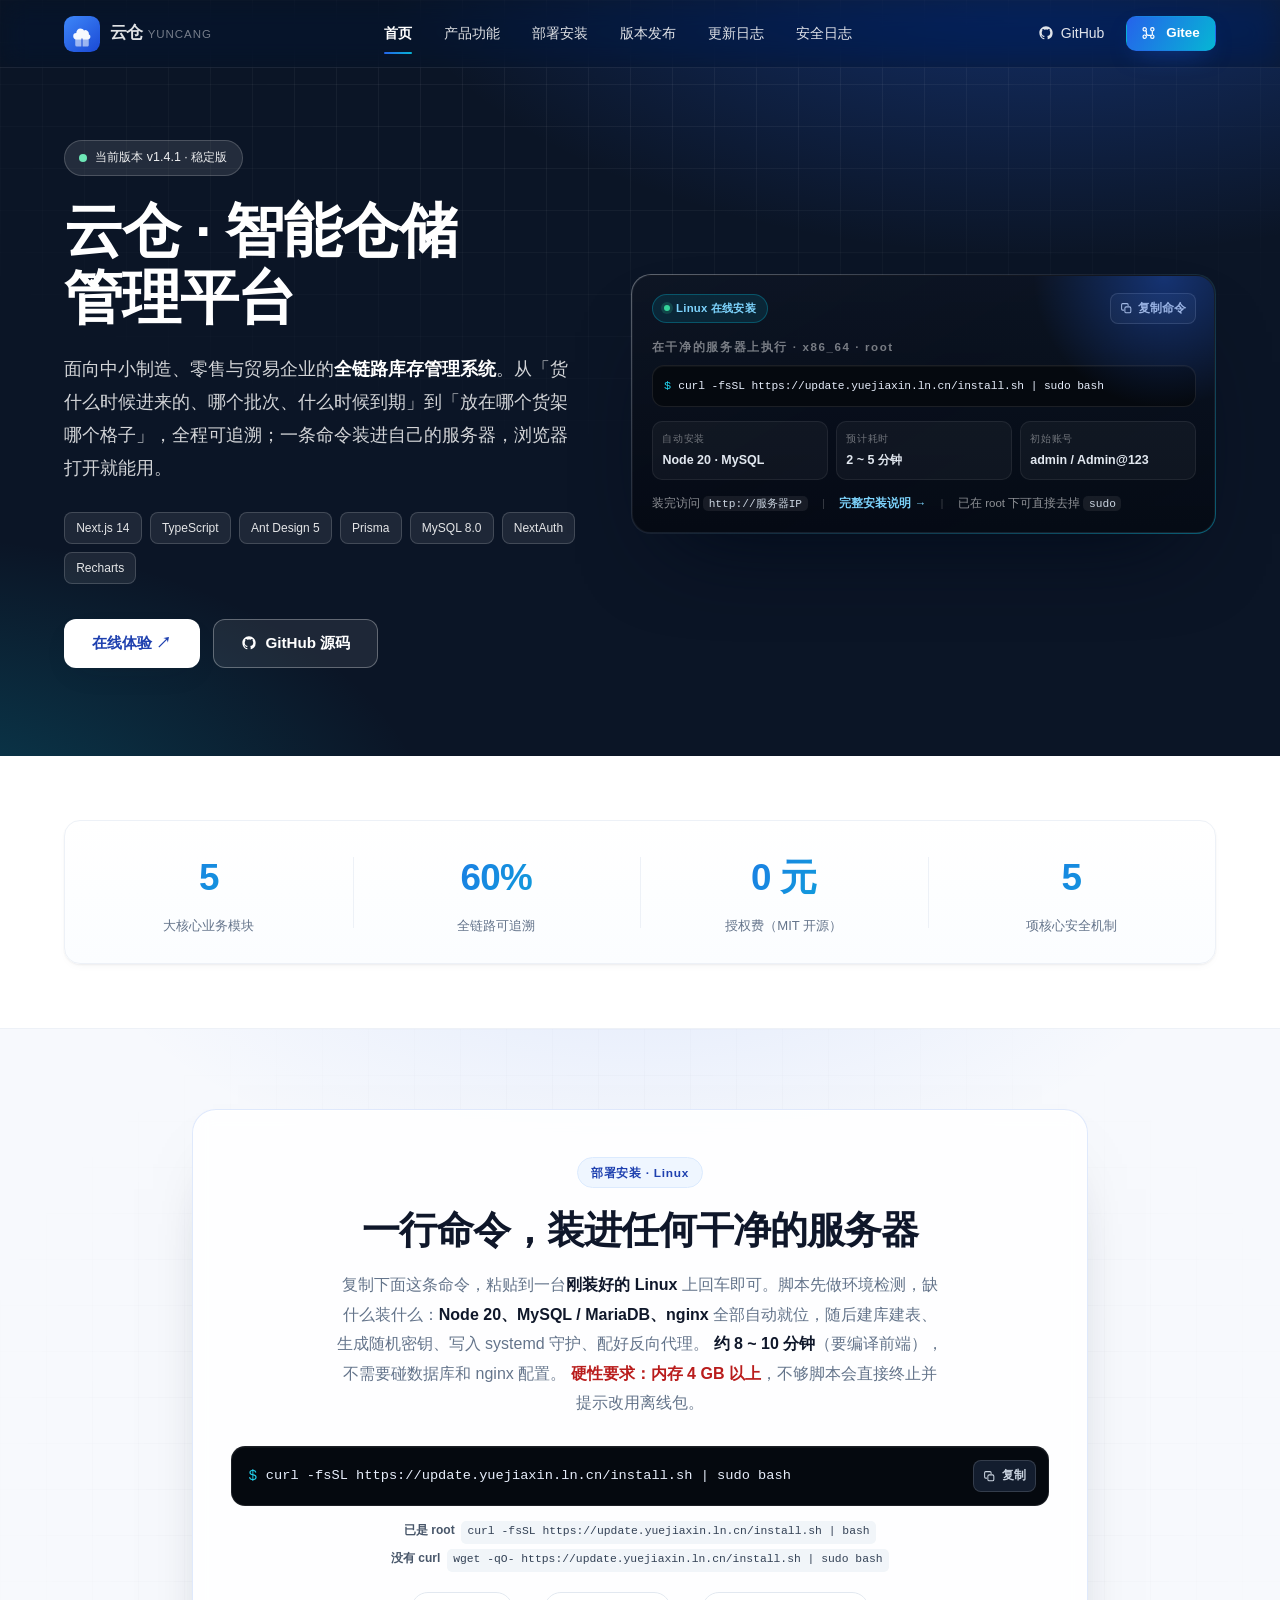
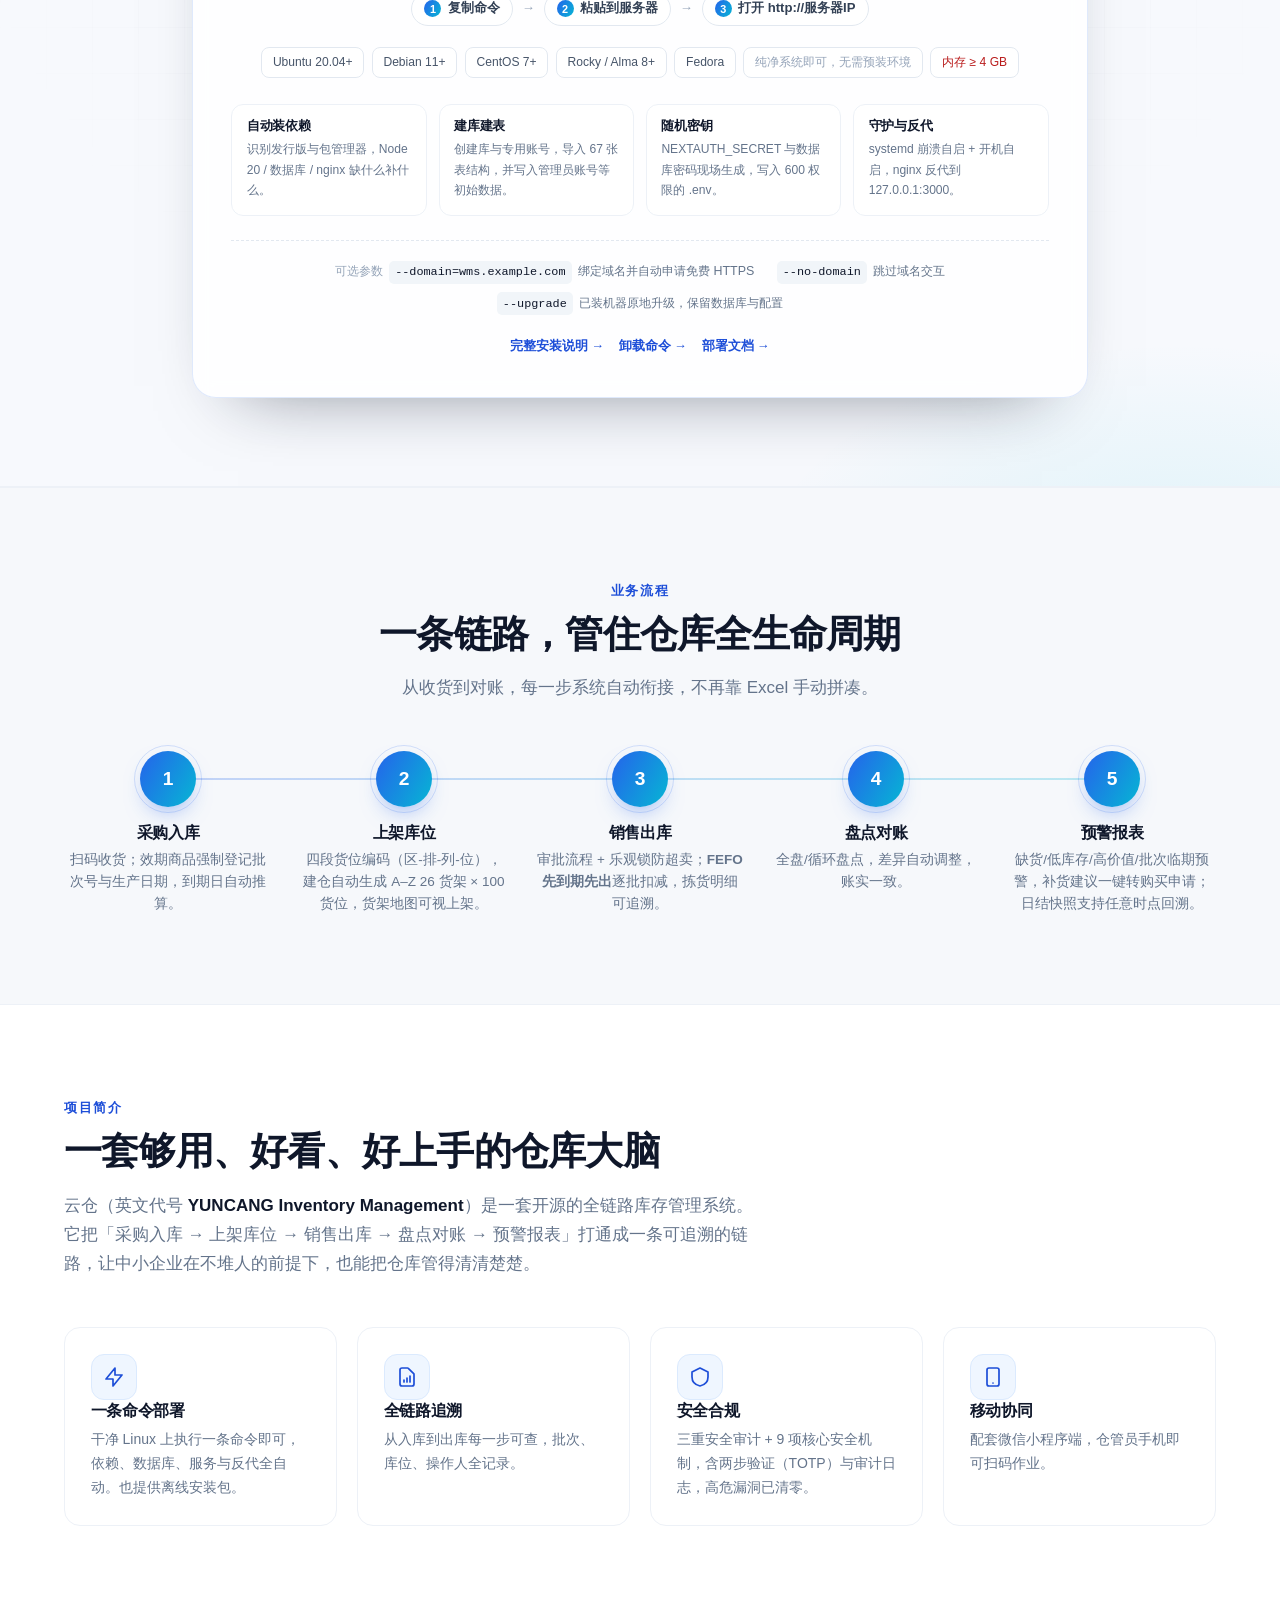
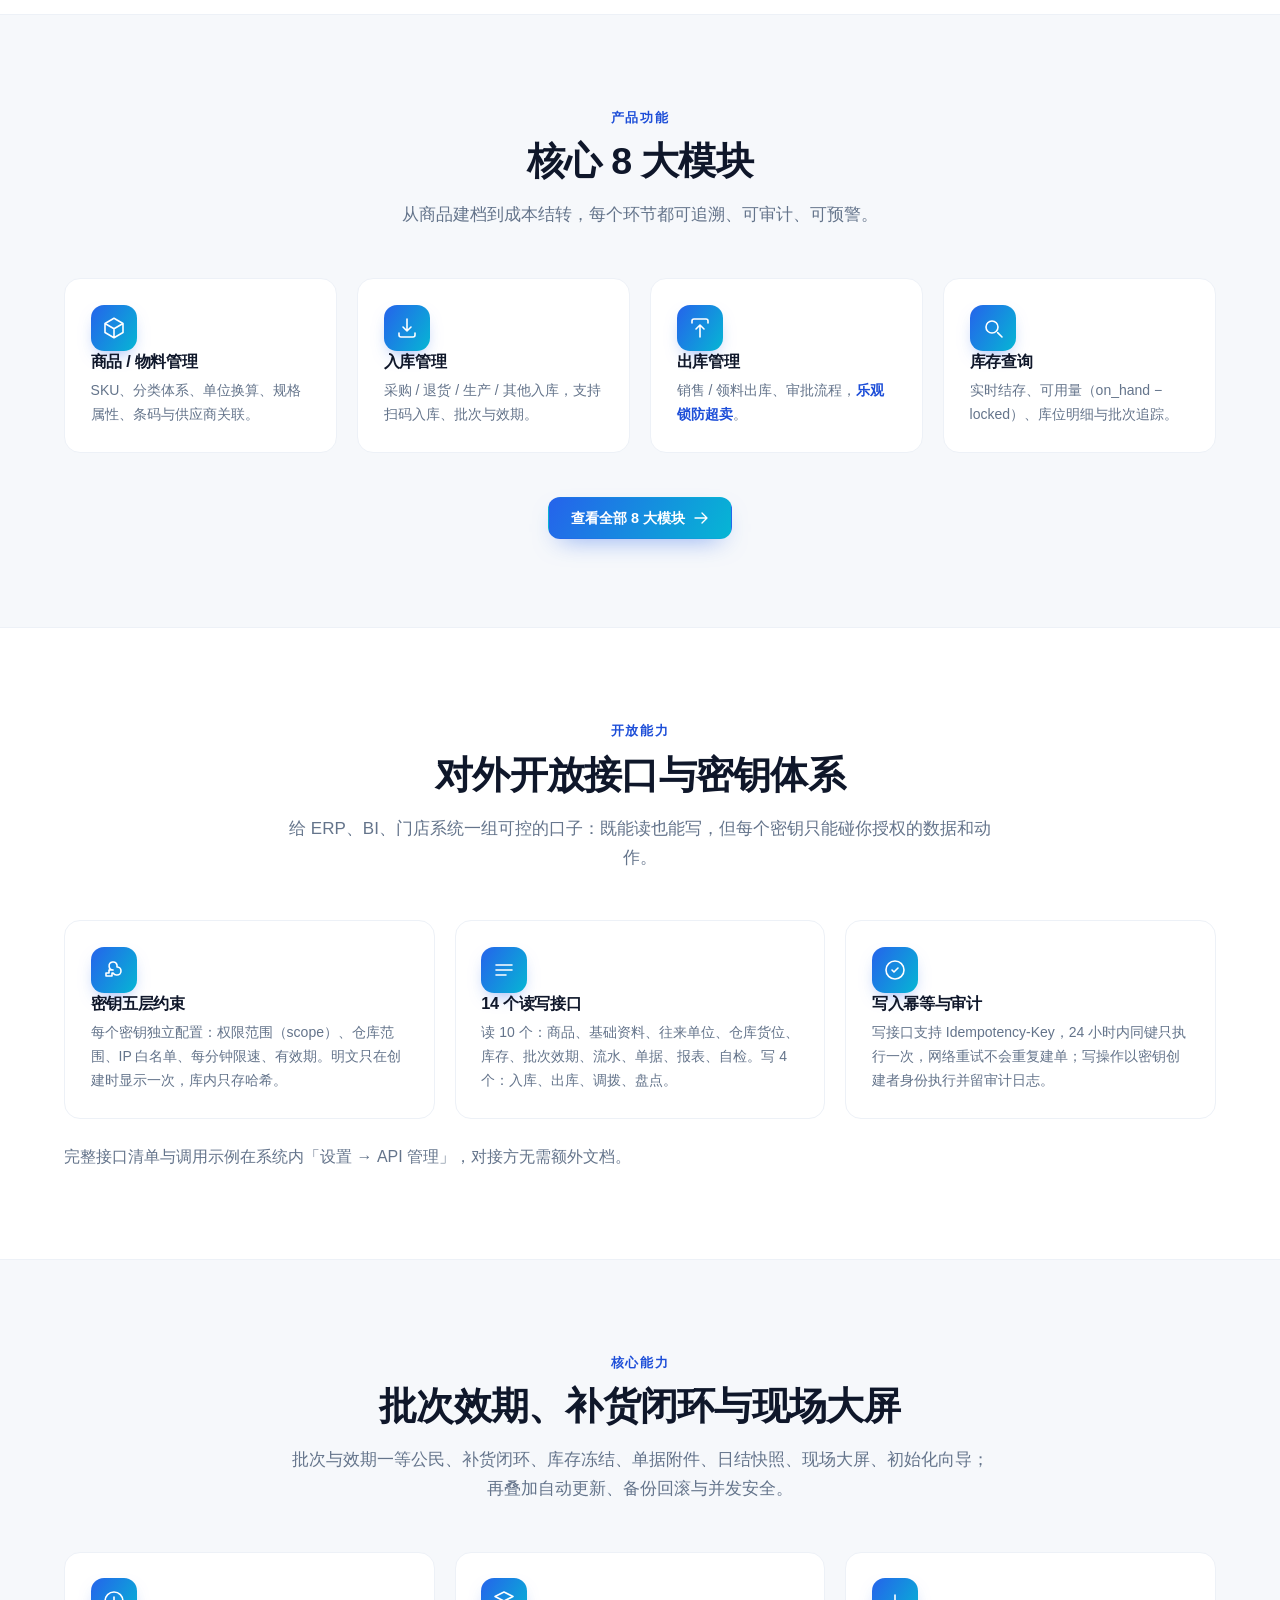
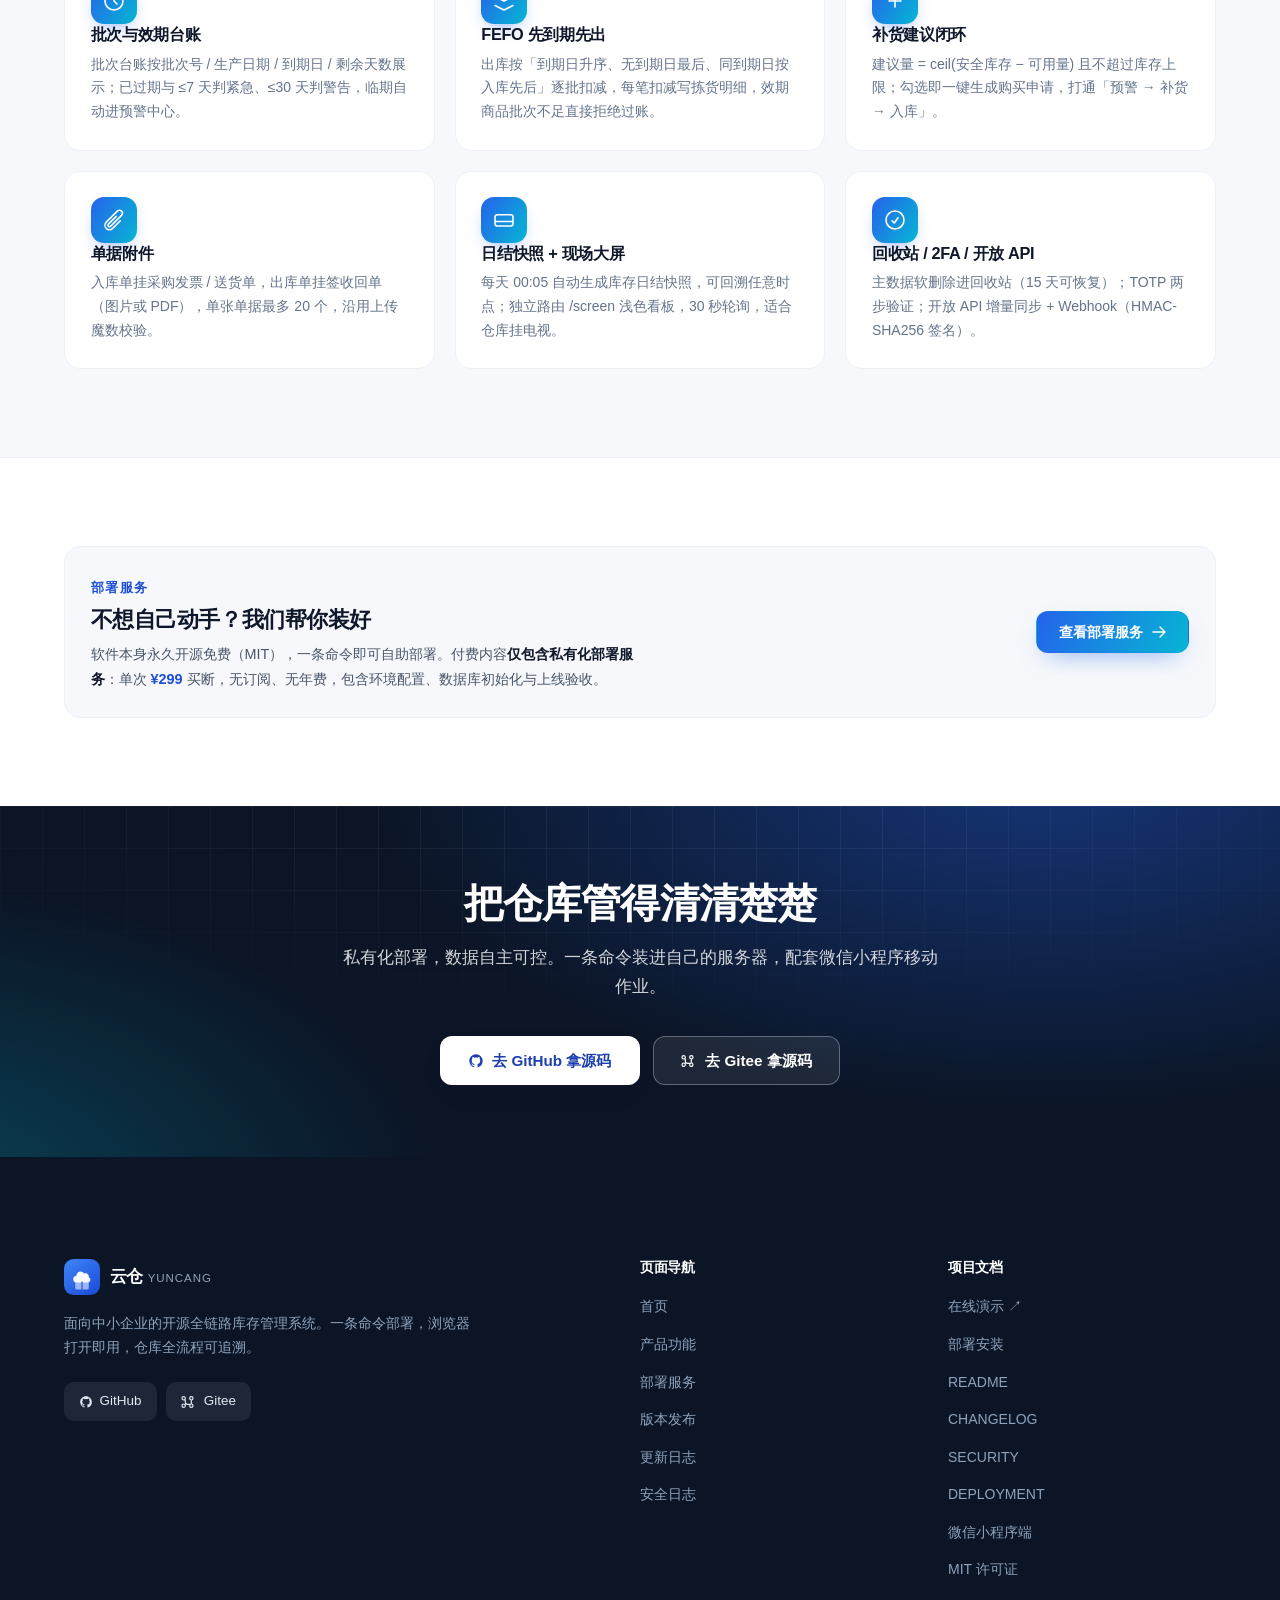
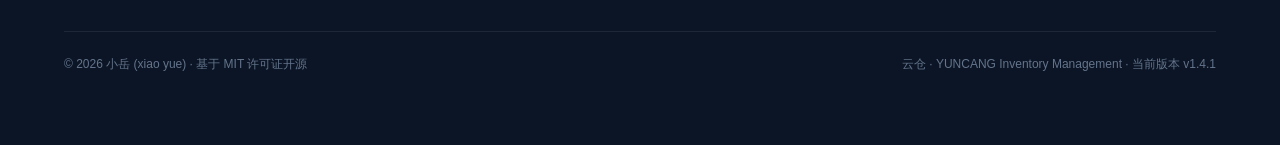
==== index.html @ 415f72e2 "站点升级 v1.4.1 稳定版：版本分区（稳定/Beta）、四位版本标 Beta、离线包与安装脚本仅稳定版更新" ====
<!DOCTYPE html>
<html lang="zh-CN">
<head>
  <meta charset="UTF-8" />
  <meta name="viewport" content="width=device-width, initial-scale=1.0" />

  <!-- ===== TDK 基础 SEO ===== -->
  <title>云仓 · 智能仓储管理平台 | 开源全链路库存管理系统</title>
  <meta name="description" content="云仓（YUNCANG）是面向中小制造、零售与贸易企业的开源全链路库存管理系统，涵盖商品、入库、出库、库存、盘点、库位、预警、报表 8 大核心模块。一条 Linux 命令即可在干净的服务器上完成部署：自动安装 Node 20 / MySQL / nginx，建库建表、随机密钥、systemd 守护与反向代理全自动完成。v1.3.5 起提供完整 API 密钥体系与可定制 Webhook 报文，支持扫码与微信小程序端，可在 https://yc.yuejiaxin.ln.cn 在线体验。" />
  <meta name="keywords" content="云仓,库存管理,仓储系统,WMS,入库,出库,盘点,库存预警,批次效期,FEFO,补货建议,开源,Next.js,中小企业,一键安装,Linux部署" />
  <meta name="author" content="小岳 (xiao yue)" />
  <link rel="canonical" href="https://yuejiaxinabc.github.io/cloudwarehouse-index/" />

  <!-- ===== Open Graph / 社交分享 ===== -->
  <meta property="og:type" content="website" />
  <meta property="og:site_name" content="云仓 YUNCANG" />
  <meta property="og:title" content="云仓 · 智能仓储管理平台" />
  <meta property="og:description" content="面向中小企业的开源全链路库存管理系统，8 大核心模块；一条命令装进干净的 Linux 服务器，浏览器打开即用。" />
  <meta property="og:url" content="https://yuejiaxinabc.github.io/cloudwarehouse-index/" />

  <link rel="icon" type="image/svg+xml" href="assets/logo.svg" />
  <link rel="stylesheet" href="assets/css/style.css" />
  <link rel="stylesheet" href="assets/css/code-block.css" />
  <link rel="stylesheet" href="assets/css/home.css" />
</head>

<body>

  <!-- ============================ 导航栏 ============================ -->
  <header id="siteHeader" class="site-header header-dark">
    <div class="container header-inner">
      <a class="brand" href="index.html" aria-label="云仓首页">
        <img class="brand-logo" src="assets/logo.svg" alt="云仓 Logo" width="36" height="36">
        <span class="brand-name">云仓 <span class="brand-sub">YUNCANG</span></span>
      </a>

      <nav class="main-nav" aria-label="主导航">
        <a href="index.html" class="active" aria-current="page">首页</a>
        <a href="features.html">产品功能</a>
        <a href="install.html">部署安装</a>
        <a href="releases.html">版本发布</a>
        <a href="changelog.html">更新日志</a>
        <a href="security.html">安全日志</a>
      </nav>

      <div class="header-actions">
        <a class="btn-github" href="https://github.com/yuejiaxinabc/cloud-warehouse" target="_blank" rel="noopener">
          <svg width="16" height="16" viewBox="0 0 24 24" fill="currentColor" aria-hidden="true"><path d="M12 2C6.477 2 2 6.484 2 12.017c0 4.425 2.865 8.18 6.839 9.504.5.092.682-.217.682-.483 0-.237-.009-.868-.014-1.703-2.782.605-3.369-1.343-3.369-1.343-.454-1.158-1.11-1.466-1.11-1.466-.908-.62.069-.608.069-.608 1.003.07 1.531 1.032 1.531 1.032.892 1.53 2.341 1.088 2.91.832.092-.647.35-1.088.636-1.338-2.22-.253-4.555-1.113-4.555-4.951 0-1.093.39-1.988 1.029-2.688-.103-.253-.446-1.272.098-2.65 0 0 .84-.27 2.75 1.026A9.564 9.564 0 0112 6.844c.85.004 1.705.115 2.504.337 1.909-1.296 2.747-1.027 2.747-1.027.546 1.379.203 2.398.1 2.651.64.7 1.028 1.595 1.028 2.688 0 3.848-2.339 4.695-4.566 4.943.359.309.678.92.678 1.855 0 1.338-.012 2.419-.012 2.747 0 .268.18.58.688.482A10.02 10.02 0 0022 12.017C22 6.484 17.523 2 12 2z"/></svg>
          GitHub
        </a>
        <a class="btn btn-primary btn-sm" href="https://gitee.com/yuejiaxinabc/cloud-warehouse" target="_blank" rel="noopener">
          <svg width="16" height="16" viewBox="0 0 24 24" fill="none" stroke="currentColor" stroke-width="1.8" aria-hidden="true"><path stroke-linecap="round" stroke-linejoin="round" d="M6.5 6.5a2.5 2.5 0 1 1-5 0 2.5 2.5 0 0 1 5 0zM6.5 17.5a2.5 2.5 0 1 1-5 0 2.5 2.5 0 0 1 5 0zM18 17.5a2.5 2.5 0 1 1-5 0 2.5 2.5 0 0 1 5 0zM18 6.5a2.5 2.5 0 1 1-5 0 2.5 2.5 0 0 1 5 0zM6.5 9v3.5a3 3 0 0 0 3 3h5M15.5 15V9"/></svg>
          Gitee
        </a>
        <button id="menuToggle" class="menu-toggle" aria-label="打开菜单" aria-expanded="false" aria-controls="mobileMenu">
          <svg width="24" height="24" viewBox="0 0 24 24" fill="none" stroke="currentColor" stroke-width="2" aria-hidden="true"><path stroke-linecap="round" stroke-linejoin="round" d="M4 7h16M4 12h16M4 17h16"/></svg>
        </button>
      </div>
    </div>

    <!-- 移动端展开菜单 -->
    <div id="mobileMenu" class="mobile-menu">
      <ul>
        <li><a href="index.html" class="active" aria-current="page">首页</a></li>
        <li><a href="features.html">产品功能</a></li>
        <li><a href="install.html">部署安装</a></li>
        <li><a href="releases.html">版本发布</a></li>
        <li><a href="changelog.html">更新日志</a></li>
        <li><a href="security.html">安全日志</a></li>
        <li class="mobile-cta">
          <a class="btn btn-outline btn-sm" href="https://github.com/yuejiaxinabc/cloud-warehouse" target="_blank" rel="noopener">GitHub</a>
          <a class="btn btn-primary btn-sm" href="https://gitee.com/yuejiaxinabc/cloud-warehouse" target="_blank" rel="noopener">Gitee</a>
        </li>
      </ul>
    </div>
  </header>

  <main>
    <!-- ============================ Hero ============================ -->
    <section class="band-dark hero">
      <div class="container">
        <div class="hero-grid">
          <!-- 左：文案 -->
          <div class="reveal">
            <span class="hero-badge">
              <span class="dot"></span>
              当前版本 v1.4.1 · 稳定版
            </span>
            <h1 class="hero-title">云仓 · 智能仓储<br />管理平台</h1>
            <p class="hero-lead">
              面向中小制造、零售与贸易企业的<strong>全链路库存管理系统</strong>。从「货什么时候进来的、哪个批次、什么时候到期」到「放在哪个货架哪个格子」，全程可追溯；一条命令装进自己的服务器，浏览器打开就能用。
            </p>
            <div class="chip-row">
              <span class="chip-dark">Next.js 14</span>
              <span class="chip-dark">TypeScript</span>
              <span class="chip-dark">Ant Design 5</span>
              <span class="chip-dark">Prisma</span>
              <span class="chip-dark">MySQL 8.0</span>
              <span class="chip-dark">NextAuth</span>
              <span class="chip-dark">Recharts</span>
            </div>
            <div class="hero-cta">
              <a class="btn btn-light btn-lg" href="https://yc.yuejiaxin.ln.cn" target="_blank" rel="noopener">
                在线体验 ↗
              </a>
              <a class="btn btn-ghost btn-lg" href="https://github.com/yuejiaxinabc/cloud-warehouse" target="_blank" rel="noopener">
                <svg width="16" height="16" viewBox="0 0 24 24" fill="currentColor" aria-hidden="true"><path d="M12 2C6.477 2 2 6.484 2 12.017c0 4.425 2.865 8.18 6.839 9.504.5.092.682-.217.682-.483 0-.237-.009-.868-.014-1.703-2.782.605-3.369-1.343-3.369-1.343-.454-1.158-1.11-1.466-1.11-1.466-.908-.62.069-.608.069-.608 1.003.07 1.531 1.032 1.531 1.032.892 1.53 2.341 1.088 2.91.832.092-.647.35-1.088.636-1.338-2.22-.253-4.555-1.113-4.555-4.951 0-1.093.39-1.988 1.029-2.688-.103-.253-.446-1.272.098-2.65 0 0 .84-.27 2.75 1.026A9.564 9.564 0 0112 6.844c.85.004 1.705.115 2.504.337 1.909-1.296 2.747-1.027 2.747-1.027.546 1.379.203 2.398.1 2.651.64.7 1.028 1.595 1.028 2.688 0 3.848-2.339 4.695-4.566 4.943.359.309.678.92.678 1.855 0 1.338-.012 2.419-.012 2.747 0 .268.18.58.688.482A10.02 10.02 0 0022 12.017C22 6.484 17.523 2 12 2z"/></svg>
                GitHub 源码
              </a>
            </div>
          </div>

          <!-- 右：Linux 在线安装命令卡 -->
          <div class="hero-visual reveal">
            <div class="hi-wrap">
              <div class="hi-card">
                <div class="hi-body">
                  <div class="hi-top">
                    <span class="hi-tag"><span class="dot"></span>Linux 在线安装</span>
                    <button class="copy-btn hi-copy" type="button" data-copy="curl -fsSL https://update.yuejiaxin.ln.cn/install.sh | sudo bash" aria-label="复制安装命令">
                      <svg viewBox="0 0 24 24" fill="none" stroke="currentColor" stroke-width="1.9" aria-hidden="true"><rect x="9" y="9" width="11" height="11" rx="2.5"/><path stroke-linecap="round" d="M15 6.5V5A2 2 0 0013 3H5a2 2 0 00-2 2v8a2 2 0 002 2h1.5"/></svg><span>复制命令</span>
                    </button>
                  </div>
                  <p class="hi-label">在干净的服务器上执行 · x86_64 · root</p>
                  <div class="cmd-block">
                    <span class="cmd-prompt" aria-hidden="true">$</span>
                    <code class="cmd-text">curl -fsSL https://update.yuejiaxin.ln.cn/install.sh | sudo bash</code>
                  </div>
                  <div class="hi-meta">
                    <div>
                      <span>自动安装</span>
                      <b>Node 20 · MySQL</b>
                    </div>
                    <div>
                      <span>预计耗时</span>
                      <b>2 ~ 5 分钟</b>
                    </div>
                    <div>
                      <span>初始账号</span>
                      <b>admin / Admin@123</b>
                    </div>
                  </div>
                  <div class="hi-foot">
                    <span>装完访问 <code>http://服务器IP</code></span>
                    <span class="sep">|</span>
                    <a href="install.html">完整安装说明 →</a>
                    <span class="sep">|</span>
                    <span>已在 root 下可直接去掉 <code>sudo</code></span>
                  </div>
                </div>
              </div>
            </div>
          </div>
        </div>
      </div>
    </section>

    <!-- ============================ 数据指标 ============================ -->
    <section class="section-tight metric-strip">
      <div class="container">
        <div class="metrics">
          <div class="reveal">
            <p class="metric-value counter" data-target="8">0</p>
            <p class="metric-label">大核心业务模块</p>
          </div>
          <div class="reveal">
            <p class="metric-value counter" data-target="100" data-suffix="%">0%</p>
            <p class="metric-label">全链路可追溯</p>
          </div>
          <div class="reveal">
            <p class="metric-value counter" data-target="0" data-suffix=" 元">0 元</p>
            <p class="metric-label">授权费（MIT 开源）</p>
          </div>
          <div class="reveal">
            <p class="metric-value counter" data-target="9">0</p>
            <p class="metric-label">项核心安全机制</p>
          </div>
        </div>
      </div>
    </section>

    <!-- ============================ 中心：一条命令安装 ============================ -->
    <section class="stage-section" id="install">
      <div class="container">
        <div class="stage-card reveal">
          <span class="stage-kicker">部署安装 · Linux</span>
          <h2>一行命令，装进任何干净的服务器</h2>
          <p class="stage-lead">
            复制下面这条命令，粘贴到一台<strong>刚装好的 Linux</strong> 上回车即可。脚本先做环境检测，缺什么装什么：<strong>Node 20、MySQL / MariaDB、nginx</strong> 全部自动就位，随后建库建表、生成随机密钥、写入 systemd 守护、配好反向代理。
            <strong>约 8 ~ 10 分钟</strong>（要编译前端），不需要碰数据库和 nginx 配置。
            <strong style="color:#B91C1C">硬性要求：内存 4 GB 以上</strong>，不够脚本会直接终止并提示改用离线包。
          </p>

          <div class="stage-cmd">
            <div class="cmd-block">
              <span class="cmd-prompt" aria-hidden="true">$</span>
              <code class="cmd-text">curl -fsSL https://update.yuejiaxin.ln.cn/install.sh | sudo bash</code>
              <button class="copy-btn" type="button" data-copy="curl -fsSL https://update.yuejiaxin.ln.cn/install.sh | sudo bash" aria-label="复制安装命令">
                <svg viewBox="0 0 24 24" fill="none" stroke="currentColor" stroke-width="1.9" aria-hidden="true"><rect x="9" y="9" width="11" height="11" rx="2.5"/><path stroke-linecap="round" d="M15 6.5V5A2 2 0 0013 3H5a2 2 0 00-2 2v8a2 2 0 002 2h1.5"/></svg><span>复制</span>
              </button>
            </div>
          </div>

          <p class="stage-alt">
            <span><b>已是 root</b><code>curl -fsSL https://update.yuejiaxin.ln.cn/install.sh | bash</code></span>
            <span><b>没有 curl</b><code>wget -qO- https://update.yuejiaxin.ln.cn/install.sh | sudo bash</code></span>
          </p>

          <div class="stage-steps">
            <b><i>1</i>复制命令</b>
            <span class="arrow">→</span>
            <b><i>2</i>粘贴到服务器</b>
            <span class="arrow">→</span>
            <b><i>3</i>打开 http://服务器IP</b>
          </div>

          <div class="stage-os">
            <span>Ubuntu 20.04+</span>
            <span>Debian 11+</span>
            <span>CentOS 7+</span>
            <span>Rocky / Alma 8+</span>
            <span>Fedora</span>
            <span class="neg">纯净系统即可，无需预装环境</span>
            <span class="neg" style="color:#B91C1C">内存 ≥ 4 GB</span>
          </div>

          <div class="stage-facts">
            <div>
              <h4>自动装依赖</h4>
              <p>识别发行版与包管理器，Node 20 / 数据库 / nginx 缺什么补什么。</p>
            </div>
            <div>
              <h4>建库建表</h4>
              <p>创建库与专用账号，导入 67 张表结构，并写入管理员账号等初始数据。</p>
            </div>
            <div>
              <h4>随机密钥</h4>
              <p>NEXTAUTH_SECRET 与数据库密码现场生成，写入 600 权限的 .env。</p>
            </div>
            <div>
              <h4>守护与反代</h4>
              <p>systemd 崩溃自启 + 开机自启，nginx 反代到 127.0.0.1:3000。</p>
            </div>
          </div>

          <div class="stage-args">
            <span class="arg"><span class="arg-label">可选参数</span><code>--domain=wms.example.com</code>绑定域名并自动申请免费 HTTPS</span>
            <span class="arg"><code>--no-domain</code>跳过域名交互</span>
            <span class="arg"><code>--upgrade</code>已装机器原地升级，保留数据库与配置</span>
            <div class="stage-links">
              <a href="install.html">完整安装说明 →</a>
              <a href="install.html#uninstall">卸载命令 →</a>
              <a href="https://github.com/yuejiaxinabc/cloud-warehouse/blob/main/docs/DEPLOYMENT.md" target="_blank" rel="noopener">部署文档 →</a>
            </div>
          </div>
        </div>
      </div>
    </section>

    <!-- ============================ 业务流程 ============================ -->
    <section class="section section-soft">
      <div class="container">
        <div class="section-head center reveal">
          <span class="eyebrow">业务流程</span>
          <h2 class="title">一条链路，管住仓库全生命周期</h2>
          <p class="desc">从收货到对账，每一步系统自动衔接，不再靠 Excel 手动拼凑。</p>
        </div>

        <div class="flow section-head-below">
          <div class="flow-step reveal">
            <div class="flow-num">1</div>
            <h3>采购入库</h3>
            <p>扫码收货；效期商品强制登记批次号与生产日期，到期日自动推算。</p>
          </div>
          <div class="flow-step reveal">
            <div class="flow-num">2</div>
            <h3>上架库位</h3>
            <p>四段货位编码（区-排-列-位），建仓自动生成 A–Z 26 货架 × 100 货位，货架地图可视上架。</p>
          </div>
          <div class="flow-step reveal">
            <div class="flow-num">3</div>
            <h3>销售出库</h3>
            <p>审批流程 + 乐观锁防超卖；<strong>FEFO 先到期先出</strong>逐批扣减，拣货明细可追溯。</p>
          </div>
          <div class="flow-step reveal">
            <div class="flow-num">4</div>
            <h3>盘点对账</h3>
            <p>全盘/循环盘点，差异自动调整，账实一致。</p>
          </div>
          <div class="flow-step reveal">
            <div class="flow-num">5</div>
            <h3>预警报表</h3>
            <p>缺货/低库存/高价值/批次临期预警，补货建议一键转购买申请；日结快照支持任意时点回溯。</p>
          </div>
        </div>
      </div>
    </section>

    <!-- ============================ 项目简介 ============================ -->
    <section class="section">
      <div class="container">
        <div class="section-head reveal">
          <span class="eyebrow">项目简介</span>
          <h2 class="title">一套够用、好看、好上手的仓库大脑</h2>
          <p class="desc" style="margin-top: 1.1rem; font-size: 1.0625rem;">
            云仓（英文代号 <strong style="color: var(--ink-900);">YUNCANG Inventory Management</strong>）是一套开源的全链路库存管理系统。它把「采购入库 → 上架库位 → 销售出库 → 盘点对账 → 预警报表」打通成一条可追溯的链路，让中小企业在不堆人的前提下，也能把仓库管得清清楚楚。
          </p>
        </div>

        <div class="grid cols-4 section-head-below">
          <div class="card card-hover reveal">
            <div class="card-icon">
              <svg width="24" height="24" viewBox="0 0 24 24" fill="none" stroke="currentColor" stroke-width="1.7" aria-hidden="true"><path stroke-linecap="round" stroke-linejoin="round" d="M13 10V3L4 14h7v7l9-11h-7z"/></svg>
            </div>
            <h3>一条命令部署</h3>
            <p>干净 Linux 上执行一条命令即可，依赖、数据库、服务与反代全自动。也提供离线安装包。</p>
          </div>
          <div class="card card-hover reveal">
            <div class="card-icon">
              <svg width="24" height="24" viewBox="0 0 24 24" fill="none" stroke="currentColor" stroke-width="1.7" aria-hidden="true"><path stroke-linecap="round" stroke-linejoin="round" d="M9 17v-2m3 2v-4m3 4v-6m2 10H7a2 2 0 01-2-2V5a2 2 0 012-2h5.586a1 1 0 01.707.293l5.414 5.414a1 1 0 01.293.707V19a2 2 0 01-2 2z"/></svg>
            </div>
            <h3>全链路追溯</h3>
            <p>从入库到出库每一步可查，批次、库位、操作人全记录。</p>
          </div>
          <div class="card card-hover reveal">
            <div class="card-icon">
              <svg width="24" height="24" viewBox="0 0 24 24" fill="none" stroke="currentColor" stroke-width="1.7" aria-hidden="true"><path stroke-linecap="round" stroke-linejoin="round" d="M12 3l8 4v5c0 5-3.5 8-8 9-4.5-1-8-4-8-9V7l8-4z"/></svg>
            </div>
            <h3>安全合规</h3>
            <p>三重安全审计 + 9 项核心安全机制，含两步验证（TOTP）与审计日志，高危漏洞已清零。</p>
          </div>
          <div class="card card-hover reveal">
            <div class="card-icon">
              <svg width="24" height="24" viewBox="0 0 24 24" fill="none" stroke="currentColor" stroke-width="1.7" aria-hidden="true"><path stroke-linecap="round" stroke-linejoin="round" d="M12 18h.01M8 21h8a2 2 0 002-2V5a2 2 0 00-2-2H8a2 2 0 00-2 2v14a2 2 0 002 2z"/></svg>
            </div>
            <h3>移动协同</h3>
            <p>配套微信小程序端，仓管员手机即可扫码作业。</p>
          </div>
        </div>
      </div>
    </section>

    <!-- ============================ 功能精选 ============================ -->
    <section class="section section-soft">
      <div class="container">
        <div class="section-head center reveal">
          <span class="eyebrow">产品功能</span>
          <h2 class="title">核心 8 大模块</h2>
          <p class="desc">从商品建档到成本结转，每个环节都可追溯、可审计、可预警。</p>
        </div>

        <div class="grid cols-4 section-head-below">
          <div class="card card-hover reveal">
            <div class="card-icon solid">
              <svg width="24" height="24" viewBox="0 0 24 24" fill="none" stroke="currentColor" stroke-width="1.6" aria-hidden="true"><path stroke-linecap="round" stroke-linejoin="round" d="M21 7.5l-9-5.25L3 7.5m18 0l-9 5.25m9-5.25v9l-9 5.25M3 7.5l9 5.25M3 7.5v9l9 5.25m0-9v9"/></svg>
            </div>
            <h3>商品 / 物料管理</h3>
            <p>SKU、分类体系、单位换算、规格属性、条码与供应商关联。</p>
          </div>
          <div class="card card-hover reveal">
            <div class="card-icon solid">
              <svg width="24" height="24" viewBox="0 0 24 24" fill="none" stroke="currentColor" stroke-width="1.6" aria-hidden="true"><path stroke-linecap="round" stroke-linejoin="round" d="M12 3v12m0 0l-4-4m4 4l4-4M4 17v2a2 2 0 002 2h12a2 2 0 002-2v-2"/></svg>
            </div>
            <h3>入库管理</h3>
            <p>采购 / 退货 / 生产 / 其他入库，支持扫码入库、批次与效期。</p>
          </div>
          <div class="card card-hover reveal">
            <div class="card-icon solid">
              <svg width="24" height="24" viewBox="0 0 24 24" fill="none" stroke="currentColor" stroke-width="1.6" aria-hidden="true"><path stroke-linecap="round" stroke-linejoin="round" d="M12 21V9m0 0l-4 4m4-4l4 4M4 7V5a2 2 0 012-2h12a2 2 0 012 2v2"/></svg>
            </div>
            <h3>出库管理</h3>
            <p>销售 / 领料出库、审批流程，<strong>乐观锁防超卖</strong>。</p>
          </div>
          <div class="card card-hover reveal">
            <div class="card-icon solid">
              <svg width="24" height="24" viewBox="0 0 24 24" fill="none" stroke="currentColor" stroke-width="1.6" aria-hidden="true"><path stroke-linecap="round" stroke-linejoin="round" d="M21 21l-4.35-4.35M17 11a6 6 0 11-12 0 6 6 0 0112 0z"/></svg>
            </div>
            <h3>库存查询</h3>
            <p>实时结存、可用量（on_hand − locked）、库位明细与批次追踪。</p>
          </div>
        </div>

        <div class="reveal" style="text-align: center; margin-top: 2.75rem;">
          <a class="btn btn-primary" href="features.html">
            查看全部 8 大模块
            <svg width="16" height="16" viewBox="0 0 24 24" fill="none" stroke="currentColor" stroke-width="2" aria-hidden="true"><path stroke-linecap="round" stroke-linejoin="round" d="M13.5 4.5L21 12m0 0l-7.5 7.5M21 12H3"/></svg>
          </a>
        </div>
      </div>
    </section>

    <!-- ============================ 开放能力 ============================ -->
    <section class="section" id="open-api">
      <div class="container">
        <div class="section-head center reveal">
          <span class="eyebrow">开放能力</span>
          <h2 class="title">对外开放接口与密钥体系</h2>
          <p class="desc">给 ERP、BI、门店系统一组可控的口子：既能读也能写，但每个密钥只能碰你授权的数据和动作。</p>
        </div>
        <div class="grid cols-3 section-head-below">
          <div class="card card-hover reveal">
            <div class="card-icon solid">
              <svg width="24" height="24" viewBox="0 0 24 24" fill="none" stroke="currentColor" stroke-width="1.6" aria-hidden="true"><path stroke-linecap="round" stroke-linejoin="round" d="M15 7a4 4 0 10-3.9 5H7v3H4v3h6v-3h1.1A4 4 0 0015 17a4 4 0 000-8z"/></svg>
            </div>
            <h3>密钥五层约束</h3>
            <p>每个密钥独立配置：权限范围（scope）、仓库范围、IP 白名单、每分钟限速、有效期。明文只在创建时显示一次，库内只存哈希。</p>
          </div>
          <div class="card card-hover reveal">
            <div class="card-icon solid">
              <svg width="24" height="24" viewBox="0 0 24 24" fill="none" stroke="currentColor" stroke-width="1.6" aria-hidden="true"><path stroke-linecap="round" stroke-linejoin="round" d="M4 7h16M4 12h16M4 17h10"/></svg>
            </div>
            <h3>14 个读写接口</h3>
            <p>读 10 个：商品、基础资料、往来单位、仓库货位、库存、批次效期、流水、单据、报表、自检。写 4 个：入库、出库、调拨、盘点。</p>
          </div>
          <div class="card card-hover reveal">
            <div class="card-icon solid">
              <svg width="24" height="24" viewBox="0 0 24 24" fill="none" stroke="currentColor" stroke-width="1.6" aria-hidden="true"><path stroke-linecap="round" stroke-linejoin="round" d="M9 12l2 2 4-4m6 2a9 9 0 11-18 0 9 9 0 0118 0z"/></svg>
            </div>
            <h3>写入幂等与审计</h3>
            <p>写接口支持 Idempotency-Key，24 小时内同键只执行一次，网络重试不会重复建单；写操作以密钥创建者身份执行并留审计日志。</p>
          </div>
        </div>
        <p class="desc center" style="margin-top: 1.5rem;">
          完整接口清单与调用示例在系统内「设置 → API 管理」，对接方无需额外文档。
        </p>
      </div>
    </section>

    <!-- ============================ 核心能力 ============================ -->
    <section class="section section-soft">
      <div class="container">
        <div class="section-head center reveal">
          <span class="eyebrow">核心能力</span>
          <h2 class="title">批次效期、补货闭环与现场大屏</h2>
          <p class="desc">批次与效期一等公民、补货闭环、库存冻结、单据附件、日结快照、现场大屏、初始化向导；再叠加自动更新、备份回滚与并发安全。</p>
        </div>

        <div class="grid cols-3 section-head-below">
          <div class="card card-hover reveal">
            <div class="card-icon solid">
              <svg width="24" height="24" viewBox="0 0 24 24" fill="none" stroke="currentColor" stroke-width="1.6" aria-hidden="true"><path stroke-linecap="round" stroke-linejoin="round" d="M12 8v4l3 3m6-3a9 9 0 11-18 0 9 9 0 0118 0z"/></svg>
            </div>
            <h3>批次与效期台账</h3>
            <p>批次台账按批次号 / 生产日期 / 到期日 / 剩余天数展示；已过期与 ≤7 天判紧急、≤30 天判警告，临期自动进预警中心。</p>
          </div>

          <div class="card card-hover reveal">
            <div class="card-icon solid">
              <svg width="24" height="24" viewBox="0 0 24 24" fill="none" stroke="currentColor" stroke-width="1.6" aria-hidden="true"><path stroke-linecap="round" stroke-linejoin="round" d="M3 7.5L12 3l9 4.5-9 4.5-9-4.5zM3 16.5L12 21l9-4.5"/></svg>
            </div>
            <h3>FEFO 先到期先出</h3>
            <p>出库按「到期日升序、无到期日最后、同到期日按入库先后」逐批扣减，每笔扣减写拣货明细，效期商品批次不足直接拒绝过账。</p>
          </div>

          <div class="card card-hover reveal">
            <div class="card-icon solid">
              <svg width="24" height="24" viewBox="0 0 24 24" fill="none" stroke="currentColor" stroke-width="1.6" aria-hidden="true"><path stroke-linecap="round" stroke-linejoin="round" d="M12 6v12m6-6H6"/></svg>
            </div>
            <h3>补货建议闭环</h3>
            <p>建议量 = ceil(安全库存 − 可用量) 且不超过库存上限；勾选即一键生成购买申请，打通「预警 → 补货 → 入库」。</p>
          </div>

          <div class="card card-hover reveal">
            <div class="card-icon solid">
              <svg width="24" height="24" viewBox="0 0 24 24" fill="none" stroke="currentColor" stroke-width="1.6" aria-hidden="true"><path stroke-linecap="round" stroke-linejoin="round" d="M18.375 12.739l-7.693 7.693a4.5 4.5 0 01-6.364-6.364l10.94-10.94A3 3 0 1119.5 7.372L8.552 18.32m.009-.01l-.01.01m5.699-9.941l-7.81 7.81a1.5 1.5 0 002.112 2.13"/></svg>
            </div>
            <h3>单据附件</h3>
            <p>入库单挂采购发票 / 送货单，出库单挂签收回单（图片或 PDF），单张单据最多 20 个，沿用上传魔数校验。</p>
          </div>

          <div class="card card-hover reveal">
            <div class="card-icon solid">
              <svg width="24" height="24" viewBox="0 0 24 24" fill="none" stroke="currentColor" stroke-width="1.6" aria-hidden="true"><path stroke-linecap="round" stroke-linejoin="round" d="M3 13.5h18M5.25 6.75h13.5A2.25 2.25 0 0121 9v6.75a2.25 2.25 0 01-2.25 2.25H5.25A2.25 2.25 0 013 15.75V9a2.25 2.25 0 012.25-2.25z"/></svg>
            </div>
            <h3>日结快照 + 现场大屏</h3>
            <p>每天 00:05 自动生成库存日结快照，可回溯任意时点；独立路由 <span class="mono">/screen</span> 浅色看板，30 秒轮询，适合仓库挂电视。</p>
          </div>

          <div class="card card-hover reveal">
            <div class="card-icon solid">
              <svg width="24" height="24" viewBox="0 0 24 24" fill="none" stroke="currentColor" stroke-width="1.6" aria-hidden="true"><path stroke-linecap="round" stroke-linejoin="round" d="M9 12.75L11.25 15 15 9.75M21 12a9 9 0 11-18 0 9 9 0 0118 0z"/></svg>
            </div>
            <h3>回收站 / 2FA / 开放 API</h3>
            <p>主数据软删除进回收站（15 天可恢复）；TOTP 两步验证；开放 API 增量同步 + Webhook（HMAC-SHA256 签名）。</p>
          </div>
        </div>
      </div>
    </section>

    <!-- ============================ 部署服务 ============================ -->
    <section class="section">
      <div class="container">
        <div class="panel reveal" style="display: flex; flex-wrap: wrap; align-items: center; gap: 1.75rem; justify-content: space-between;">
          <div style="max-width: 34rem;">
            <span class="eyebrow">部署服务</span>
            <h3 style="font-size: 1.35rem; font-weight: 800; margin-top: .4rem;">不想自己动手？我们帮你装好</h3>
            <p style="margin-top: .55rem; font-size: .9rem;">
              软件本身永久开源免费（MIT），一条命令即可自助部署。付费内容<strong style="color: var(--ink-900);">仅包含私有化部署服务</strong>：单次 <strong style="color: var(--brand-600);">¥299</strong> 买断，无订阅、无年费，包含环境配置、数据库初始化与上线验收。
            </p>
          </div>
          <a class="btn btn-primary" href="pricing.html">
            查看部署服务
            <svg width="16" height="16" viewBox="0 0 24 24" fill="none" stroke="currentColor" stroke-width="2" aria-hidden="true"><path stroke-linecap="round" stroke-linejoin="round" d="M13.5 4.5L21 12m0 0l-7.5 7.5M21 12H3"/></svg>
          </a>
        </div>
      </div>
    </section>

    <!-- ============================ CTA 引导条 ============================ -->
    <section class="band-dark cta-band">
      <div class="container cta-inner reveal">
        <h2>把仓库管得清清楚楚</h2>
        <p>私有化部署，数据自主可控。一条命令装进自己的服务器，配套微信小程序移动作业。</p>
        <div class="hero-cta">
          <a class="btn btn-light btn-lg" href="https://github.com/yuejiaxinabc/cloud-warehouse" target="_blank" rel="noopener">
            <svg width="16" height="16" viewBox="0 0 24 24" fill="currentColor" aria-hidden="true"><path d="M12 2C6.477 2 2 6.484 2 12.017c0 4.425 2.865 8.18 6.839 9.504.5.092.682-.217.682-.483 0-.237-.009-.868-.014-1.703-2.782.605-3.369-1.343-3.369-1.343-.454-1.158-1.11-1.466-1.11-1.466-.908-.62.069-.608.069-.608 1.003.07 1.531 1.032 1.531 1.032.892 1.53 2.341 1.088 2.91.832.092-.647.35-1.088.636-1.338-2.22-.253-4.555-1.113-4.555-4.951 0-1.093.39-1.988 1.029-2.688-.103-.253-.446-1.272.098-2.65 0 0 .84-.27 2.75 1.026A9.564 9.564 0 0112 6.844c.85.004 1.705.115 2.504.337 1.909-1.296 2.747-1.027 2.747-1.027.546 1.379.203 2.398.1 2.651.64.7 1.028 1.595 1.028 2.688 0 3.848-2.339 4.695-4.566 4.943.359.309.678.92.678 1.855 0 1.338-.012 2.419-.012 2.747 0 .268.18.58.688.482A10.02 10.02 0 0022 12.017C22 6.484 17.523 2 12 2z"/></svg>
            去 GitHub 拿源码
          </a>
          <a class="btn btn-ghost btn-lg" href="https://gitee.com/yuejiaxinabc/cloud-warehouse" target="_blank" rel="noopener">
            <svg width="16" height="16" viewBox="0 0 24 24" fill="none" stroke="currentColor" stroke-width="1.8" aria-hidden="true"><path stroke-linecap="round" stroke-linejoin="round" d="M6.5 6.5a2.5 2.5 0 1 1-5 0 2.5 2.5 0 0 1 5 0zM6.5 17.5a2.5 2.5 0 1 1-5 0 2.5 2.5 0 0 1 5 0zM18 17.5a2.5 2.5 0 1 1-5 0 2.5 2.5 0 0 1 5 0zM18 6.5a2.5 2.5 0 1 1-5 0 2.5 2.5 0 0 1 5 0zM6.5 9v3.5a3 3 0 0 0 3 3h5M15.5 15V9"/></svg>
            去 Gitee 拿源码
          </a>
        </div>
      </div>
    </section>
  </main>

  <!-- ============================ 页脚 ============================ -->
  <footer class="site-footer">
    <div class="container">
      <div class="footer-grid">
        <div class="footer-brand">
          <a class="brand" href="index.html" aria-label="云仓首页">
            <img class="brand-logo" src="assets/logo.svg" alt="云仓 Logo" width="36" height="36">
            <span class="brand-name">云仓 <span class="brand-sub">YUNCANG</span></span>
          </a>
          <p>面向中小企业的开源全链路库存管理系统。一条命令部署，浏览器打开即用，仓库全流程可追溯。</p>
          <div class="footer-social">
            <a href="https://github.com/yuejiaxinabc/cloud-warehouse" target="_blank" rel="noopener">
              <svg width="14" height="14" viewBox="0 0 24 24" fill="currentColor" aria-hidden="true"><path d="M12 2C6.477 2 2 6.484 2 12.017c0 4.425 2.865 8.18 6.839 9.504.5.092.682-.217.682-.483 0-.237-.009-.868-.014-1.703-2.782.605-3.369-1.343-3.369-1.343-.454-1.158-1.11-1.466-1.11-1.466-.908-.62.069-.608.069-.608 1.003.07 1.531 1.032 1.531 1.032.892 1.53 2.341 1.088 2.91.832.092-.647.35-1.088.636-1.338-2.22-.253-4.555-1.113-4.555-4.951 0-1.093.39-1.988 1.029-2.688-.103-.253-.446-1.272.098-2.65 0 0 .84-.27 2.75 1.026A9.564 9.564 0 0112 6.844c.85.004 1.705.115 2.504.337 1.909-1.296 2.747-1.027 2.747-1.027.546 1.379.203 2.398.1 2.651.64.7 1.028 1.595 1.028 2.688 0 3.848-2.339 4.695-4.566 4.943.359.309.678.92.678 1.855 0 1.338-.012 2.419-.012 2.747 0 .268.18.58.688.482A10.02 10.02 0 0022 12.017C22 6.484 17.523 2 12 2z"/></svg>
              GitHub
            </a>
            <a href="https://gitee.com/yuejiaxinabc/cloud-warehouse" target="_blank" rel="noopener">
              <svg width="16" height="16" viewBox="0 0 24 24" fill="none" stroke="currentColor" stroke-width="1.8" aria-hidden="true"><path stroke-linecap="round" stroke-linejoin="round" d="M6.5 6.5a2.5 2.5 0 1 1-5 0 2.5 2.5 0 0 1 5 0zM6.5 17.5a2.5 2.5 0 1 1-5 0 2.5 2.5 0 0 1 5 0zM18 17.5a2.5 2.5 0 1 1-5 0 2.5 2.5 0 0 1 5 0zM18 6.5a2.5 2.5 0 1 1-5 0 2.5 2.5 0 0 1 5 0zM6.5 9v3.5a3 3 0 0 0 3 3h5M15.5 15V9"/></svg>
              Gitee
            </a>
          </div>
        </div>

        <div class="footer-col">
          <h4>页面导航</h4>
          <ul>
            <li><a href="index.html">首页</a></li>
            <li><a href="features.html">产品功能</a></li>
            <li><a href="pricing.html">部署服务</a></li>
            <li><a href="releases.html">版本发布</a></li>
            <li><a href="changelog.html">更新日志</a></li>
            <li><a href="security.html">安全日志</a></li>
          </ul>
        </div>

        <div class="footer-col">
          <h4>项目文档</h4>
          <ul>
            <li><a href="https://yc.yuejiaxin.ln.cn/" target="_blank" rel="noopener">在线演示 ↗</a></li>
            <li><a href="install.html">部署安装</a></li>
            <li><a href="https://github.com/yuejiaxinabc/cloud-warehouse/blob/main/README.md" target="_blank" rel="noopener">README</a></li>
            <li><a href="https://github.com/yuejiaxinabc/cloud-warehouse/blob/main/docs/CHANGELOG.md" target="_blank" rel="noopener">CHANGELOG</a></li>
            <li><a href="https://github.com/yuejiaxinabc/cloud-warehouse/blob/main/docs/SECURITY.md" target="_blank" rel="noopener">SECURITY</a></li>
            <li><a href="https://github.com/yuejiaxinabc/cloud-warehouse/blob/main/docs/DEPLOYMENT.md" target="_blank" rel="noopener">DEPLOYMENT</a></li>
            <li><a href="https://github.com/yuejiaxinabc/cloud-warehouse-wxapp" target="_blank" rel="noopener">微信小程序端</a></li>
            <li><a href="https://github.com/yuejiaxinabc/cloud-warehouse/blob/main/LICENSE" target="_blank" rel="noopener">MIT 许可证</a></li>
          </ul>
        </div>
      </div>

      <div class="footer-bottom">
        <p>© <span id="year">2026</span> 小岳 (xiao yue) · 基于 MIT 许可证开源</p>
        <p>云仓 · YUNCANG Inventory Management · 当前版本 v1.4.1</p>
      </div>
    </div>
  </footer>

  <!-- 回到顶部 -->
  <button id="toTop" class="to-top" aria-label="回到顶部">
    <svg width="20" height="20" viewBox="0 0 24 24" fill="none" stroke="currentColor" stroke-width="2" aria-hidden="true"><path stroke-linecap="round" stroke-linejoin="round" d="M12 19V5m0 0l-6 6m6-6l6 6"/></svg>
  </button>

  <script src="assets/js/main.js"></script>
  <script src="assets/js/install-copy.js"></script>
</body>
</html>
---- assets/css/style.css ----
/* ============================================================
   云仓 · 智能仓储管理平台 — 官方项目站
   多页面共享设计系统（纯手写 CSS，无任何外部运行时依赖）
   页面共用此文件；浏览器首次加载后即缓存，各页面间共享。
   ============================================================ */

/* ---------- 设计令牌 ---------- */
:root {
  /* 品牌色 */
  --brand-500: #2563eb;
  --brand-600: #1d4ed8;
  --brand-700: #1e40af;
  --brand-100: #dbeafe;
  --brand-50:  #eff6ff;
  --accent:    #06b6d4;

  /* 墨色 */
  --navy:      #0b1526;
  --navy-soft: #101d33;
  --ink-900:   #0f172a;
  --ink-700:   #334155;
  --ink-600:   #475569;
  --ink-500:   #64748b;
  --ink-400:   #94a3b8;

  /* 线与底 */
  --line:      #e2e8f0;
  --line-soft: #edf1f7;
  --bg:        #ffffff;
  --bg-soft:   #f6f8fb;

  /* 渐变 / 阴影 */
  --grad: linear-gradient(120deg, #2563eb 0%, #06b6d4 100%);
  --shadow-sm: 0 1px 2px rgba(15, 23, 42, .05), 0 4px 12px -6px rgba(15, 23, 42, .08);
  --shadow-md: 0 10px 30px -12px rgba(15, 23, 42, .18);
  --shadow-lg: 0 24px 48px -20px rgba(15, 23, 42, .30);

  /* 字体 */
  --font-sans: "Inter", -apple-system, BlinkMacSystemFont, "Segoe UI",
    "PingFang SC", "Hiragino Sans GB", "Microsoft YaHei", "Helvetica Neue",
    Arial, sans-serif;
  --font-mono: ui-monospace, SFMono-Regular, "SF Mono", Menlo, Consolas,
    "Liberation Mono", monospace;

  --header-h: 68px;
  --radius: 16px;
  --radius-sm: 12px;
}

/* ---------- 基础 ---------- */
*, *::before, *::after { box-sizing: border-box; }

html {
  scroll-behavior: smooth;
  scroll-padding-top: calc(var(--header-h) + 16px);
  -webkit-text-size-adjust: 100%;
}

body {
  margin: 0;
  font-family: var(--font-sans);
  font-size: 16px;
  line-height: 1.7;
  color: var(--ink-600);
  background: var(--bg);
  -webkit-font-smoothing: antialiased;
  text-rendering: optimizeLegibility;
}

h1, h2, h3, h4 { margin: 0; color: var(--ink-900); line-height: 1.25; letter-spacing: -0.02em; }
p  { margin: 0; }
a  { color: var(--brand-600); text-decoration: none; }
a:hover { text-decoration: underline; text-underline-offset: 3px; }
ul, ol { margin: 0; padding: 0; }
img, svg { display: block; max-width: 100%; }
button { font: inherit; cursor: pointer; border: 0; background: none; color: inherit; }

:focus-visible { outline: 2px solid var(--brand-500); outline-offset: 2px; border-radius: 4px; }

::selection { background: rgba(37, 99, 235, .18); }

/* ---------- 布局容器 ---------- */
.container { width: min(100% - 2.5rem, 72rem); margin-inline: auto; }

.section { padding: 5.5rem 0; }
.section-soft { background: var(--bg-soft); border-block: 1px solid var(--line-soft); }
.section-tight { padding: 4rem 0; }

.section-head { max-width: 44rem; }
.section-head.center { margin-inline: auto; text-align: center; }
.section-head .desc { margin-top: 1rem; font-size: 1.0625rem; }
.section-head-below { margin-top: 3rem; }

.eyebrow {
  display: inline-block;
  font-size: .8125rem;
  font-weight: 700;
  letter-spacing: .12em;
  color: var(--brand-600);
}

.title { font-size: clamp(1.75rem, 3.2vw, 2.35rem); font-weight: 800; margin-top: .5rem; }
.desc  { color: var(--ink-500); }

/* ---------- 网格 ---------- */
.grid { display: grid; gap: 1.25rem; }
.cols-2 { grid-template-columns: repeat(2, 1fr); }
.cols-3 { grid-template-columns: repeat(3, 1fr); }
.cols-4 { grid-template-columns: repeat(4, 1fr); }

@media (max-width: 1024px) {
  .cols-3, .cols-4 { grid-template-columns: repeat(2, 1fr); }
}
@media (max-width: 640px) {
  .cols-2, .cols-3, .cols-4 { grid-template-columns: 1fr; }
}

/* ============================================================
   按钮
   ============================================================ */
.btn {
  display: inline-flex;
  align-items: center;
  justify-content: center;
  gap: .5rem;
  padding: .72rem 1.35rem;
  border-radius: var(--radius-sm);
  font-size: .9rem;
  font-weight: 600;
  line-height: 1.2;
  white-space: nowrap;
  border: 1px solid transparent;
  transition: transform .2s ease, box-shadow .2s ease, background-color .2s ease,
    border-color .2s ease, color .2s ease;
}
.btn:hover { text-decoration: none; transform: translateY(-2px); }
.btn svg { flex-shrink: 0; }

.btn-primary {
  background: var(--grad);
  color: #fff;
  box-shadow: 0 10px 26px -12px rgba(37, 99, 235, .65);
}
.btn-primary:hover { box-shadow: 0 14px 30px -12px rgba(37, 99, 235, .75); }

.btn-light { background: #fff; color: var(--brand-700); box-shadow: var(--shadow-md); }
.btn-light:hover { box-shadow: var(--shadow-lg); }

.btn-ghost { background: rgba(255, 255, 255, .08); color: #fff; border-color: rgba(255, 255, 255, .30); }
.btn-ghost:hover { background: rgba(255, 255, 255, .16); }

.btn-outline { border-color: var(--line); color: var(--ink-700); background: #fff; }
.btn-outline:hover { border-color: #cbd5e1; background: var(--bg-soft); }

.btn-sm { padding: .5rem .95rem; font-size: .84rem; border-radius: 10px; }
.btn-lg { padding: .9rem 1.7rem; font-size: .95rem; }

/* ============================================================
   顶部导航
   ============================================================ */
.site-header {
  position: fixed;
  inset: 0 0 auto 0;
  z-index: 50;
  height: var(--header-h);
  background: rgba(255, 255, 255, .78);
  -webkit-backdrop-filter: saturate(180%) blur(14px);
  backdrop-filter: saturate(180%) blur(14px);
  border-bottom: 1px solid transparent;
  transition: border-color .25s ease, box-shadow .25s ease, background-color .25s ease;
}
.site-header.scrolled {
  background: rgba(255, 255, 255, .92);
  border-bottom-color: var(--line-soft);
  box-shadow: 0 8px 28px -20px rgba(15, 23, 42, .4);
}

.header-inner {
  height: 100%;
  display: flex;
  align-items: center;
  justify-content: space-between;
  gap: 1rem;
}

/* 深色 Hero 顶部的导航反白样式（滚动后恢复浅色） */
.site-header.header-dark:not(.scrolled) {
  background: rgba(10, 18, 32, .45);
  border-bottom-color: rgba(255, 255, 255, .08);
}
.site-header.header-dark:not(.scrolled) .brand-name,
.site-header.header-dark:not(.scrolled) .main-nav a { color: rgba(255, 255, 255, .88); }
.site-header.header-dark:not(.scrolled) .brand-sub { color: rgba(255, 255, 255, .45); }
.site-header.header-dark:not(.scrolled) .main-nav a:hover,
.site-header.header-dark:not(.scrolled) .main-nav a.active { color: #fff; }
.site-header.header-dark:not(.scrolled) .menu-toggle { color: #fff; }
.site-header.header-dark:not(.scrolled) .menu-toggle:hover { background: rgba(255, 255, 255, .12); }
.site-header.header-dark:not(.scrolled) .btn-github { color: rgba(255, 255, 255, .88); }
.site-header.header-dark:not(.scrolled) .btn-github:hover { background: rgba(255, 255, 255, .12); }

.brand { display: flex; align-items: center; gap: .6rem; flex-shrink: 0; }
.brand:hover { text-decoration: none; }
.brand-logo {
  width: 36px; height: 36px;
  border-radius: 11px;
  background: var(--grad);
  color: #fff;
  display: grid; place-items: center;
  font-size: 1.05rem;
  font-weight: 700;
  box-shadow: 0 6px 16px -6px rgba(37, 99, 235, .6);
}
img.brand-logo { background: none; box-shadow: none; border-radius: 0; }
.brand-name { font-size: 1.05rem; font-weight: 700; color: var(--ink-900); letter-spacing: -0.01em; }
.brand-sub  { font-size: .72rem; font-weight: 500; color: var(--ink-400); letter-spacing: .08em; }

.main-nav { display: flex; align-items: center; gap: 2rem; }
.main-nav a {
  position: relative;
  font-size: .895rem;
  font-weight: 500;
  color: var(--ink-600);
  transition: color .2s ease;
}
.main-nav a:hover { color: var(--brand-600); text-decoration: none; }
.main-nav a.active { color: var(--brand-600); font-weight: 600; }
.main-nav a::after {
  content: "";
  position: absolute;
  left: 0; bottom: -8px;
  width: 0; height: 2px;
  border-radius: 2px;
  background: var(--grad);
  transition: width .25s ease;
}
.main-nav a:hover::after, .main-nav a.active::after { width: 100%; }

.header-actions { display: flex; align-items: center; gap: .5rem; }
.btn-github {
  display: inline-flex; align-items: center; gap: .4rem;
  padding: .5rem .85rem;
  border-radius: 10px;
  font-size: .875rem;
  font-weight: 500;
  color: var(--ink-700);
  transition: background-color .2s ease, color .2s ease;
}
.btn-github:hover { background: var(--bg-soft); text-decoration: none; color: var(--ink-900); }

.menu-toggle {
  display: none;
  padding: .5rem;
  border-radius: 10px;
  color: var(--ink-700);
  transition: background-color .2s ease;
}
.menu-toggle:hover { background: var(--bg-soft); }

.mobile-menu {
  display: none;
  background: rgba(255, 255, 255, .97);
  -webkit-backdrop-filter: blur(14px);
  backdrop-filter: blur(14px);
  border-bottom: 1px solid var(--line-soft);
  overflow: hidden;
  max-height: 0;
  opacity: 0;
  transition: max-height .3s ease, opacity .3s ease;
}
.mobile-menu.open { max-height: 480px; opacity: 1; }
.mobile-menu ul { list-style: none; padding: .75rem 1.25rem 1.25rem; }
.mobile-menu a:not(.btn) {
  display: block;
  padding: .8rem .75rem;
  border-radius: 10px;
  font-size: .95rem;
  font-weight: 500;
  color: var(--ink-700);
}
.mobile-menu a:not(.btn):hover { background: var(--bg-soft); text-decoration: none; }
.mobile-menu a.active { color: var(--brand-600); background: var(--brand-50); font-weight: 600; }
.mobile-cta { display: flex; gap: .6rem; padding-top: .75rem; }
.mobile-cta .btn { flex: 1; }

@media (max-width: 860px) {
  .main-nav, .header-actions .btn, .header-actions .btn-github { display: none; }
  .menu-toggle { display: inline-flex; }
  .mobile-menu { display: block; }
}

/* ============================================================
   深色横幅（首页 Hero / CTA 条共用）
   ============================================================ */
.band-dark {
  position: relative;
  color: #fff;
  overflow: hidden;
  background:
    radial-gradient(1100px 560px at 82% -12%, rgba(37, 99, 235, .42), transparent 62%),
    radial-gradient(900px 520px at -8% 112%, rgba(6, 182, 212, .28), transparent 60%),
    var(--navy);
}
.band-dark::before {
  content: "";
  position: absolute;
  inset: 0;
  background-image:
    linear-gradient(rgba(255, 255, 255, .05) 1px, transparent 1px),
    linear-gradient(90deg, rgba(255, 255, 255, .05) 1px, transparent 1px);
  background-size: 42px 42px;
  -webkit-mask-image: radial-gradient(ellipse 90% 80% at 50% 0%, #000 25%, transparent 78%);
  mask-image: radial-gradient(ellipse 90% 80% at 50% 0%, #000 25%, transparent 78%);
  pointer-events: none;
}
.band-dark > .container { position: relative; z-index: 1; }
.band-dark h2, .band-dark h3 { color: #fff; }

/* ---------- 首页 Hero ---------- */
.hero { padding: calc(var(--header-h) + 4.5rem) 0 5.5rem; }

.hero-grid {
  display: grid;
  grid-template-columns: 1.04fr .96fr;
  gap: 3.5rem;
  align-items: center;
}
@media (max-width: 1024px) { .hero-grid { grid-template-columns: 1fr; gap: 3rem; } }

.hero-badge {
  display: inline-flex;
  align-items: center;
  gap: .5rem;
  padding: .4rem .9rem;
  border-radius: 9999px;
  background: rgba(255, 255, 255, .10);
  border: 1px solid rgba(255, 255, 255, .18);
  font-size: .78rem;
  font-weight: 500;
  color: rgba(255, 255, 255, .92);
}
.hero-badge .dot {
  width: 8px; height: 8px;
  border-radius: 9999px;
  background: #6ee7b7;
  animation: pulse 2s ease-in-out infinite;
}
@keyframes pulse {
  0%, 100% { opacity: 1; transform: scale(1); }
  50%      { opacity: .55; transform: scale(.85); }
}

.hero-title {
  margin-top: 1.4rem;
  font-size: clamp(2.4rem, 5.2vw, 3.7rem);
  font-weight: 800;
  color: #fff;
  line-height: 1.12;
}
.hero-lead {
  margin-top: 1.35rem;
  font-size: 1.115rem;
  line-height: 1.85;
  color: rgba(255, 255, 255, .82);
  max-width: 34rem;
}
.hero-lead strong { color: #fff; font-weight: 600; }

.chip-row { display: flex; flex-wrap: wrap; gap: .5rem; margin-top: 1.7rem; }
.chip-dark {
  padding: .3rem .7rem;
  border-radius: 8px;
  background: rgba(255, 255, 255, .08);
  border: 1px solid rgba(255, 255, 255, .16);
  font-size: .75rem;
  color: rgba(255, 255, 255, .88);
}

.hero-cta { display: flex; flex-wrap: wrap; gap: .85rem; margin-top: 2.2rem; }

/* 终端卡片 */
.hero-visual { position: relative; }
.float-anim { animation: floatY 6s ease-in-out infinite; }
@keyframes floatY {
  0%, 100% { transform: translateY(0); }
  50%      { transform: translateY(-10px); }
}

.terminal {
  background: rgba(9, 14, 26, .92);
  border: 1px solid rgba(255, 255, 255, .10);
  border-radius: 18px;
  overflow: hidden;
  box-shadow: var(--shadow-lg);
}
.terminal-bar {
  display: flex;
  align-items: center;
  gap: .4rem;
  padding: .8rem 1.1rem;
  border-bottom: 1px solid rgba(255, 255, 255, .08);
}
.terminal-bar i {
  width: 11px; height: 11px;
  border-radius: 9999px;
}
.terminal-bar i:nth-child(1) { background: #f87171; }
.terminal-bar i:nth-child(2) { background: #fbbf24; }
.terminal-bar i:nth-child(3) { background: #34d399; }
.terminal-bar span {
  margin-left: .5rem;
  font-family: var(--font-mono);
  font-size: .72rem;
  color: var(--ink-400);
}
.terminal pre {
  margin: 0;
  padding: 1.1rem 1.3rem 1.35rem;
  overflow-x: auto;
  font-family: var(--font-mono);
  font-size: .8rem;
  line-height: 1.75;
  color: #e2e8f0;
}
.terminal .cmt  { color: #64748b; }
.terminal .ok   { color: #34d399; }

.float-pill {
  position: absolute;
  z-index: 2;
  padding: .42rem .85rem;
  border-radius: 9999px;
  background: #fff;
  color: var(--ink-900);
  font-size: .75rem;
  font-weight: 600;
  box-shadow: var(--shadow-md);
  animation: floatY 5s ease-in-out infinite;
}
.float-pill-1 { top: -15px; left: -14px; animation-delay: 0s; }
.float-pill-2 { bottom: 52px; right: -14px; animation-delay: -1.6s; }
.float-pill-3 { top: 52%; right: -26px; animation-delay: -3s; }
.hero-note {
  position: relative;
  z-index: 2;
  margin-top: 1rem;
  text-align: center;
  font-size: .75rem;
  color: rgba(255, 255, 255, .65);
}
@media (max-width: 640px) {
  .float-pill { display: none; }
}

/* ============================================================
   内页页首（浅色）
   ============================================================ */
.page-hero {
  position: relative;
  padding: calc(var(--header-h) + 4rem) 0 3.5rem;
  background: linear-gradient(180deg, var(--bg-soft), #fff 82%);
  border-bottom: 1px solid var(--line-soft);
  overflow: hidden;
}
.page-hero::after {
  content: "";
  position: absolute;
  top: -180px; right: -120px;
  width: 420px; height: 420px;
  border-radius: 9999px;
  background: radial-gradient(circle, rgba(37, 99, 235, .10), transparent 65%);
  pointer-events: none;
}
.page-hero .container { position: relative; z-index: 1; }
.page-hero .title { font-size: clamp(2rem, 4vw, 2.7rem); }
.page-hero .desc { margin-top: 1.1rem; font-size: 1.05rem; max-width: 42rem; }

/* ============================================================
   数据指标
   ============================================================ */
.metrics {
  display: grid;
  grid-template-columns: repeat(4, 1fr);
  gap: 1.5rem;
  text-align: center;
}
@media (max-width: 860px) { .metrics { grid-template-columns: repeat(2, 1fr); } }

.metric-value {
  font-size: clamp(2rem, 3.6vw, 2.75rem);
  font-weight: 800;
  letter-spacing: -0.02em;
  background: var(--grad);
  -webkit-background-clip: text;
  background-clip: text;
  color: transparent;
}
.metric-value small { font-size: .55em; font-weight: 700; }
.metric-label { margin-top: .3rem; font-size: .875rem; color: var(--ink-500); }

/* ============================================================
   业务流程
   ============================================================ */
.flow {
  position: relative;
  display: grid;
  grid-template-columns: repeat(5, 1fr);
  gap: 1.75rem;
}
.flow::before {
  content: "";
  position: absolute;
  top: 27px;
  left: 10%; right: 10%;
  height: 2px;
  background: linear-gradient(90deg, var(--brand-500), var(--accent));
  opacity: .25;
}
.flow-step { position: relative; text-align: center; }
.flow-num {
  width: 56px; height: 56px;
  margin: 0 auto;
  border-radius: 9999px;
  display: grid; place-items: center;
  font-size: 1.2rem;
  font-weight: 800;
  color: #fff;
  background: var(--grad);
  box-shadow: 0 10px 24px -10px rgba(37, 99, 235, .65);
}
.flow-step h3 { margin-top: 1rem; font-size: 1rem; font-weight: 700; }
.flow-step p  { margin-top: .35rem; font-size: .845rem; line-height: 1.65; color: var(--ink-500); }
@media (max-width: 900px) {
  .flow { grid-template-columns: 1fr; gap: 2rem; max-width: 26rem; margin-inline: auto; }
  .flow::before { display: none; }
}

/* ============================================================
   卡片
   ============================================================ */
.card {
  background: #fff;
  border: 1px solid var(--line-soft);
  border-radius: var(--radius);
  padding: 1.6rem;
  transition: transform .25s ease, box-shadow .25s ease, border-color .25s ease;
}
.card-hover:hover {
  transform: translateY(-6px);
  box-shadow: var(--shadow-lg);
  border-color: rgba(37, 99, 235, .35);
}
.card h3 { font-size: 1.02rem; font-weight: 700; }
.card p  { margin-top: .5rem; font-size: .875rem; line-height: 1.7; color: var(--ink-500); }
.card p strong { color: var(--brand-600); font-weight: 600; }

.card-icon {
  width: 46px; height: 46px;
  border-radius: 13px;
  display: grid; place-items: center;
  color: var(--brand-600);
  background: var(--brand-50);
  border: 1px solid var(--brand-100);
}
.card-icon.solid {
  background: var(--grad);
  color: #fff;
  border: 0;
  box-shadow: 0 8px 18px -8px rgba(37, 99, 235, .6);
}

/* 迷你卡（系统底座等） */
.mini {
  background: #fff;
  border: 1px solid var(--line-soft);
  border-radius: var(--radius-sm);
  padding: 1.05rem 1.2rem;
  font-size: .875rem;
  color: var(--ink-500);
}
.mini strong { color: var(--ink-900); font-weight: 700; margin-right: .35rem; }

/* 浅色信息块 */
.panel {
  background: var(--bg-soft);
  border: 1px solid var(--line-soft);
  border-radius: var(--radius);
  padding: 1.6rem;
}
.panel > h3 { font-size: 1rem; font-weight: 700; }

/* ============================================================
   徽章 / 标签
   ============================================================ */
.badge {
  display: inline-block;
  padding: .18rem .62rem;
  border-radius: 9999px;
  font-size: .72rem;
  font-weight: 700;
  line-height: 1.5;
  white-space: nowrap;
}
.badge-latest   { background: var(--brand-600); color: #fff; }
.badge-stable   { background: #d1fae5; color: #047857; }
.badge-security { background: #fee2e2; color: #b91c1c; }
.badge-new      { background: #d1fae5; color: #047857; }
.badge-fix      { background: #ffedd5; color: #c2410c; }
.badge-opt      { background: #dbeafe; color: #1d4ed8; }
.badge-doc      { background: #e2e8f0; color: #475569; }
.badge-baseline { background: #e2e8f0; color: #475569; }

.sev { display: inline-block; padding: .15rem .55rem; border-radius: 6px; font-size: .72rem; font-weight: 700; }
.sev-P0   { background: #fef2f2; color: #b91c1c; border: 1px solid #fecaca; }
.sev-P1   { background: #fff7ed; color: #c2410c; border: 1px solid #fed7aa; }
.sev-P2   { background: #fefce8; color: #a16207; border: 1px solid #fde68a; }
.sev-INFO { background: #f0f9ff; color: #0369a1; border: 1px solid #bae6fd; }

/* 浅色场景标签 */
.chip {
  display: inline-block;
  padding: .45rem 1rem;
  border-radius: 10px;
  background: #fff;
  border: 1px solid var(--line);
  font-size: .85rem;
  color: var(--ink-600);
}
.chip-brand { background: var(--brand-50); border-color: var(--brand-100); color: var(--brand-700); font-weight: 600; }
.chip-link  { background: rgba(6, 182, 212, .08); border-color: rgba(6, 182, 212, .25); color: #0891b2; font-weight: 600; }
.chip-link:hover { background: rgba(6, 182, 212, .16); text-decoration: none; }

/* 更多链接 */
.more-link {
  display: inline-flex;
  align-items: center;
  gap: .35rem;
  font-size: .92rem;
  font-weight: 600;
}
.more-link svg { transition: transform .2s ease; }
.more-link:hover svg { transform: translateX(3px); }

/* ============================================================
   版本时间线
   ============================================================ */
.timeline {
  position: relative;
  padding-left: 2.1rem;
  display: flex;
  flex-direction: column;
  gap: 2.4rem;
}
.timeline::before {
  content: "";
  position: absolute;
  left: 9px; top: 8px; bottom: 8px;
  width: 2px;
  border-radius: 2px;
  background: linear-gradient(180deg, var(--brand-500), var(--accent));
  opacity: .3;
}
.tl-item { position: relative; }
.tl-item::before {
  content: "";
  position: absolute;
  left: -2.1rem;
  top: 1.4rem;
  width: 20px; height: 20px;
  border-radius: 9999px;
  background: #fff;
  border: 3px solid var(--brand-500);
  box-shadow: 0 0 0 4px rgba(37, 99, 235, .12);
}
.tl-item.is-latest::before {
  background: var(--grad);
  border-color: #fff;
  box-shadow: 0 0 0 4px rgba(37, 99, 235, .2);
}
.tl-card {
  background: #fff;
  border: 1px solid var(--line-soft);
  border-radius: var(--radius);
  padding: 1.7rem;
  transition: transform .25s ease, box-shadow .25s ease, border-color .25s ease;
}
.tl-card:hover { transform: translateY(-3px); box-shadow: var(--shadow-md); border-color: rgba(37, 99, 235, .3); }
.tl-item.is-latest .tl-card { border: 2px solid rgba(37, 99, 235, .30); background: linear-gradient(180deg, rgba(239, 246, 255, .55), #fff 60%); }

.tl-head { display: flex; flex-wrap: wrap; align-items: center; gap: .65rem; }
.tl-head h3 { font-size: 1.25rem; font-weight: 800; }
.tl-date { margin-left: auto; font-size: .855rem; color: var(--ink-400); }
.tl-card > p { margin-top: .85rem; font-size: .9rem; color: var(--ink-500); }

.list { margin-top: 1rem; padding-left: 1.25rem; display: flex; flex-direction: column; gap: .5rem; }
.list li { font-size: .9rem; color: var(--ink-500); }
.list li a { font-weight: 500; }

/* ---------- 更新日志条目 ---------- */
.entry-list { margin-top: 1.1rem; display: flex; flex-direction: column; gap: .7rem; list-style: none; }
/* 条目本身不能用 flex：一用 flex，<strong> 与 <span class="mono"> 会各自变成
   flex item，段落被拆成「标签 | 粗体 | 正文」多列，读起来像表格。
   改成普通块级流，徽标用 margin 拉开距离，正文里的粗体与代码恢复正常行内排版。 */
.entry-list li { font-size: .9rem; color: var(--ink-500); line-height: 1.75; }
.entry-list .badge { margin-right: .5rem; transform: translateY(-1px); vertical-align: middle; }

/* ============================================================
   表格
   ============================================================ */
.table-wrap {
  overflow-x: auto;
  border: 1px solid var(--line-soft);
  border-radius: var(--radius);
  background: #fff;
}
.table-wrap table { width: 100%; min-width: 680px; border-collapse: collapse; text-align: left; }
.table-wrap thead th {
  padding: .85rem 1.3rem;
  background: var(--bg-soft);
  font-size: .82rem;
  font-weight: 700;
  color: var(--ink-600);
  white-space: nowrap;
}
.table-wrap tbody td {
  padding: .95rem 1.3rem;
  font-size: .885rem;
  color: var(--ink-500);
  border-top: 1px solid var(--line-soft);
  vertical-align: top;
}
.table-wrap tbody tr { transition: background-color .15s ease; }
.table-wrap tbody tr:hover { background: #fafcff; }
.table-wrap .mono { font-family: var(--font-mono); color: var(--ink-900); font-size: .84rem; }

/* ============================================================
   提示块
   ============================================================ */
.callout {
  border-radius: var(--radius);
  padding: 1.5rem 1.7rem;
  border: 1px solid var(--line);
  background: var(--bg-soft);
}
.callout h4 { font-size: .98rem; font-weight: 700; }
.callout p  { margin-top: .55rem; font-size: .9rem; line-height: 1.75; }
.callout a  { font-weight: 600; }
.callout-amber { border-color: #fde68a; background: #fffbeb; }
.callout-amber h4 { color: #92400e; }
.callout-amber p  { color: #a16207; }
.callout-amber a  { color: #b45309; }

/* ============================================================
   CTA 条
   ============================================================ */
.cta-band { padding: 4.5rem 0; }
.cta-inner { text-align: center; }
.cta-inner h2 { font-size: clamp(1.8rem, 3.6vw, 2.5rem); font-weight: 800; }
.cta-inner p  { margin: 1rem auto 0; max-width: 38rem; color: rgba(255, 255, 255, .82); font-size: 1.05rem; }
.cta-inner .hero-cta { justify-content: center; }

/* ============================================================
   页脚
   ============================================================ */
.site-footer { background: var(--navy); color: #94a3b8; }
.footer-grid {
  display: grid;
  grid-template-columns: 2fr 1fr 1fr;
  gap: 2.5rem;
  padding: 3.75rem 0 0;
}
@media (max-width: 860px) { .footer-grid { grid-template-columns: 1fr; gap: 2rem; } }

.footer-brand .brand-name { color: #fff; }
.footer-brand p { margin-top: 1rem; font-size: .875rem; line-height: 1.75; max-width: 26rem; color: #8fa3bd; }
.footer-social { display: flex; gap: .6rem; margin-top: 1.4rem; }
.footer-social a {
  display: inline-flex; align-items: center; gap: .4rem;
  padding: .5rem .95rem;
  border-radius: 10px;
  background: rgba(255, 255, 255, .08);
  color: #e2e8f0;
  font-size: .84rem;
  transition: background-color .2s ease;
}
.footer-social a:hover { background: rgba(255, 255, 255, .16); text-decoration: none; }

.footer-col h4 { color: #fff; font-size: .875rem; font-weight: 700; }
.footer-col ul { margin-top: 1rem; list-style: none; display: flex; flex-direction: column; gap: .65rem; }
.footer-col a { font-size: .875rem; color: #8fa3bd; transition: color .2s ease; }
.footer-col a:hover { color: #fff; }

.footer-bottom {
  margin-top: 3rem;
  padding: 1.4rem 0;
  border-top: 1px solid rgba(255, 255, 255, .08);
  display: flex;
  flex-wrap: wrap;
  justify-content: space-between;
  gap: .6rem;
  font-size: .75rem;
  color: #64748b;
}

/* ---------- 回到顶部 ---------- */
.to-top {
  position: fixed;
  right: 1.5rem; bottom: 1.5rem;
  z-index: 40;
  width: 44px; height: 44px;
  border-radius: 9999px;
  display: grid; place-items: center;
  color: #fff;
  background: var(--grad);
  box-shadow: var(--shadow-md);
  opacity: 0;
  visibility: hidden;
  transform: translateY(6px);
  transition: opacity .3s ease, visibility .3s ease, transform .3s ease, box-shadow .3s ease;
}
.to-top.show { opacity: 1; visibility: visible; transform: none; }
.to-top:hover { box-shadow: var(--shadow-lg); transform: translateY(-3px); }

/* ---------- 滚动渐显 ---------- */
.reveal {
  opacity: 0;
  transform: translateY(22px);
  transition: opacity .7s ease, transform .7s ease;
}
.reveal.is-visible { opacity: 1; transform: none; }

/* ============================================================
   部署服务 / 价格
   ============================================================ */
.price-grid {
  display: grid;
  grid-template-columns: .9fr 1.1fr;
  gap: 2.5rem;
  align-items: start;
}
@media (max-width: 900px) { .price-grid { grid-template-columns: 1fr; } }

.price-card {
  position: relative;
  background: #fff;
  border: 2px solid rgba(37, 99, 235, .30);
  border-radius: 20px;
  padding: 2.4rem 2rem 2rem;
  text-align: center;
  box-shadow: var(--shadow-lg);
}
.price-flag {
  position: absolute;
  top: -15px; left: 50%;
  transform: translateX(-50%);
  padding: .3rem 1.1rem;
  border-radius: 9999px;
  background: var(--grad);
  color: #fff;
  font-size: .75rem;
  font-weight: 700;
  white-space: nowrap;
  box-shadow: 0 8px 18px -8px rgba(37, 99, 235, .7);
}
.price-value {
  margin-top: .75rem;
  font-size: 3.4rem;
  font-weight: 800;
  letter-spacing: -0.03em;
  line-height: 1.1;
  background: var(--grad);
  -webkit-background-clip: text;
  background-clip: text;
  color: transparent;
}
.price-value small { font-size: .38em; font-weight: 700; }
.price-unit { margin-top: .2rem; font-size: .875rem; color: var(--ink-500); }
.price-card .btn { margin-top: 1.6rem; width: 100%; }
.price-note { margin-top: .9rem; font-size: .75rem; color: var(--ink-400); }

.check-list {
  list-style: none;
  display: flex;
  flex-direction: column;
  gap: .8rem;
}
.check-list li {
  display: flex;
  gap: .65rem;
  align-items: flex-start;
  font-size: .92rem;
  color: var(--ink-600);
}
.check-list svg { flex-shrink: 0; margin-top: .22rem; color: #059669; }
.check-list strong { color: var(--ink-900); font-weight: 600; }
.check-list.muted li { color: var(--ink-400); }
.check-list.muted svg { color: var(--ink-400); }

.card-num {
  display: inline-block;
  font-size: .78rem;
  font-weight: 800;
  letter-spacing: .12em;
  color: var(--brand-600);
}

/* ---------- 404 页 ---------- */
.error-hero { padding: calc(var(--header-h) + 5rem) 0 6rem; text-align: center; }
.error-code {
  font-size: clamp(5rem, 14vw, 8rem);
  font-weight: 800;
  line-height: 1;
  letter-spacing: -0.03em;
  background: var(--grad);
  -webkit-background-clip: text;
  background-clip: text;
  color: transparent;
}
.error-hero h1 { margin-top: 1rem; font-size: 1.5rem; }
.error-hero p  { margin-top: .75rem; color: var(--ink-500); }
.error-hero .hero-cta { justify-content: center; }

/* ---------- 减少动效偏好 ---------- */
@media (prefers-reduced-motion: reduce) {
  html { scroll-behavior: auto; }
  .reveal { opacity: 1; transform: none; transition: none; }
  .float-anim, .float-pill, .hero-badge .dot { animation: none; }
}

/* v1.4.0.15 页脚留白 */
footer { padding-top: 2.6rem; padding-bottom: 3rem; }

/* v1.4.1 测试版徽标 */
.badge-beta {
  background: #EEF2FF;
  color: #4338CA;
  border: 1px solid #C7D2FE;
}
---- assets/css/code-block.css ----
/* ============================================================
   云仓官网 · 可复制命令块（首页 / 部署安装页共用）
   依赖 style.css 的设计令牌；纯 CSS，复制行为见 install-copy.js
   ============================================================ */

/* ---------- 可复制命令块 ---------- */
.cmd-block {
  position: relative;
  display: flex;
  align-items: center;
  gap: .55rem;
  padding: .62rem .55rem .62rem .85rem;
  border-radius: 12px;
  background: #05090f;
  border: 1px solid rgba(255,255,255,.09);
  box-shadow: inset 0 1px 0 rgba(255,255,255,.04);
  overflow-x: auto;
}
.cmd-block::-webkit-scrollbar { height: 5px; }
.cmd-block::-webkit-scrollbar-thumb { background: rgba(255,255,255,.14); border-radius: 4px; }
.cmd-block .cmd-prompt { flex: none; color: #22d3ee; font-family: var(--font-mono); font-size: .82rem; }
.cmd-block code.cmd-text {
  display: block;
  flex: 1 1 auto;
  min-width: 0;
  padding-right: .35rem;
  overflow-x: auto;
  color: #e7eefb;
  font-family: var(--font-mono);
  font-size: .805rem;
  line-height: 1.6;
  white-space: nowrap;
  scrollbar-width: thin;
}
.cmd-block code.cmd-text::-webkit-scrollbar { height: 4px; }
.cmd-block code.cmd-text::-webkit-scrollbar-thumb { background: rgba(255,255,255,.16); border-radius: 4px; }
.cmd-block code .hl { color: #34d399; }

.copy-btn {
  flex: none;
  display: inline-flex;
  align-items: center;
  gap: .32rem;
  margin-left: auto;
  padding: .34rem .62rem;
  border-radius: 8px;
  font-size: .72rem;
  font-weight: 600;
  color: #cbd5e1;
  background: #131d2e;
  border: 1px solid rgba(255,255,255,.14);
  cursor: pointer;
  transition: color .18s ease, background-color .18s ease, border-color .18s ease;
}
.copy-btn:hover { color: #fff; background: #1b2739; border-color: rgba(255,255,255,.26); }
.copy-btn svg { width: 13px; height: 13px; }
.copy-btn.is-copied { color: #6ee7b7; background: rgba(52,211,153,.14); border-color: rgba(52,211,153,.42); }
.copy-btn.is-copied svg { color: #34d399; }

/* ---------- 窄屏：命令整条可见（按空格换行，不切断 URL） ---------- */
@media (max-width: 640px) {
  .cmd-block code.cmd-text {
    white-space: normal;
    overflow-wrap: break-word;
    word-break: normal;
    overflow-x: visible;
    font-size: .74rem;
  }
}
---- assets/css/home.css ----
/* ============================================================
   云仓官网 · 首页专属视觉层（home.css）
   仅 index.html 引入；新类名，不影响其它页面的 style.css
   ============================================================ */

/* ---------- 首页 Hero 右侧：在线安装卡 ---------- */
/* 网格子项允许收缩，避免长命令把页面撑出横向滚动 */
.hero-grid > * { min-width: 0; }
.hi-wrap, .hi-card, .hi-body, .cmd-block { min-width: 0; }

.hero-visual .hi-wrap { position: relative; }

.hi-card {
  position: relative;
  padding: 1px;
  border-radius: 20px;
  background: linear-gradient(150deg, rgba(255,255,255,.34), rgba(255,255,255,.05) 46%, rgba(6,182,212,.45));
  box-shadow: 0 44px 90px -44px rgba(2, 10, 24, .95);
}
.hi-body {
  position: relative;
  border-radius: 19px;
  padding: 1.05rem 1.15rem 1.15rem;
  background: linear-gradient(180deg, rgba(11,19,34,.97), rgba(5,10,20,.99));
  border: 1px solid rgba(255,255,255,.05);
  overflow: hidden;
}
.hi-body::after {
  content: "";
  position: absolute;
  top: -140px; right: -90px;
  width: 280px; height: 280px;
  border-radius: 9999px;
  background: radial-gradient(circle, rgba(37, 99, 235, .40), transparent 66%);
  pointer-events: none;
}
.hi-top { position: relative; display: flex; align-items: center; gap: .5rem; flex-wrap: wrap; margin-bottom: .9rem; }
.hi-tag {
  display: inline-flex; align-items: center; gap: .4rem;
  padding: .26rem .68rem;
  border-radius: 9999px;
  font-size: .71rem;
  font-weight: 600;
  letter-spacing: .02em;
  color: #7dd3fc;
  background: rgba(6, 182, 212, .12);
  border: 1px solid rgba(6, 182, 212, .32);
}
.hi-tag .dot { width: 6px; height: 6px; border-radius: 9999px; background: #34d399; box-shadow: 0 0 0 3px rgba(52, 211, 153, .18); }
.hi-top .hi-os { margin-left: auto; font-family: var(--font-mono); font-size: .66rem; color: rgba(255,255,255,.42); }
.hi-label {
  position: relative;
  font-size: .72rem;
  letter-spacing: .14em;
  font-weight: 700;
  color: rgba(255,255,255,.45);
  margin-bottom: .45rem;
}

.hi-meta {
  position: relative;
  display: grid;
  grid-template-columns: repeat(3, minmax(0, 1fr));
  gap: .5rem;
  margin-top: .9rem;
}
.hi-meta > div {
  padding: .5rem .6rem;
  border-radius: 10px;
  background: rgba(255,255,255,.04);
  border: 1px solid rgba(255,255,255,.07);
}
.hi-meta span { display: block; font-size: .64rem; letter-spacing: .06em; color: rgba(255,255,255,.40); }
.hi-meta b { display: block; margin-top: .12rem; font-size: .78rem; font-weight: 600; color: #e2e8f0; }
.hi-foot {
  position: relative;
  display: flex;
  flex-wrap: wrap;
  align-items: center;
  gap: .5rem .9rem;
  margin-top: .85rem;
  font-size: .72rem;
  color: rgba(255,255,255,.55);
}
.hi-foot a { color: #7dd3fc; font-weight: 600; }
.hi-foot .sep { color: rgba(255,255,255,.2); }
.hi-foot code {
  font-family: var(--font-mono);
  font-size: .7rem;
  padding: .1rem .35rem;
  border-radius: 5px;
  background: rgba(255,255,255,.07);
  color: #cbd5e1;
}

.hero-grid { grid-template-columns: .98fr 1.12fr; }
@media (max-width: 1024px) { .hero-grid { grid-template-columns: 1fr; } }
.hi-body .cmd-block code.cmd-text { font-size: .705rem; letter-spacing: -.01em; }
.hi-body .cmd-block { padding-right: .75rem; }
.hi-copy { margin-left: auto; }
.hi-body .cmd-block { gap: .45rem; padding-left: .7rem; }
.hi-body .cmd-prompt { font-size: .74rem; }
.hi-body .copy-btn { padding: .3rem .55rem; }

/* 浮动标签避开卡片文字区 */
.hero-visual .float-pill-1 { top: -15px; left: -16px; }
.hero-visual .float-pill-2 { top: auto; bottom: -16px; left: 22px; right: auto; }
.hero-visual .float-pill-3 { top: auto; bottom: -16px; right: -14px; }

@media (max-width: 640px) {
  .hi-meta { grid-template-columns: 1fr; }
}

/* ---------- 指标条 ---------- */
.metric-strip .metrics {
  gap: 0;
  padding: .5rem 0;
  border-radius: var(--radius);
  background: linear-gradient(180deg, #fff, #fbfdff);
  border: 1px solid var(--line-soft);
  box-shadow: var(--shadow-sm);
}
.metric-strip .metrics > div {
  padding: 1.15rem .9rem;
  position: relative;
}
.metric-strip .metrics > div + div::before {
  content: "";
  position: absolute;
  left: 0; top: 22%; bottom: 22%;
  width: 1px;
  background: var(--line-soft);
}
@media (max-width: 860px) {
  .metric-strip .metrics > div:nth-child(odd)::before { display: none; }
  .metric-strip .metrics > div { border-top: 1px solid var(--line-soft); }
  .metric-strip .metrics > div:nth-child(-n+2) { border-top: 0; }
}
.metric-strip .metric-value { font-size: clamp(1.75rem, 3vw, 2.3rem); }
.metric-strip .metric-label { font-size: .82rem; }

/* ---------- 中心：一条命令安装舞台 ---------- */
.stage-section {
  position: relative;
  padding: 5rem 0 5.5rem;
  background:
    radial-gradient(900px 420px at 50% -10%, rgba(37, 99, 235, .10), transparent 62%),
    radial-gradient(700px 380px at 92% 108%, rgba(6, 182, 212, .10), transparent 60%),
    #f7f9fd;
  border-block: 1px solid var(--line-soft);
  overflow: hidden;
}
.stage-section::before {
  content: "";
  position: absolute;
  inset: 0;
  background-image:
    linear-gradient(rgba(15, 23, 42, .035) 1px, transparent 1px),
    linear-gradient(90deg, rgba(15, 23, 42, .035) 1px, transparent 1px);
  background-size: 46px 46px;
  -webkit-mask-image: radial-gradient(ellipse 70% 65% at 50% 40%, #000 20%, transparent 78%);
  mask-image: radial-gradient(ellipse 70% 65% at 50% 40%, #000 20%, transparent 78%);
  pointer-events: none;
}
.stage-section > .container { position: relative; z-index: 1; }

.stage-card {
  position: relative;
  max-width: 56rem;
  margin-inline: auto;
  text-align: center;
  padding: 2.9rem 2.4rem 2.5rem;
  border-radius: 24px;
  background: rgba(255, 255, 255, .86);
  border: 1px solid rgba(37, 99, 235, .14);
  box-shadow: 0 34px 70px -46px rgba(15, 23, 42, .55), 0 1px 0 rgba(255,255,255,.9) inset;
  -webkit-backdrop-filter: blur(10px);
  backdrop-filter: blur(10px);
}
.stage-kicker {
  display: inline-flex;
  align-items: center;
  gap: .45rem;
  padding: .3rem .8rem;
  border-radius: 9999px;
  font-size: .74rem;
  font-weight: 700;
  letter-spacing: .06em;
  color: var(--brand-700);
  background: var(--brand-50);
  border: 1px solid var(--brand-100);
}
.stage-card h2 {
  margin-top: 1.1rem;
  font-size: clamp(1.65rem, 3.4vw, 2.4rem);
  font-weight: 800;
  letter-spacing: -.025em;
}
.stage-card > p.stage-lead {
  max-width: 38rem;
  margin: 1rem auto 0;
  font-size: 1rem;
  line-height: 1.85;
  color: var(--ink-500);
}
.stage-card > p.stage-lead strong { color: var(--ink-900); font-weight: 600; }

.stage-cmd { margin-top: 1.75rem; text-align: left; }
.stage-cmd .cmd-block { padding: .8rem .7rem .8rem 1rem; border-radius: 14px; }
.stage-cmd code.cmd-text { font-size: .855rem; }
.stage-cmd .cmd-prompt { font-size: .9rem; }

.stage-alt {
  display: grid;
  justify-items: center;
  gap: .3rem;
  margin-top: .9rem;
  font-size: .75rem;
  color: var(--ink-500);
}
.stage-alt span { display: inline-flex; align-items: baseline; gap: .4rem; }
.stage-alt span > b { font-weight: 600; color: var(--ink-600); }
.stage-alt code {
  font-family: var(--font-mono);
  font-size: .71rem;
  padding: .12rem .4rem;
  border-radius: 5px;
  background: #f1f5f9;
  color: var(--ink-700);
}

.stage-steps {
  display: flex;
  flex-wrap: wrap;
  justify-content: center;
  align-items: center;
  gap: .55rem;
  margin: 1.25rem 0 0;
  font-size: .82rem;
  color: var(--ink-500);
}
.stage-steps b {
  display: inline-flex;
  align-items: center;
  gap: .4rem;
  padding: .3rem .75rem;
  border-radius: 9999px;
  background: #fff;
  border: 1px solid var(--line);
  font-weight: 600;
  color: var(--ink-700);
}
.stage-steps b i {
  display: grid;
  place-items: center;
  width: 17px; height: 17px;
  border-radius: 9999px;
  font-size: .68rem;
  font-style: normal;
  font-weight: 700;
  color: #fff;
  background: var(--grad);
}
.stage-steps .arrow { color: var(--ink-400); }

.stage-os {
  display: flex;
  flex-wrap: wrap;
  justify-content: center;
  gap: .45rem;
  margin-top: 1.35rem;
}
.stage-os span {
  padding: .26rem .68rem;
  border-radius: 8px;
  font-size: .755rem;
  color: var(--ink-600);
  background: rgba(255,255,255,.9);
  border: 1px solid var(--line);
}
.stage-os span.neg { color: var(--ink-400); }

.stage-facts {
  display: grid;
  grid-template-columns: repeat(4, minmax(0, 1fr));
  gap: .75rem;
  margin-top: 1.6rem;
  text-align: left;
}
@media (max-width: 860px) { .stage-facts { grid-template-columns: repeat(2, minmax(0, 1fr)); } }
@media (max-width: 480px) { .stage-facts { grid-template-columns: 1fr; } }
.stage-facts > div {
  padding: .85rem .9rem;
  border-radius: 12px;
  background: #fff;
  border: 1px solid var(--line-soft);
  transition: transform .2s ease, border-color .2s ease, box-shadow .2s ease;
}
.stage-facts > div:hover { transform: translateY(-3px); border-color: rgba(37,99,235,.3); box-shadow: var(--shadow-sm); }
.stage-facts h4 { font-size: .82rem; font-weight: 700; color: var(--ink-900); }
.stage-facts p { margin-top: .3rem; font-size: .755rem; line-height: 1.7; color: var(--ink-500); }

.stage-args {
  margin-top: 1.5rem;
  padding-top: 1.25rem;
  border-top: 1px dashed var(--line);
  display: flex;
  flex-wrap: wrap;
  justify-content: center;
  gap: .5rem 1.4rem;
  font-size: .78rem;
  color: var(--ink-500);
}
.stage-args .arg { display: inline-flex; align-items: baseline; gap: .4rem; }
.stage-args .arg-label { color: var(--ink-400); font-size: .74rem; }
.stage-args code {
  font-family: var(--font-mono);
  font-size: .74rem;
  padding: .1rem .38rem;
  border-radius: 5px;
  background: #f1f5f9;
  color: var(--ink-900);
}
.stage-args .stage-links {
  flex-basis: 100%;
  margin-top: .75rem;
  display: flex;
  flex-wrap: wrap;
  justify-content: center;
  gap: .5rem .9rem;
}
.stage-args .stage-links a { font-weight: 600; font-size: .8rem; }

/* ---------- 流程增强 ---------- */
.flow-step { transition: transform .25s ease; }
.flow-step:hover { transform: translateY(-4px); }
.flow-num { position: relative; }
.flow-num::after {
  content: "";
  position: absolute;
  inset: -6px;
  border-radius: 9999px;
  border: 1px solid rgba(37, 99, 235, .18);
}

/* ---------- 交互降级 ---------- */
@media (prefers-reduced-motion: reduce) {
  .hi-card, .stage-card, .copy-btn, .stage-facts > div, .flow-step { transition: none !important; }
}

/* ---------- 窄屏适配 ---------- */
@media (max-width: 640px) {
  .hi-body .cmd-block code.cmd-text { font-size: .66rem; }
  .stage-card { padding: 2.2rem 1.15rem 1.9rem; border-radius: 20px; }
  .stage-facts > div:hover, .flow-step:hover { transform: none; }
}
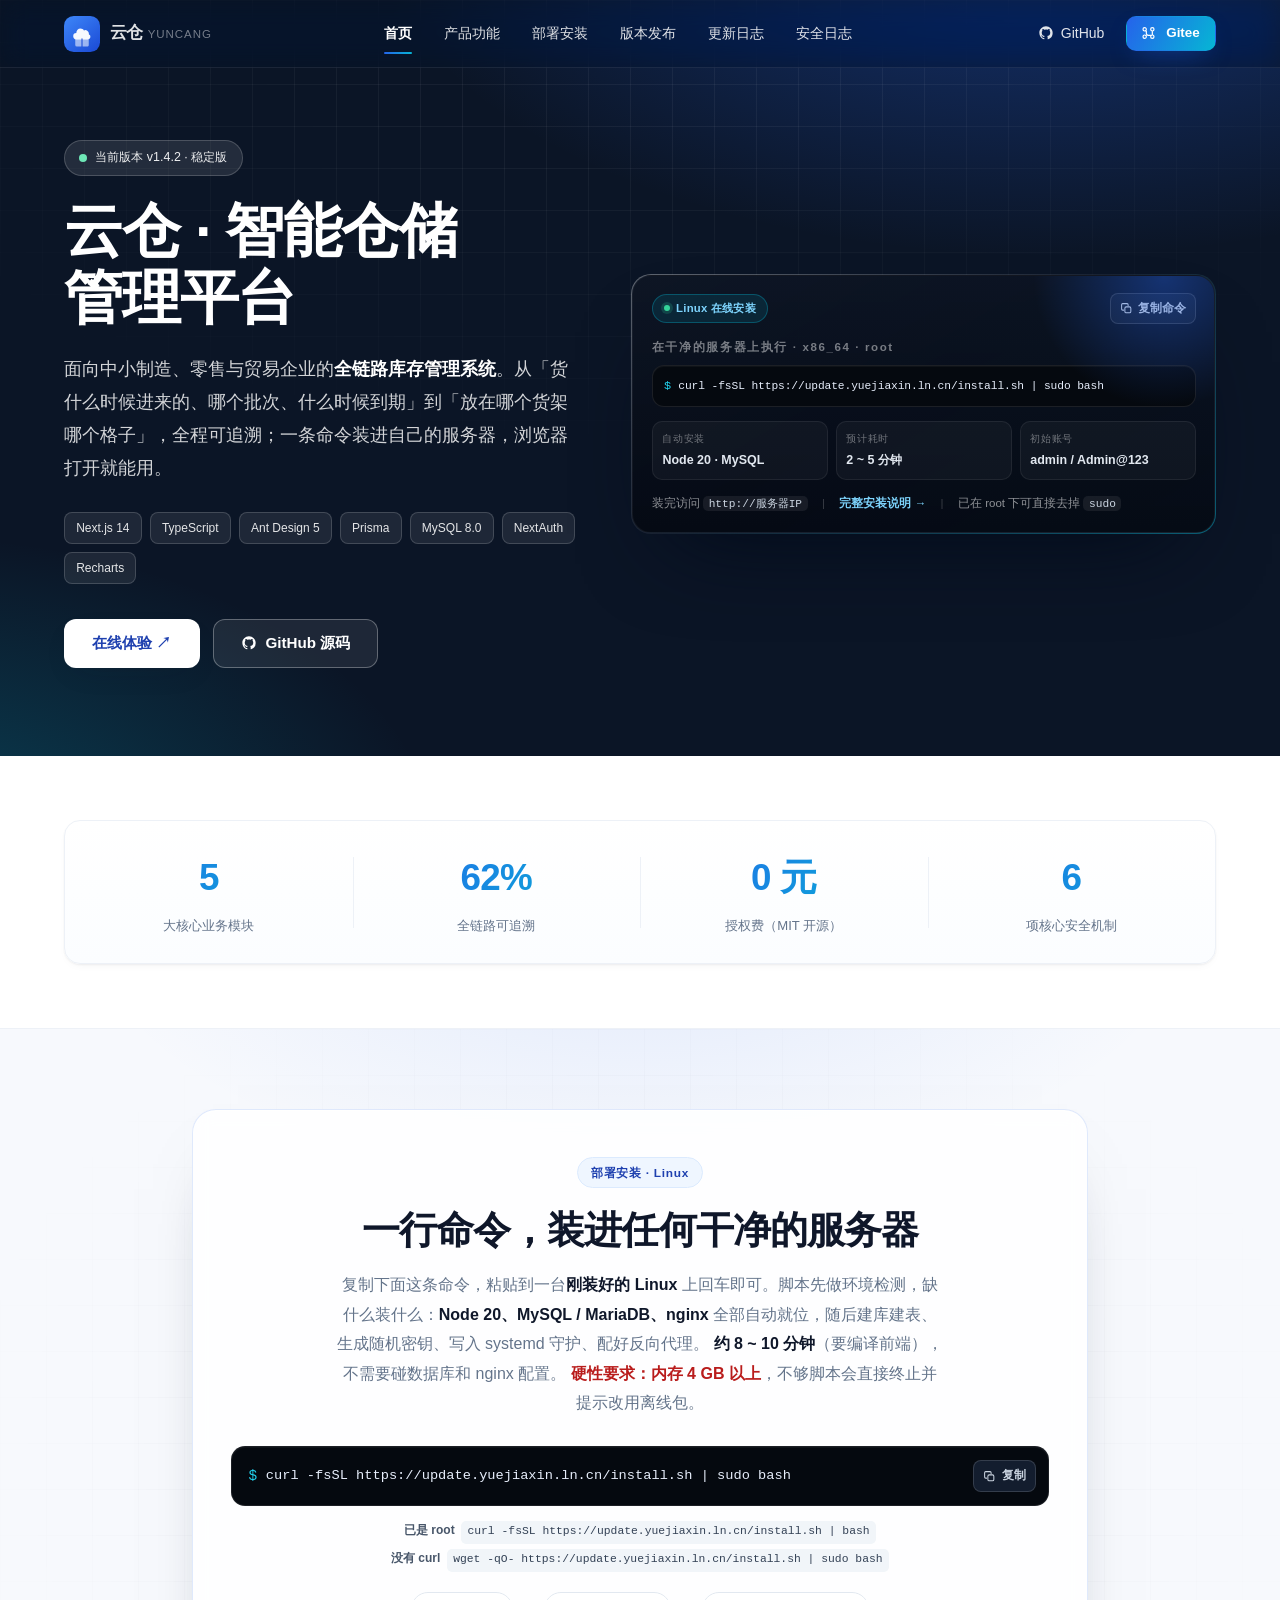
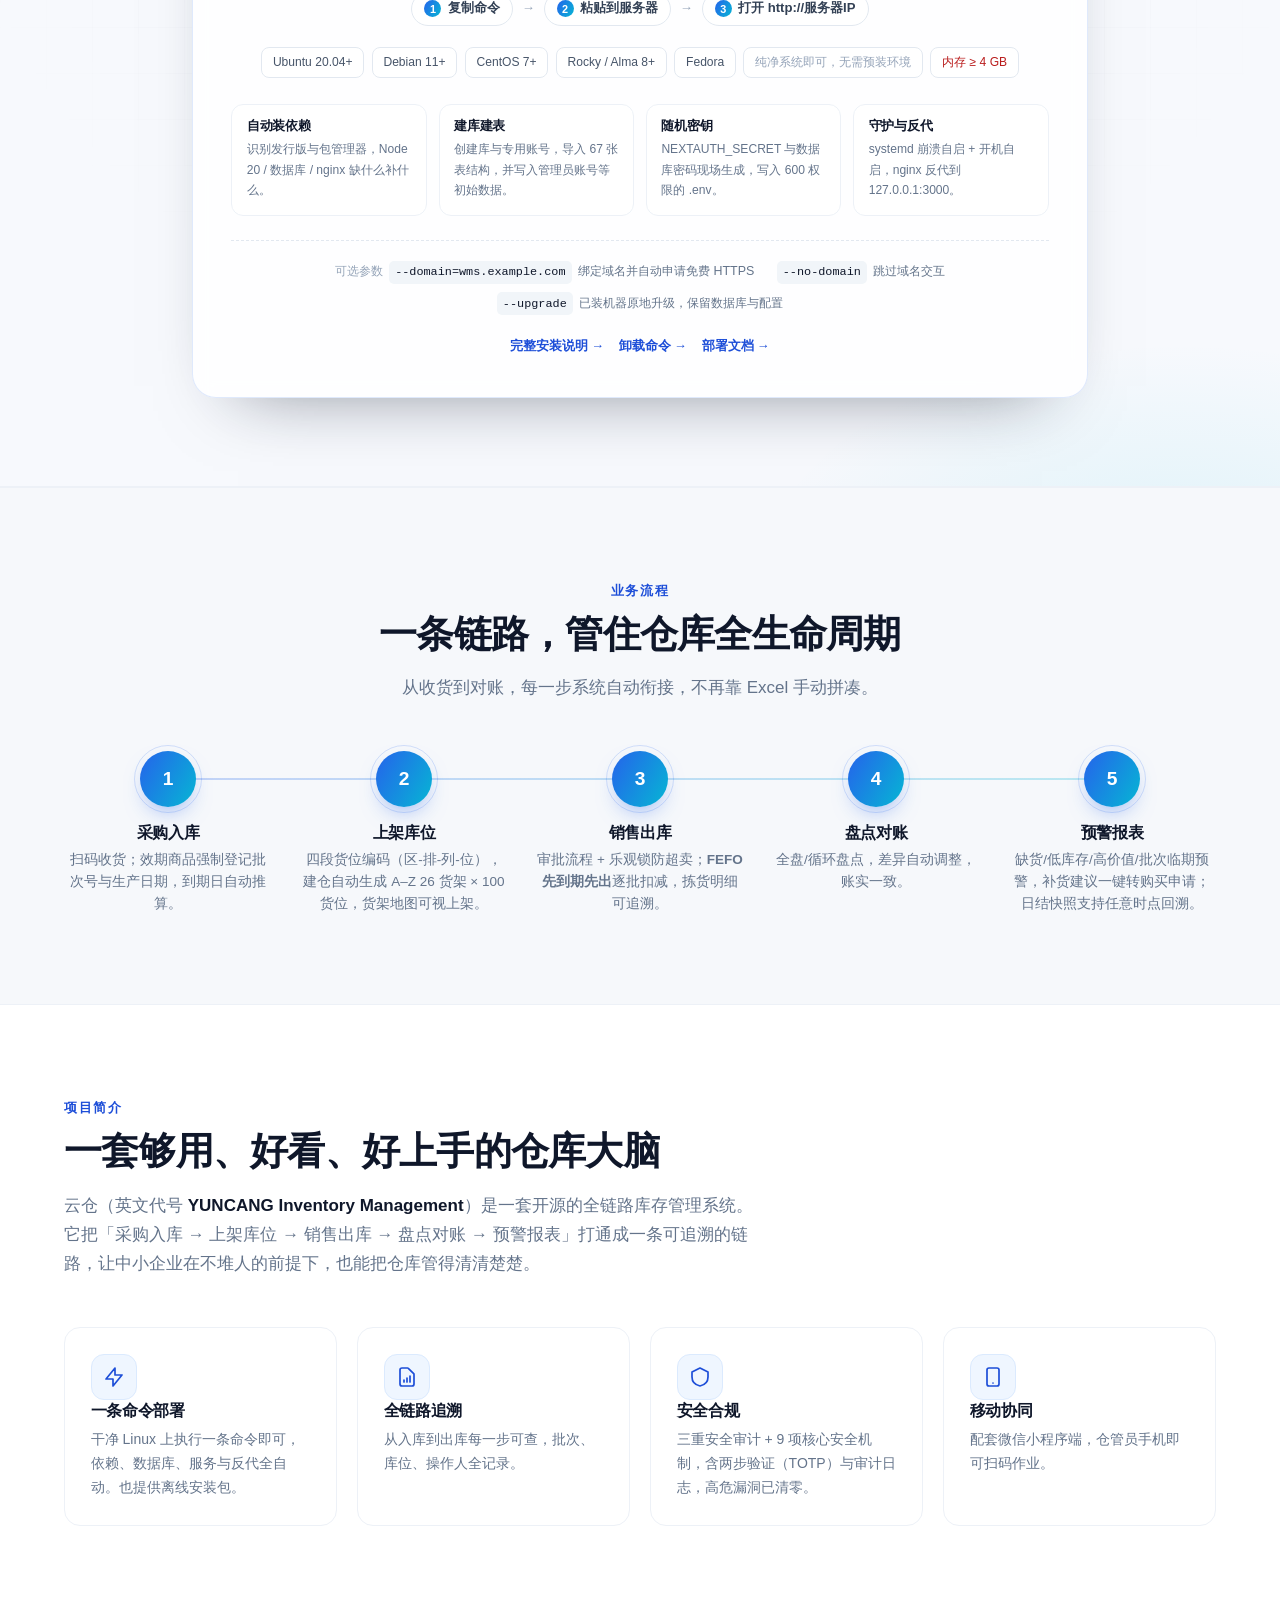
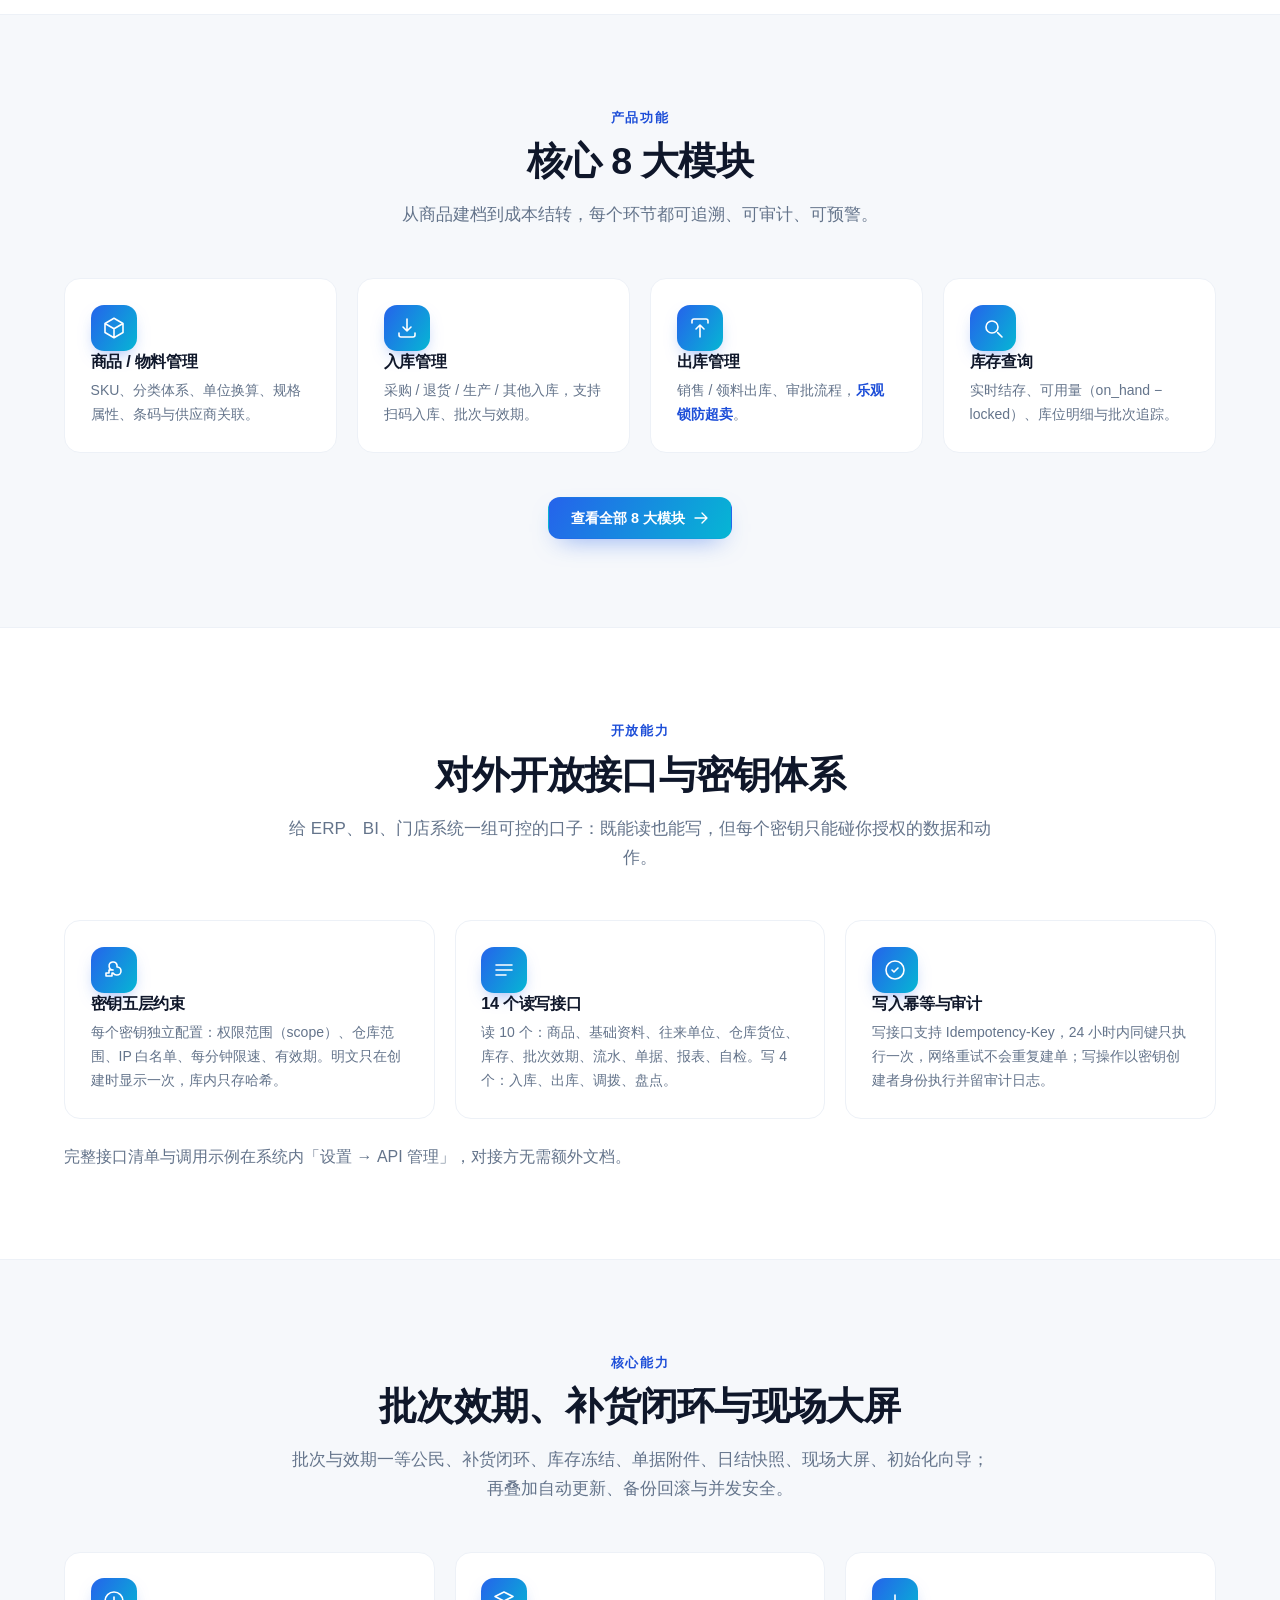
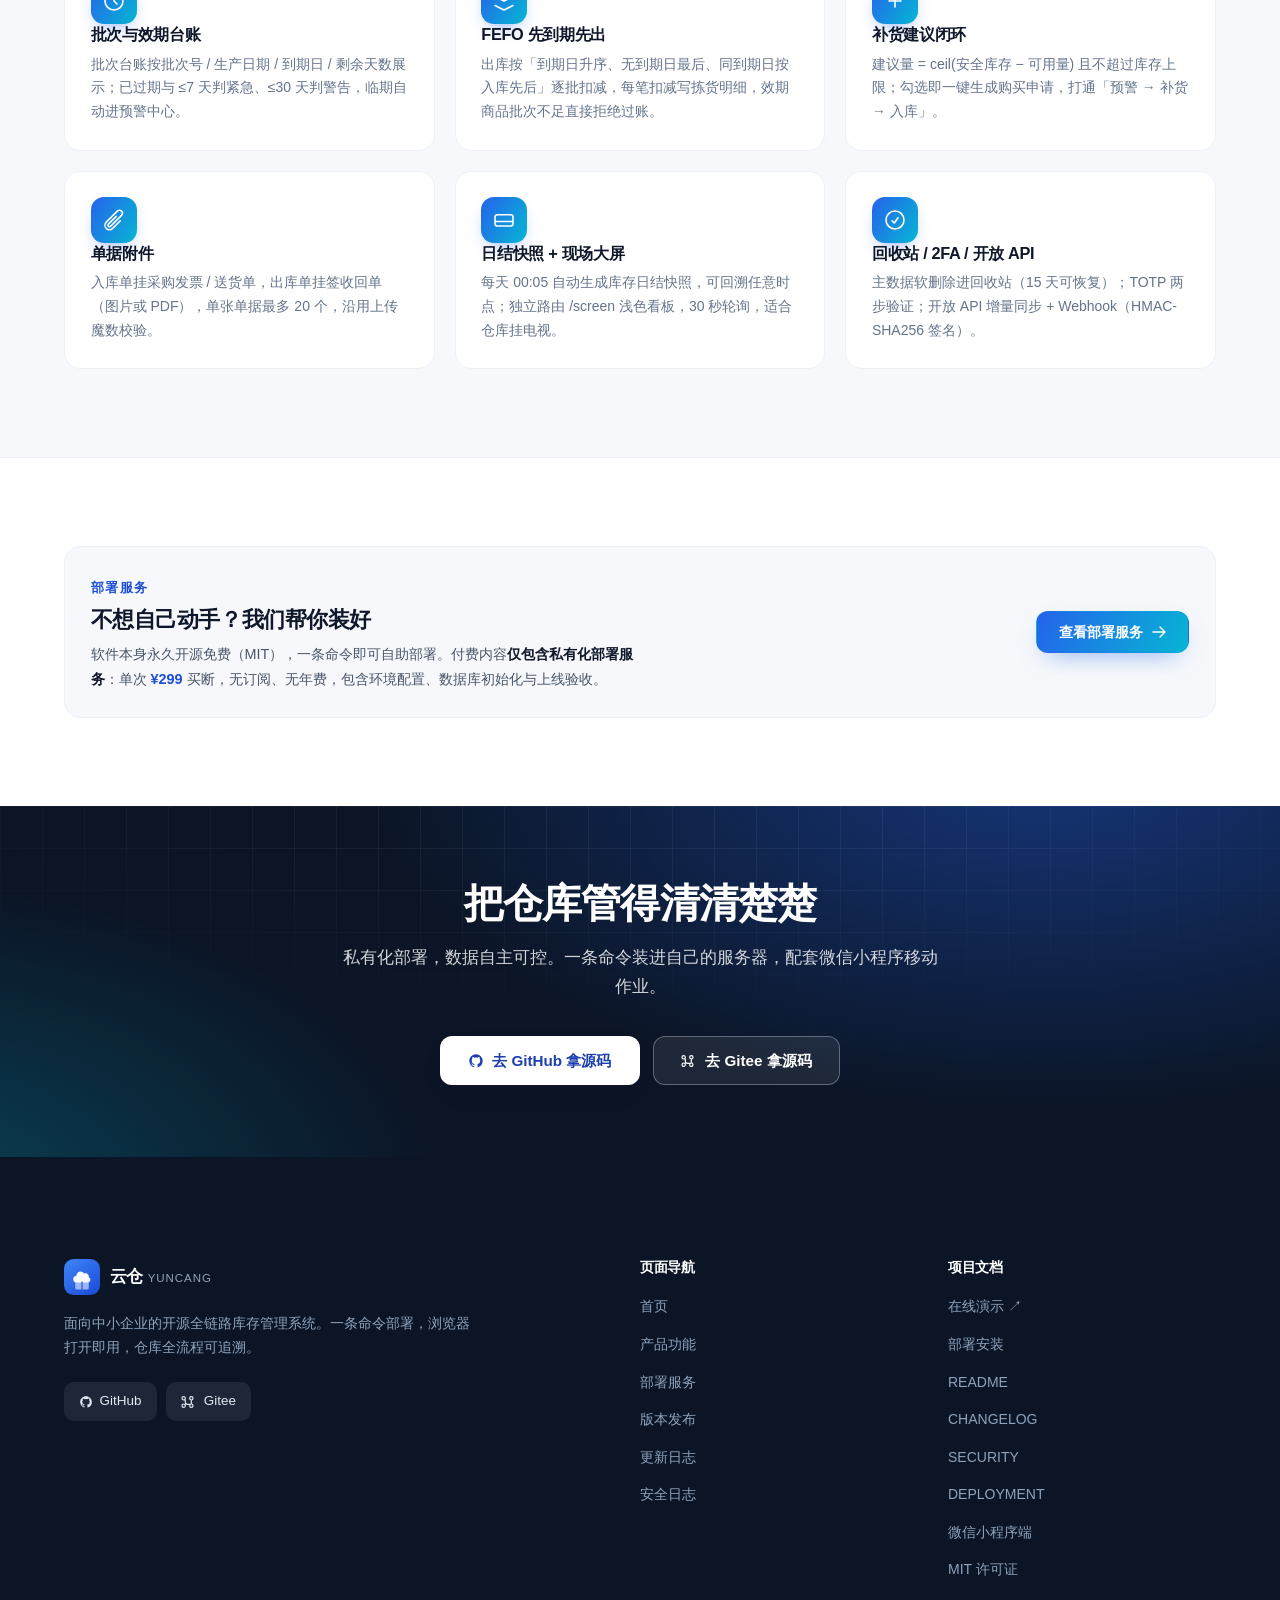
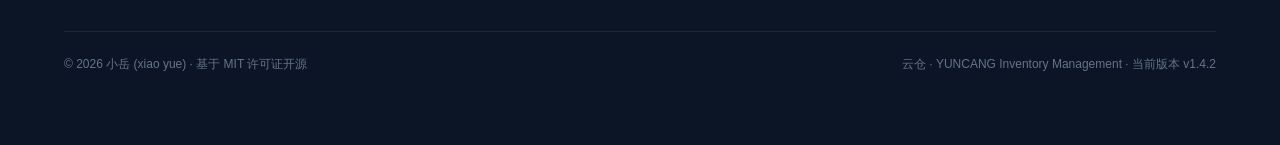
==== commit 3a546e15: "站点 v1.4.2 稳定版：更新链路修复、版本列表修复、通道双向切换" ====
--- a/index.html
+++ b/index.html
@@ -84,7 +84,7 @@
           <div class="reveal">
             <span class="hero-badge">
               <span class="dot"></span>
-              当前版本 v1.4.1 · 稳定版
+              当前版本 v1.4.2 · 稳定版
             </span>
             <h1 class="hero-title">云仓 · 智能仓储<br />管理平台</h1>
             <p class="hero-lead">
@@ -576,7 +576,7 @@
 
       <div class="footer-bottom">
         <p>© <span id="year">2026</span> 小岳 (xiao yue) · 基于 MIT 许可证开源</p>
-        <p>云仓 · YUNCANG Inventory Management · 当前版本 v1.4.1</p>
+        <p>云仓 · YUNCANG Inventory Management · 当前版本 v1.4.2</p>
       </div>
     </div>
   </footer>
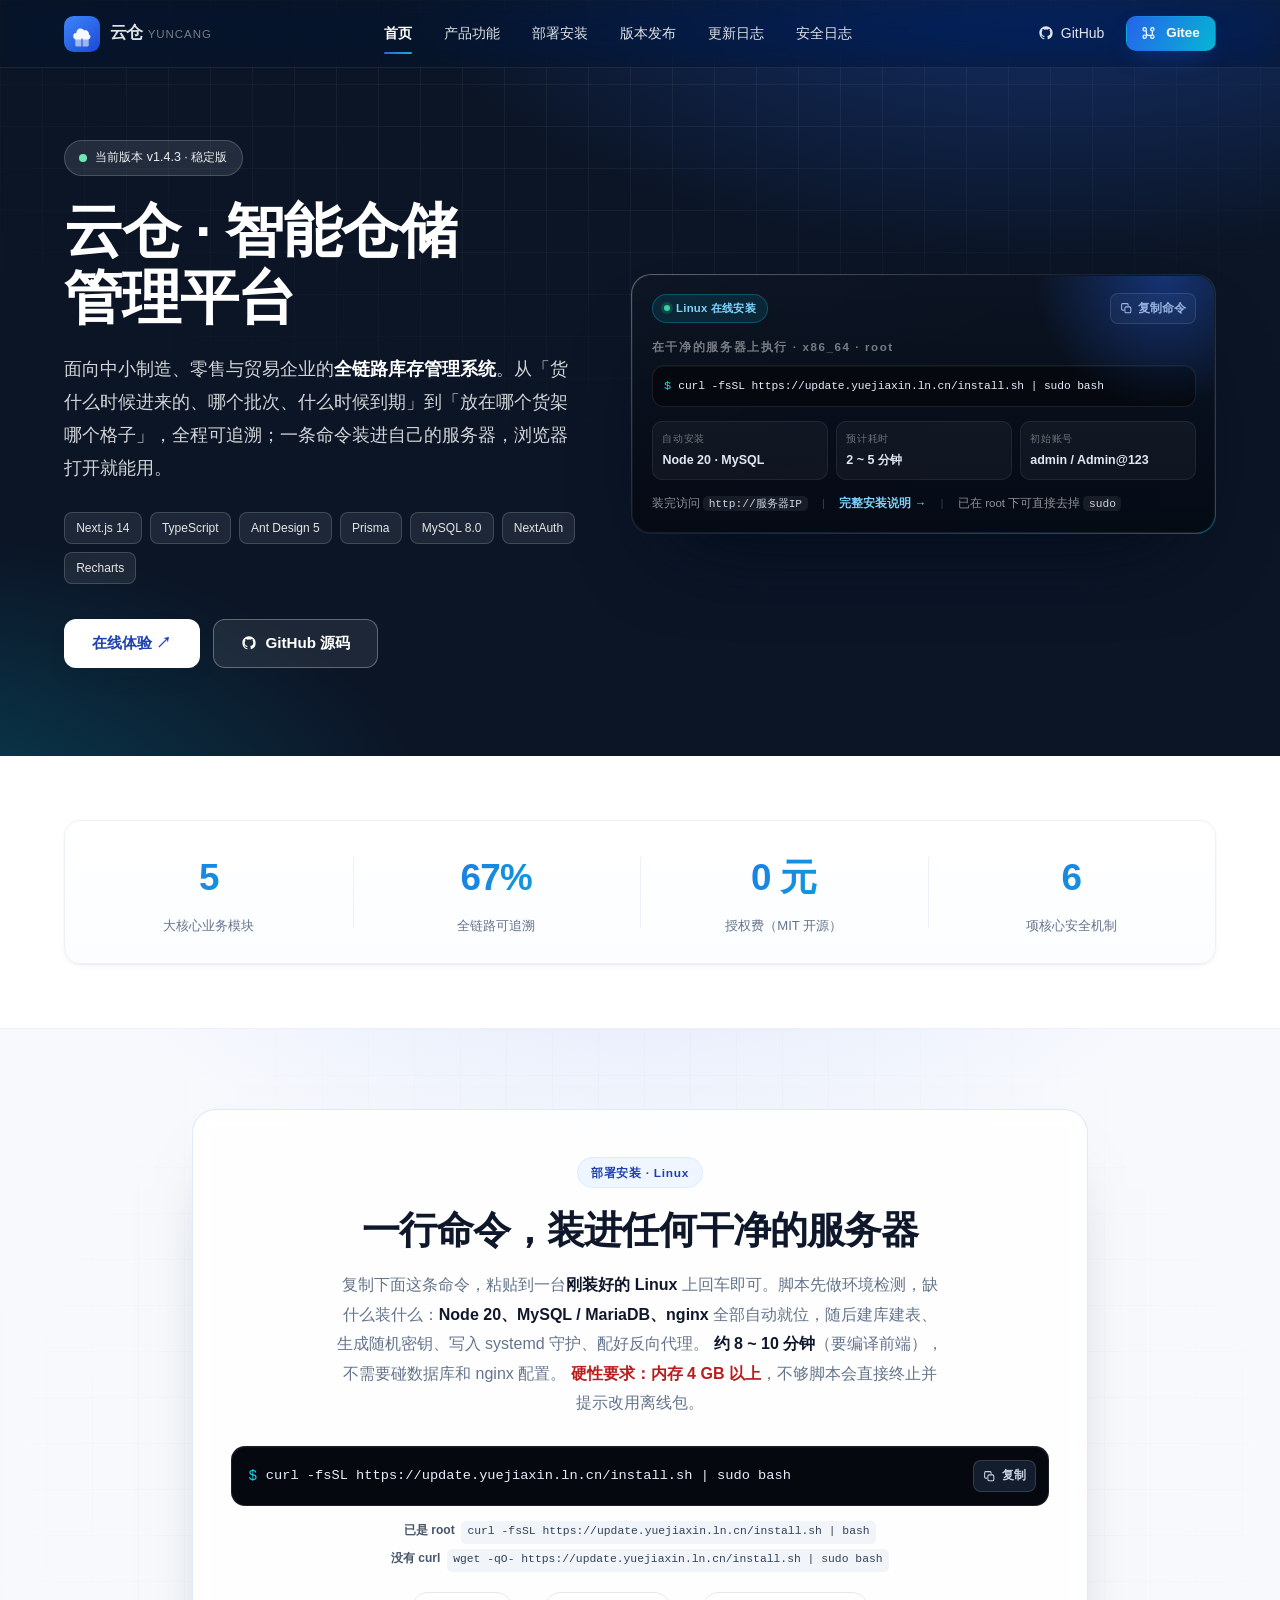
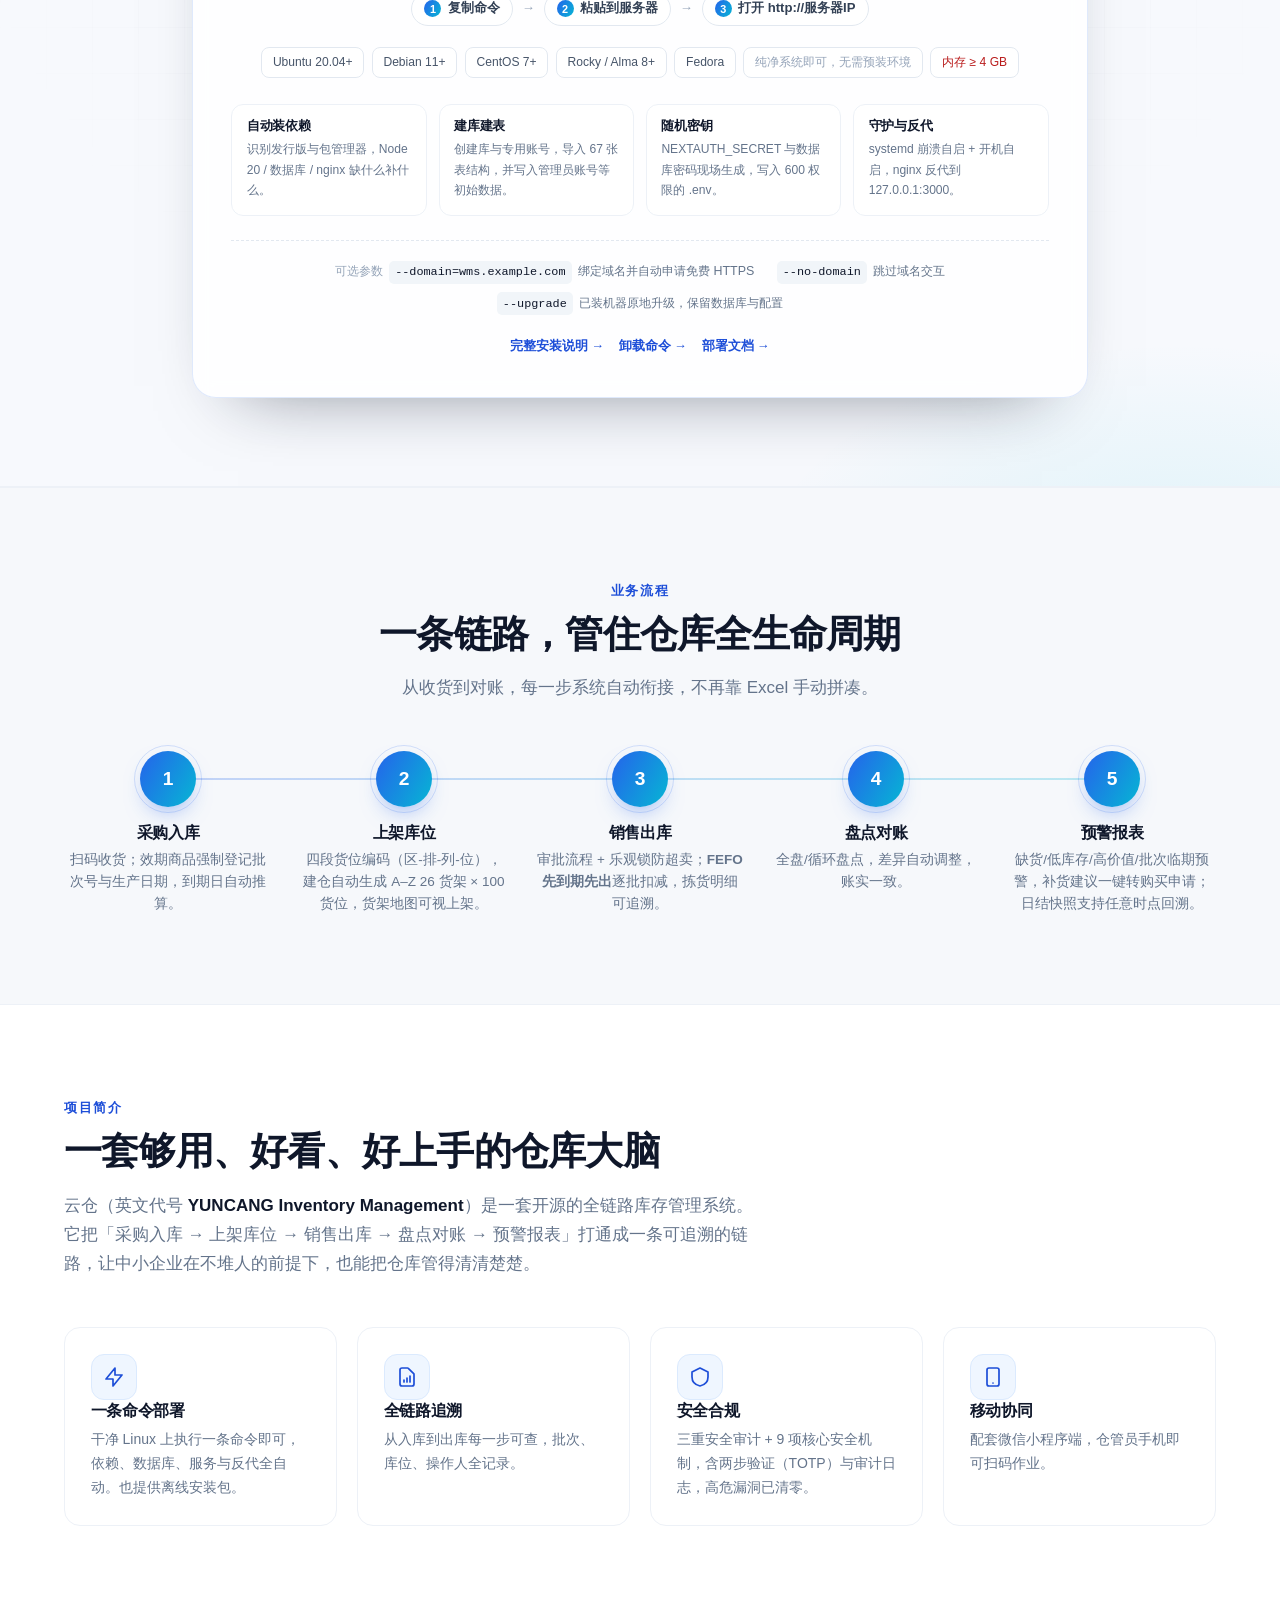
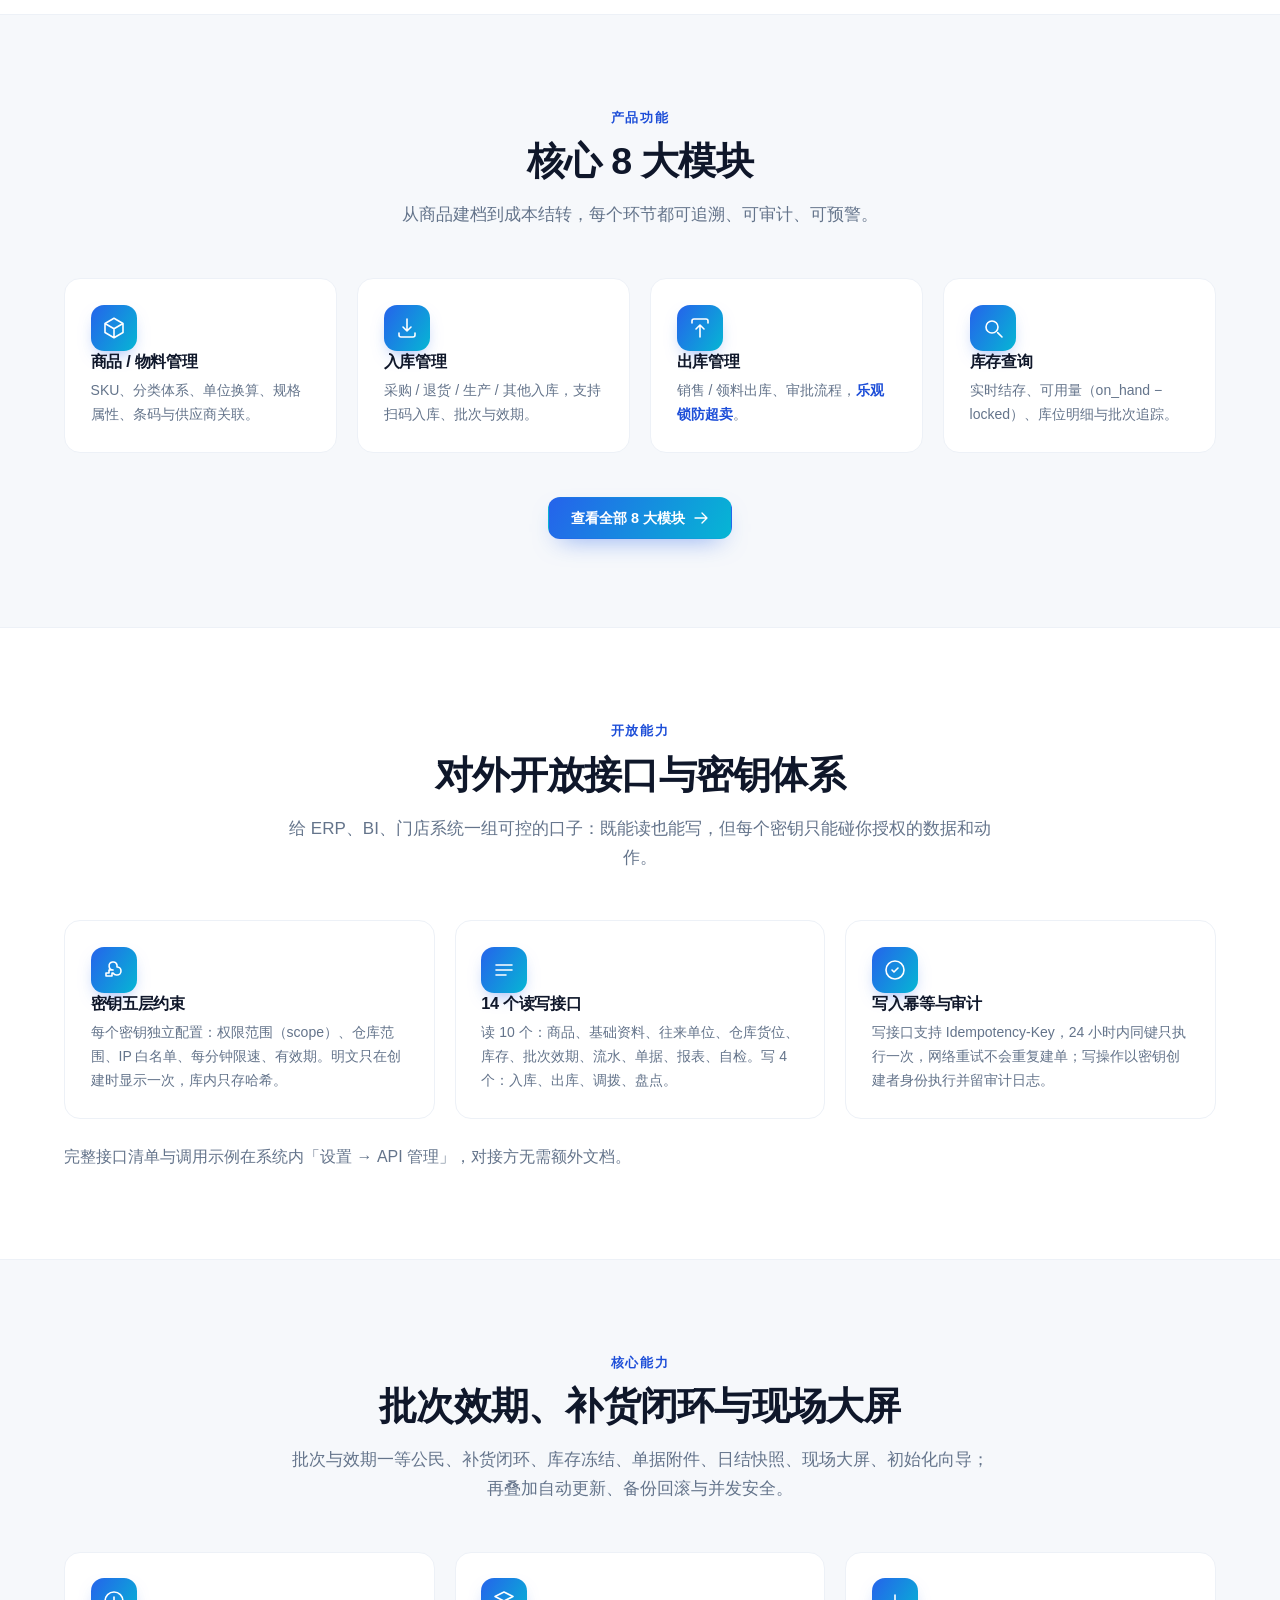
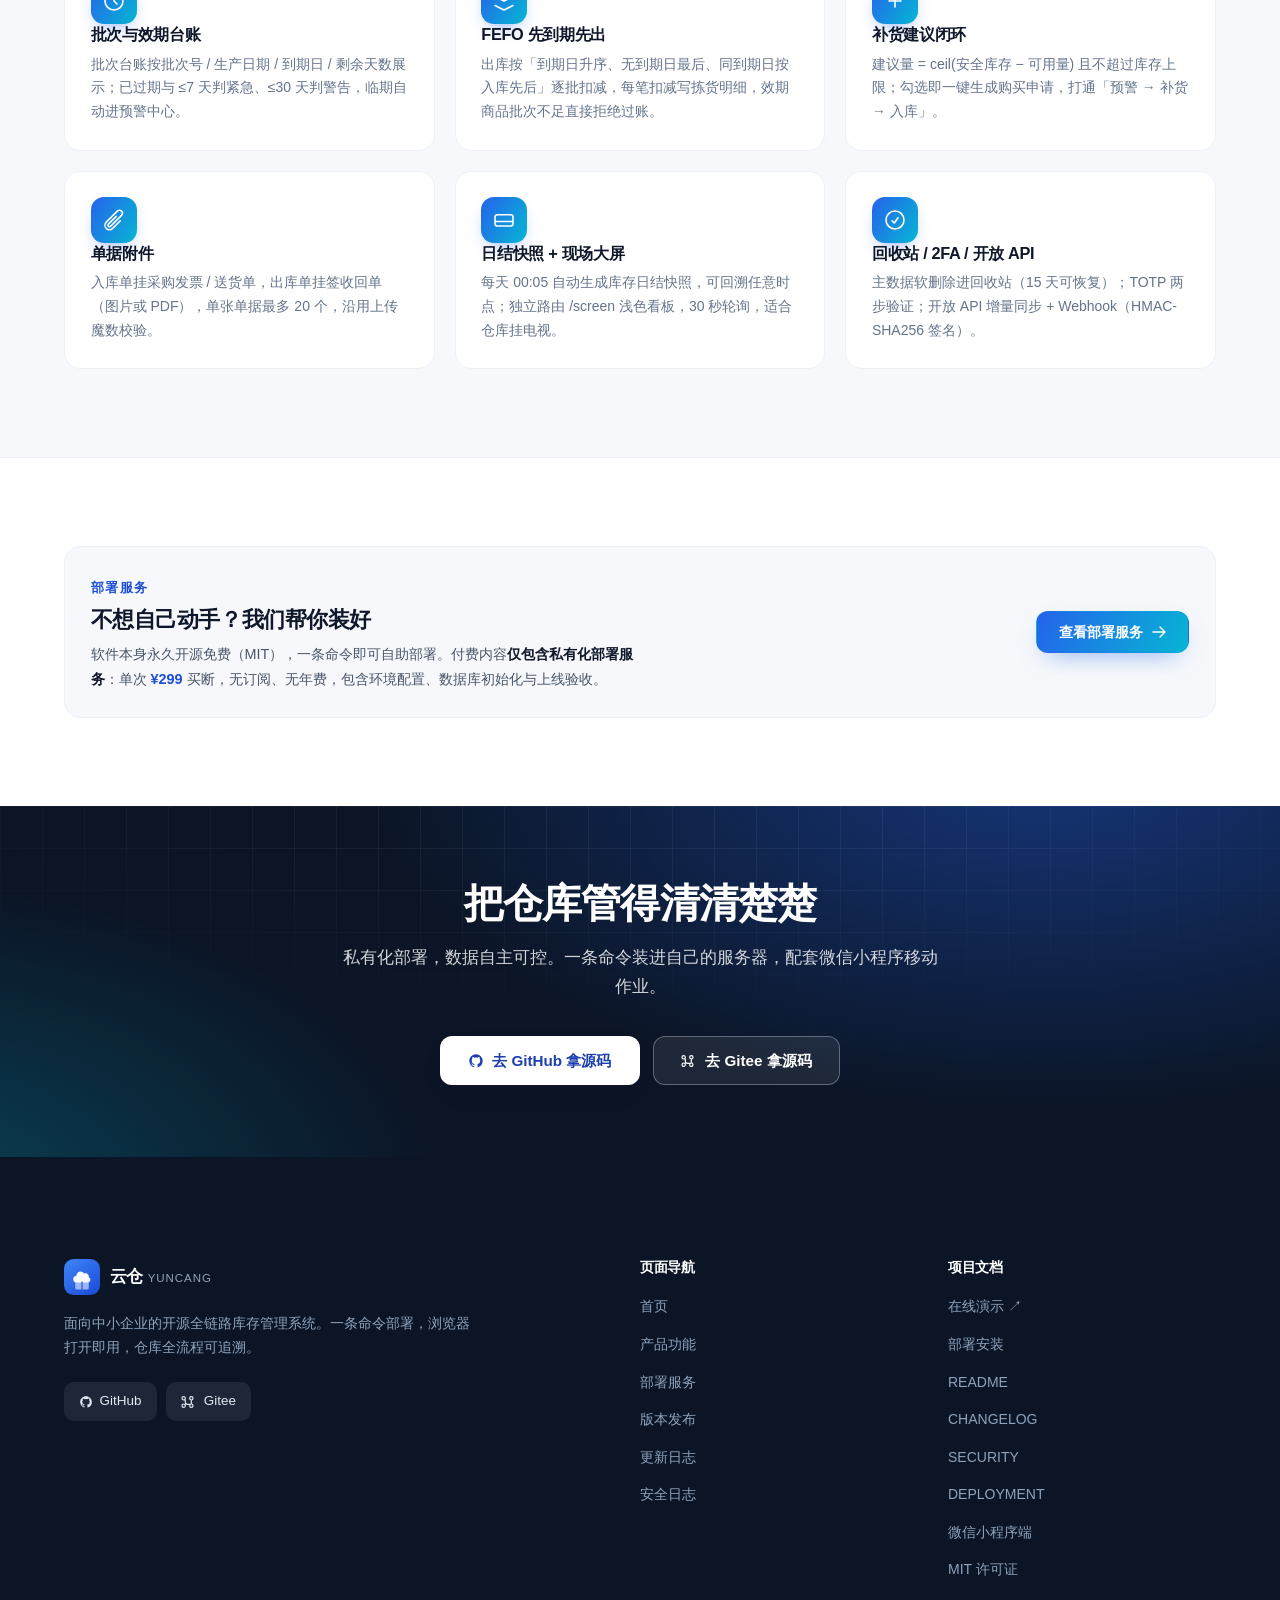
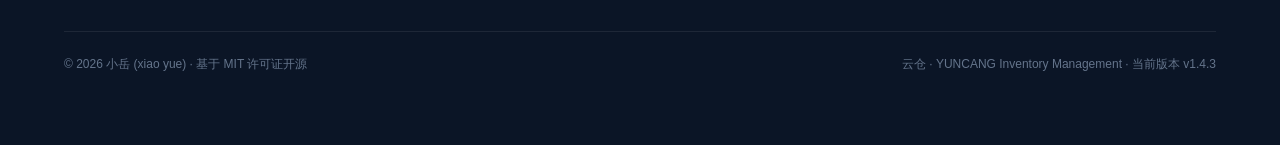
==== commit 3fc4fbc9: "站点：稳定版 v1.4.3 + 测试版 v1.4.3.3" ====
--- a/index.html
+++ b/index.html
@@ -84,7 +84,7 @@
           <div class="reveal">
             <span class="hero-badge">
               <span class="dot"></span>
-              当前版本 v1.4.2 · 稳定版
+              当前版本 v1.4.3 · 稳定版
             </span>
             <h1 class="hero-title">云仓 · 智能仓储<br />管理平台</h1>
             <p class="hero-lead">
@@ -576,7 +576,7 @@
 
       <div class="footer-bottom">
         <p>© <span id="year">2026</span> 小岳 (xiao yue) · 基于 MIT 许可证开源</p>
-        <p>云仓 · YUNCANG Inventory Management · 当前版本 v1.4.2</p>
+        <p>云仓 · YUNCANG Inventory Management · 当前版本 v1.4.3</p>
       </div>
     </div>
   </footer>
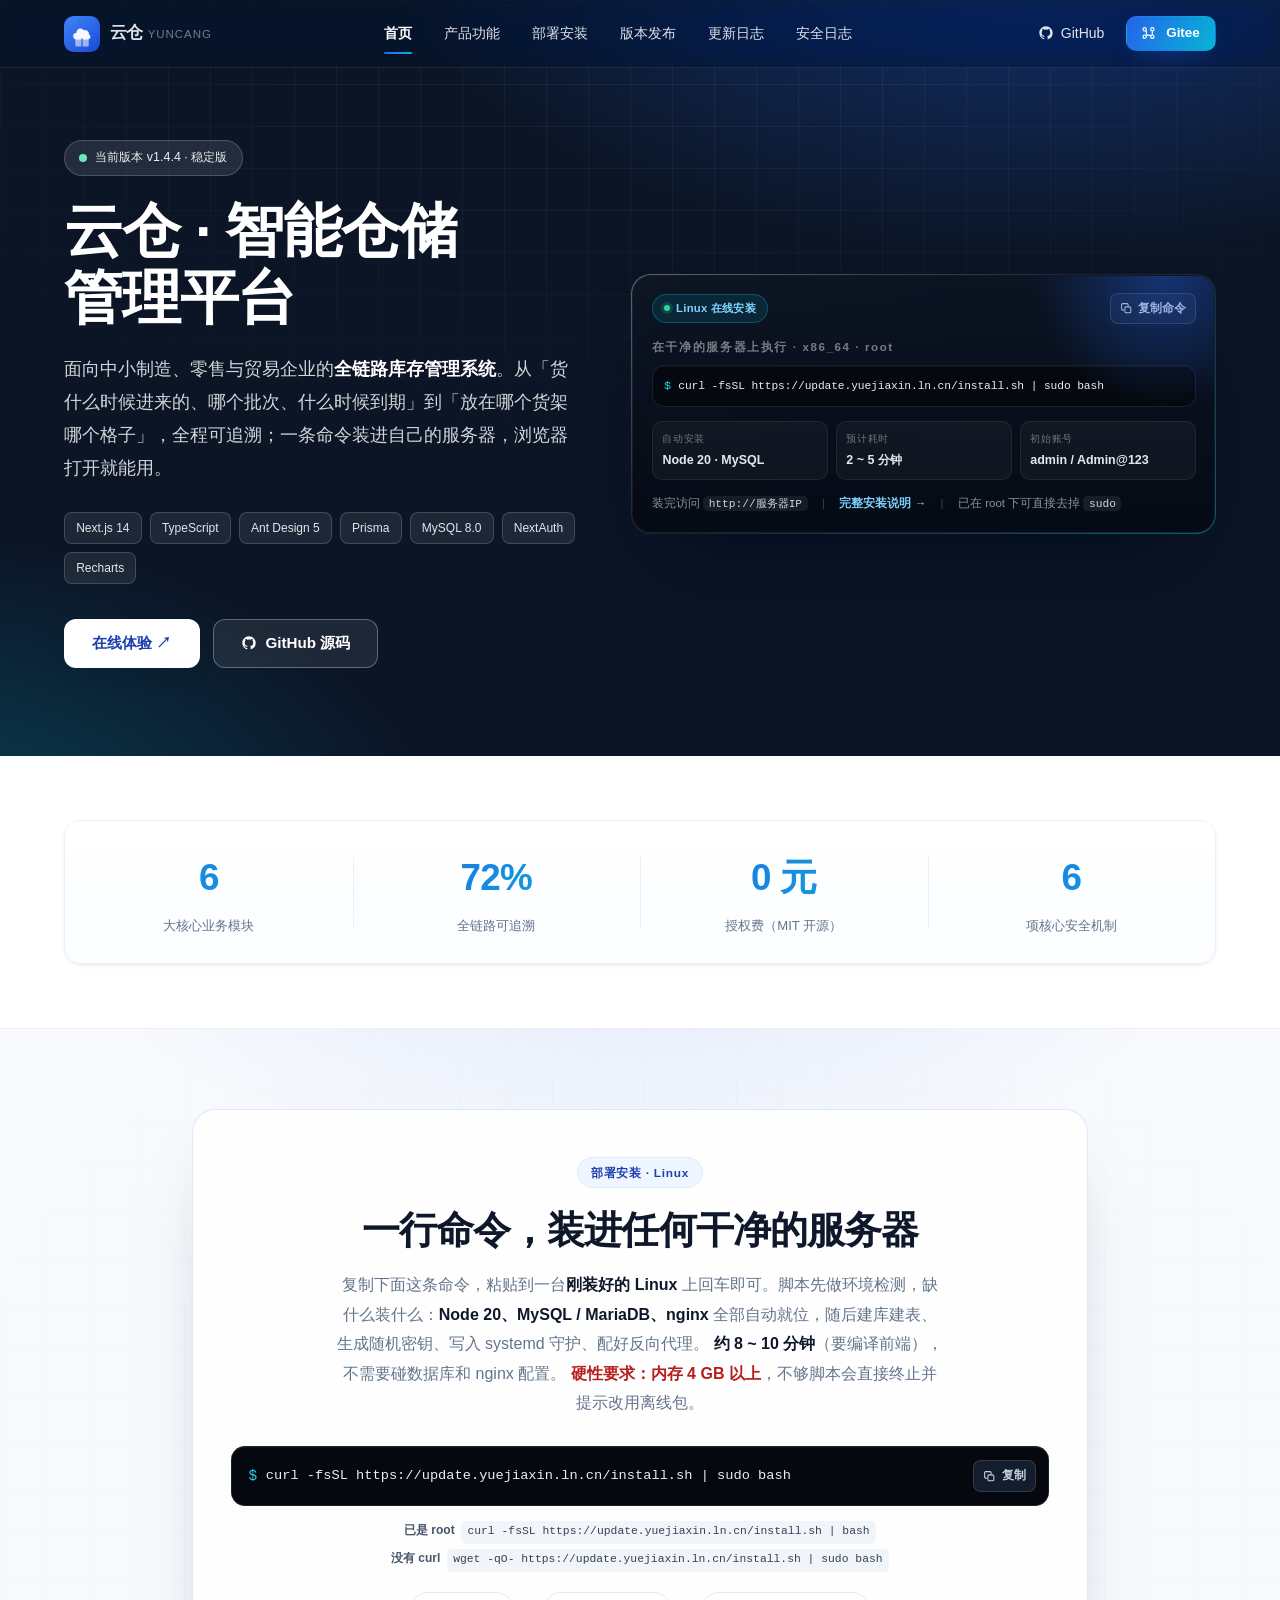
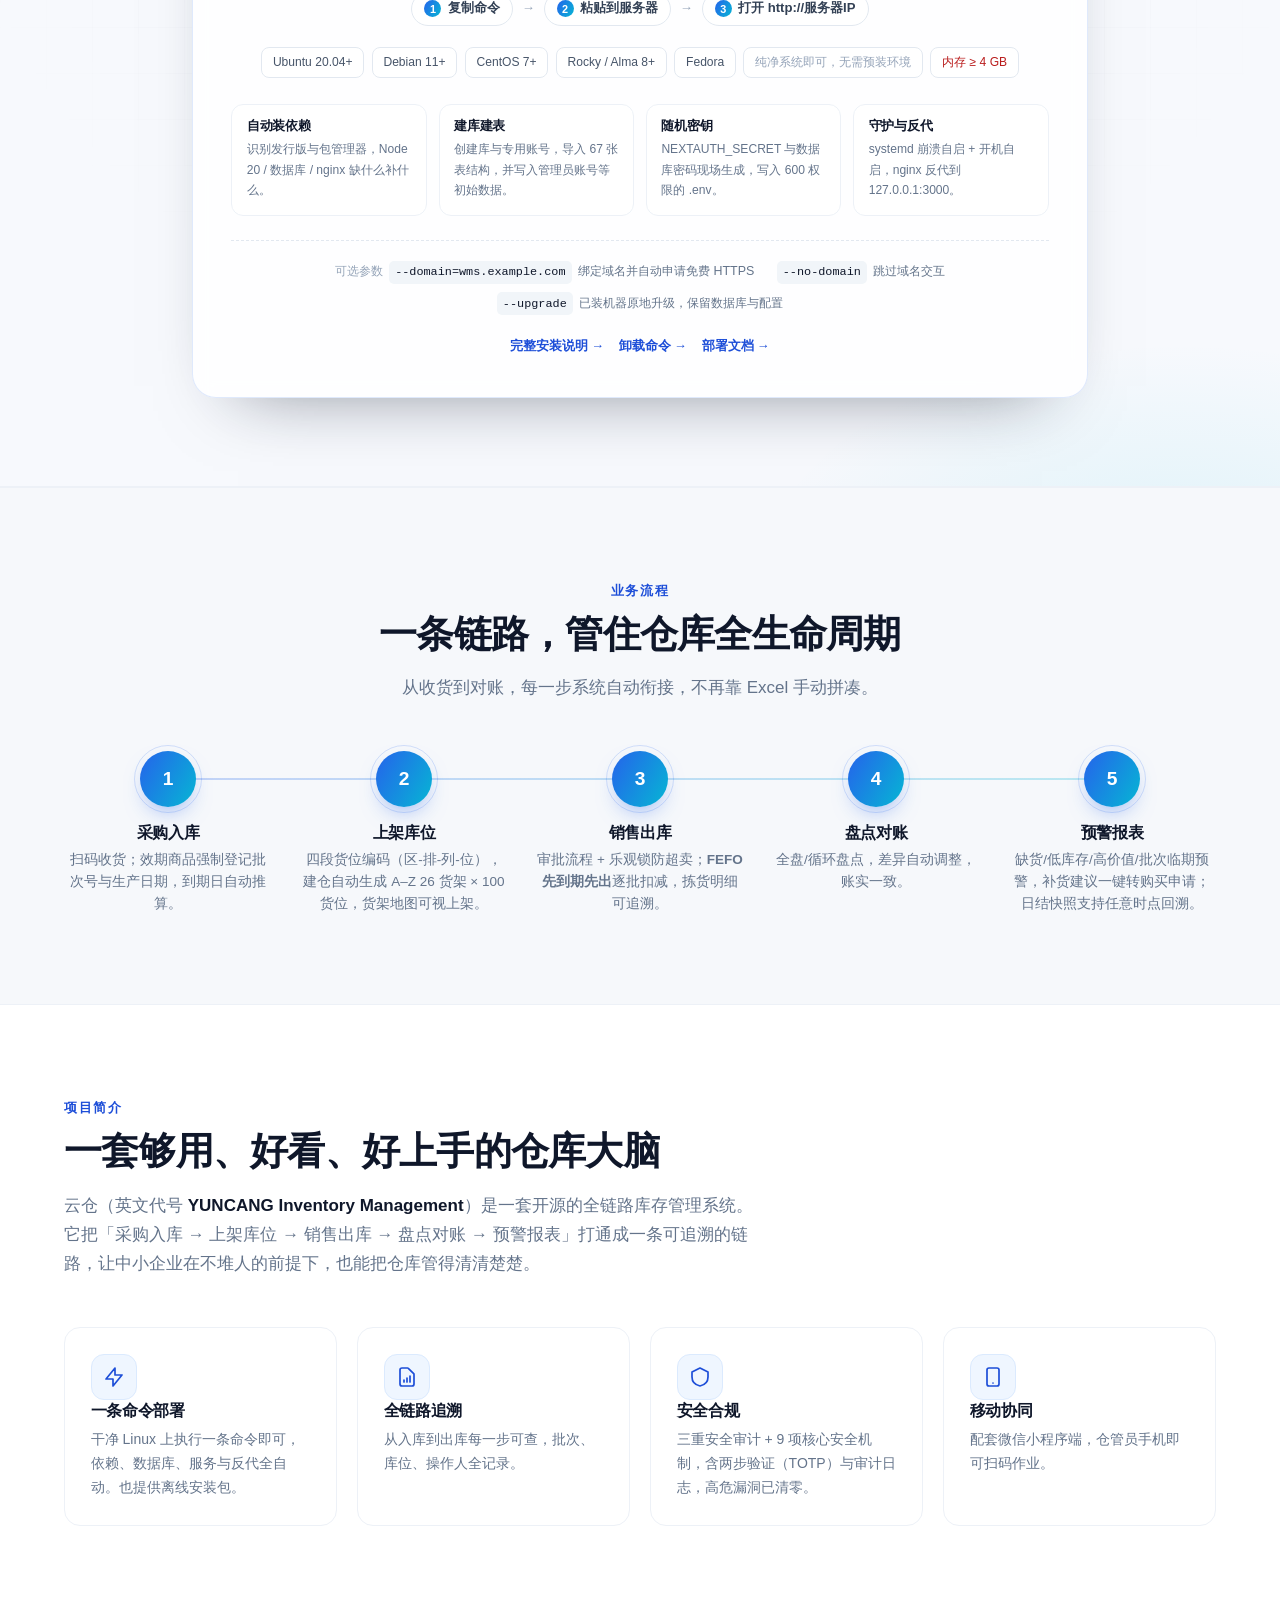
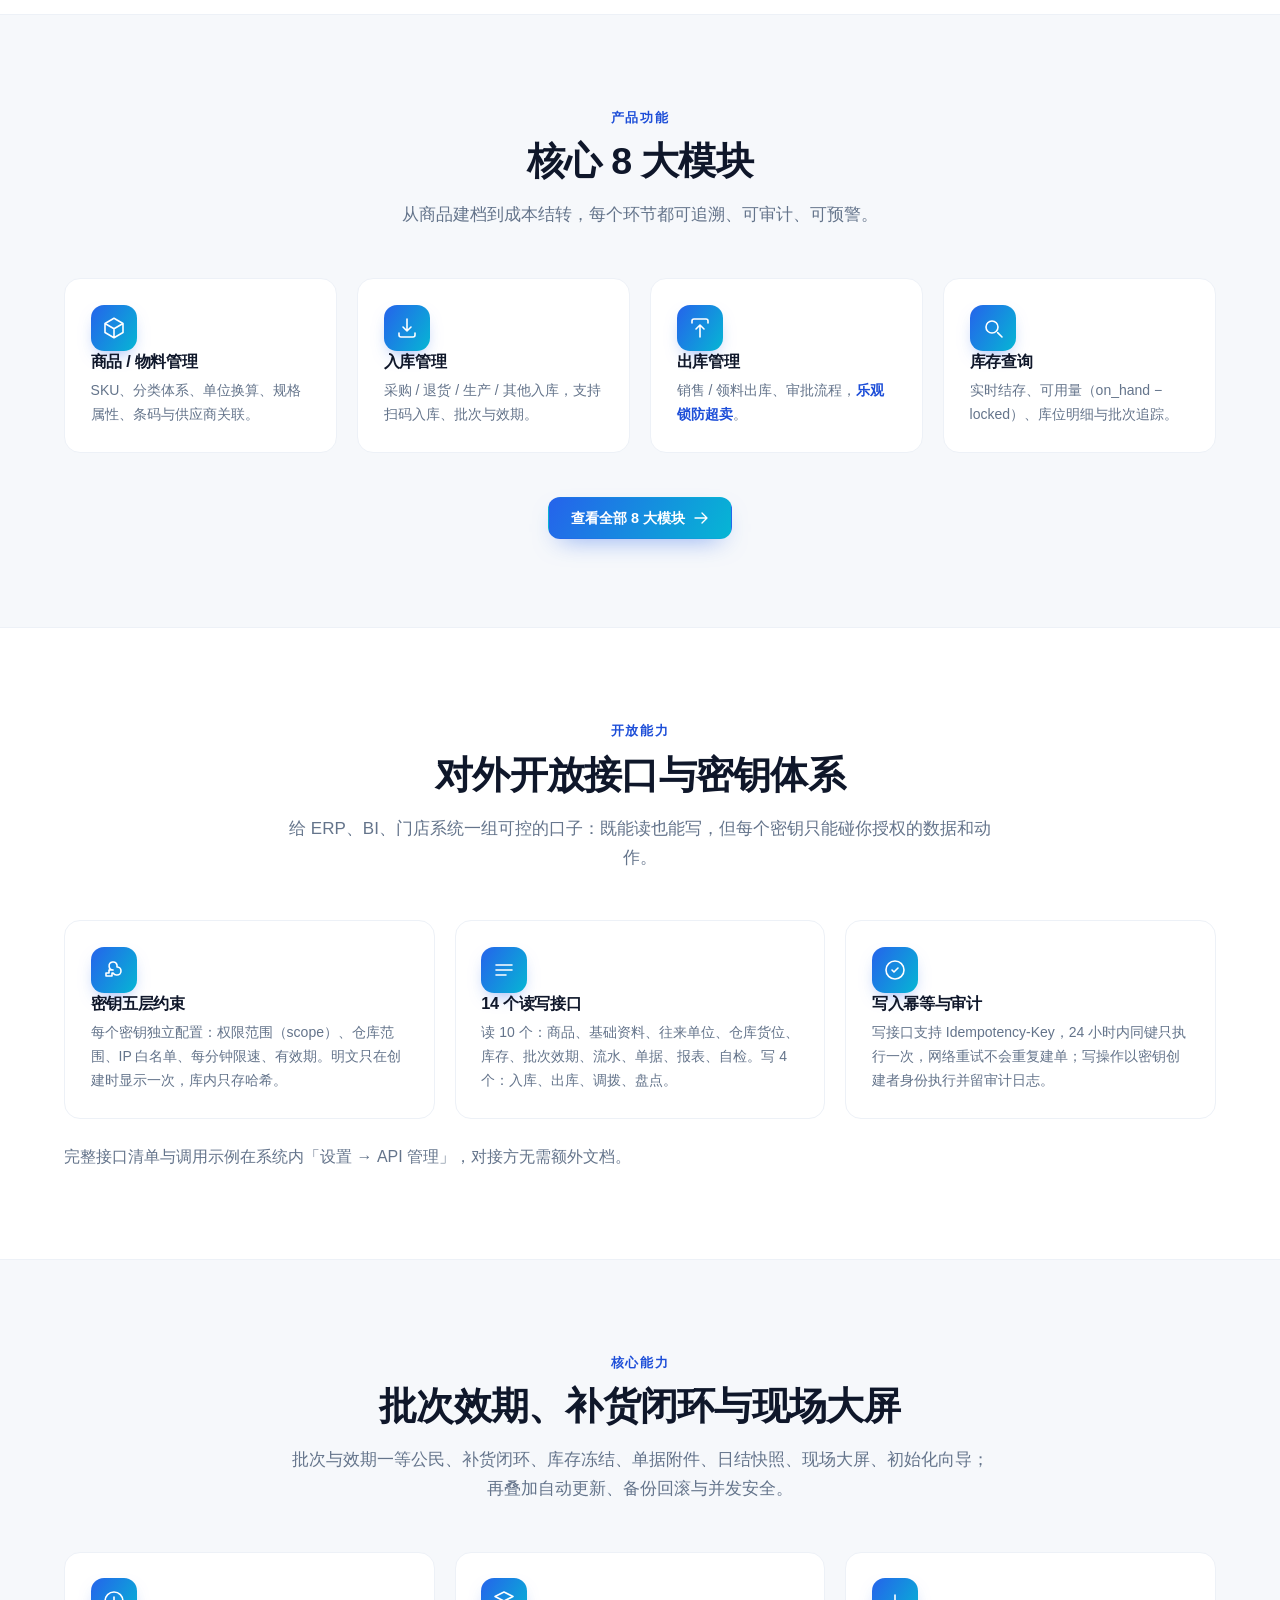
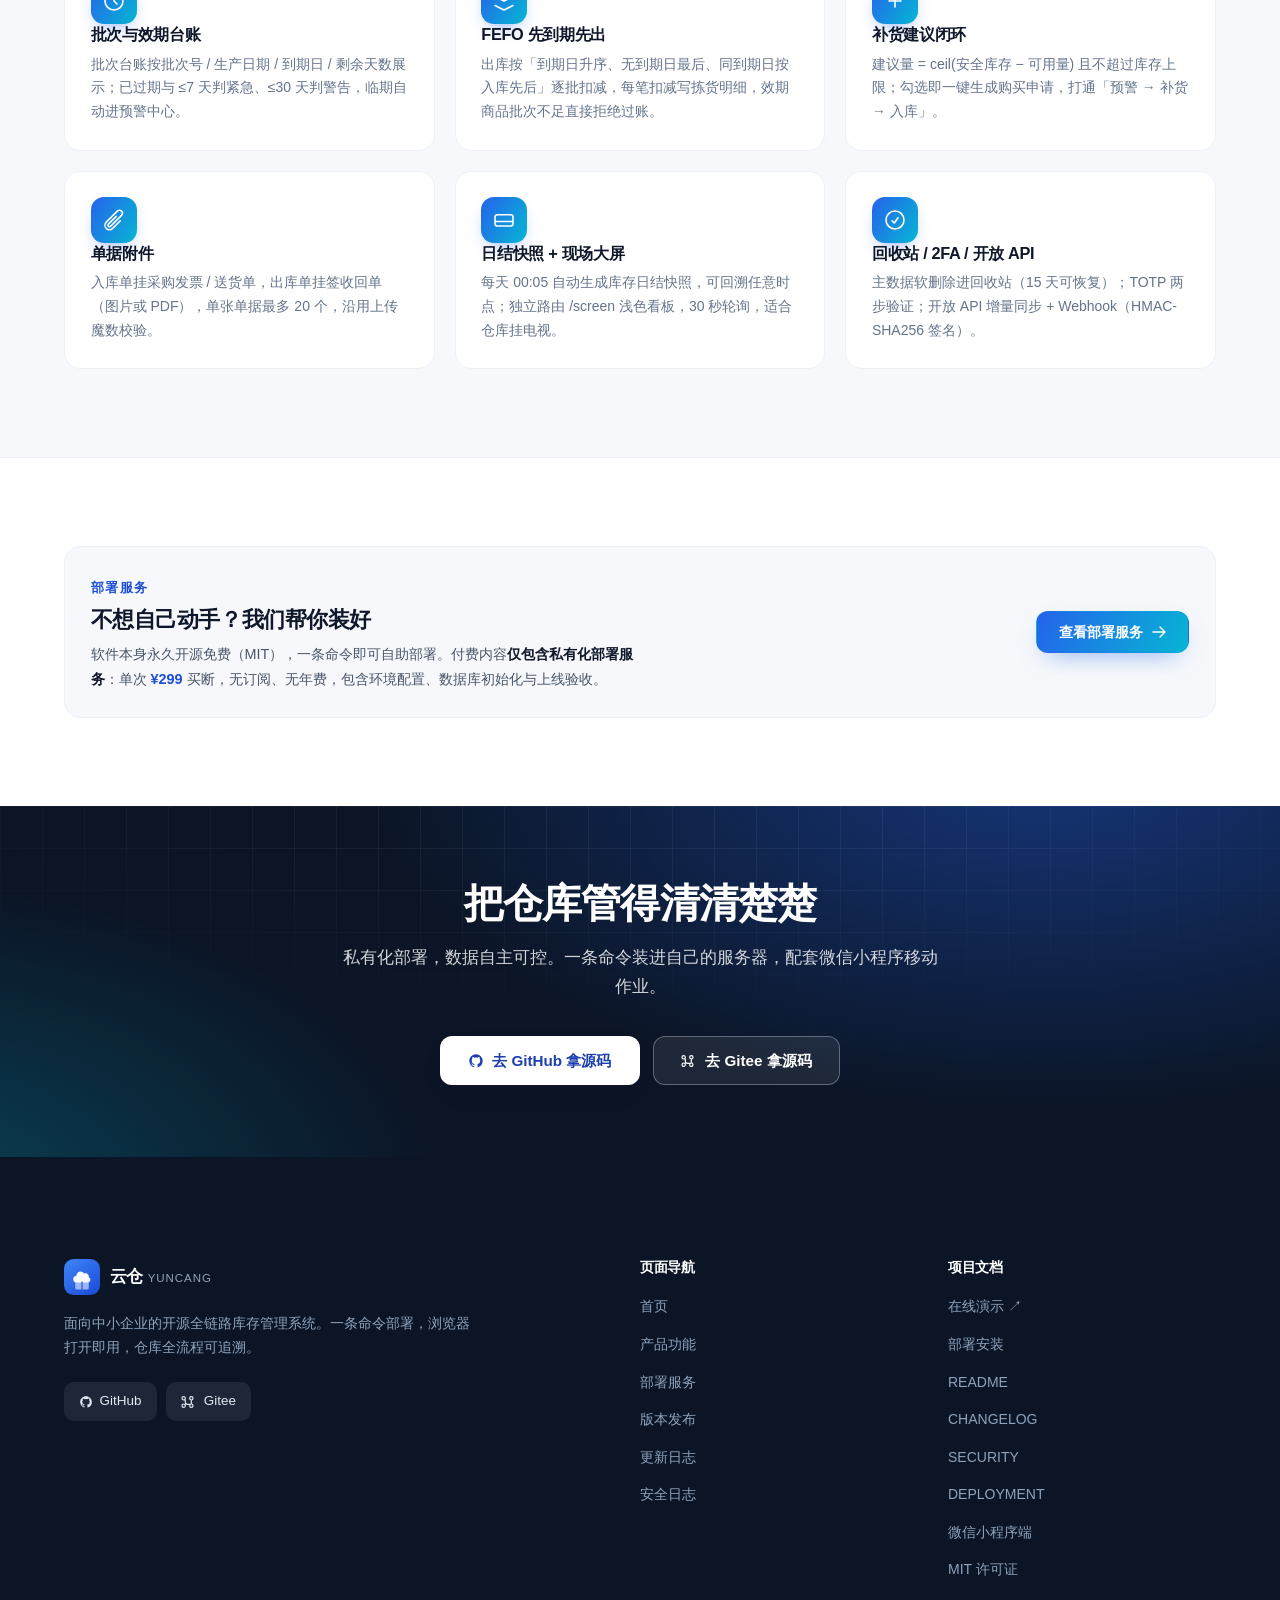
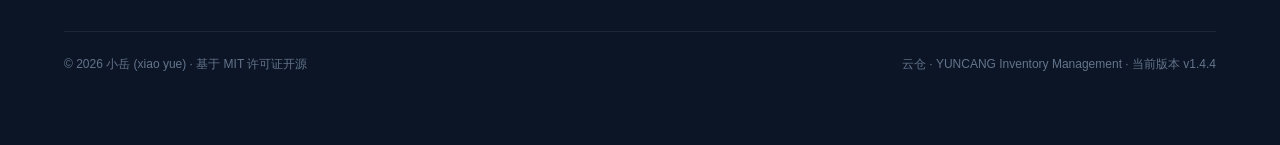
==== commit 612904cc: "站点：v1.4.4 稳定版（货架模型定稿 + 地图重做），离线包与安装脚本只保留稳定版" ====
--- a/index.html
+++ b/index.html
@@ -84,7 +84,7 @@
           <div class="reveal">
             <span class="hero-badge">
               <span class="dot"></span>
-              当前版本 v1.4.3 · 稳定版
+              当前版本 v1.4.4 · 稳定版
             </span>
             <h1 class="hero-title">云仓 · 智能仓储<br />管理平台</h1>
             <p class="hero-lead">
@@ -576,7 +576,7 @@
 
       <div class="footer-bottom">
         <p>© <span id="year">2026</span> 小岳 (xiao yue) · 基于 MIT 许可证开源</p>
-        <p>云仓 · YUNCANG Inventory Management · 当前版本 v1.4.3</p>
+        <p>云仓 · YUNCANG Inventory Management · 当前版本 v1.4.4</p>
       </div>
     </div>
   </footer>
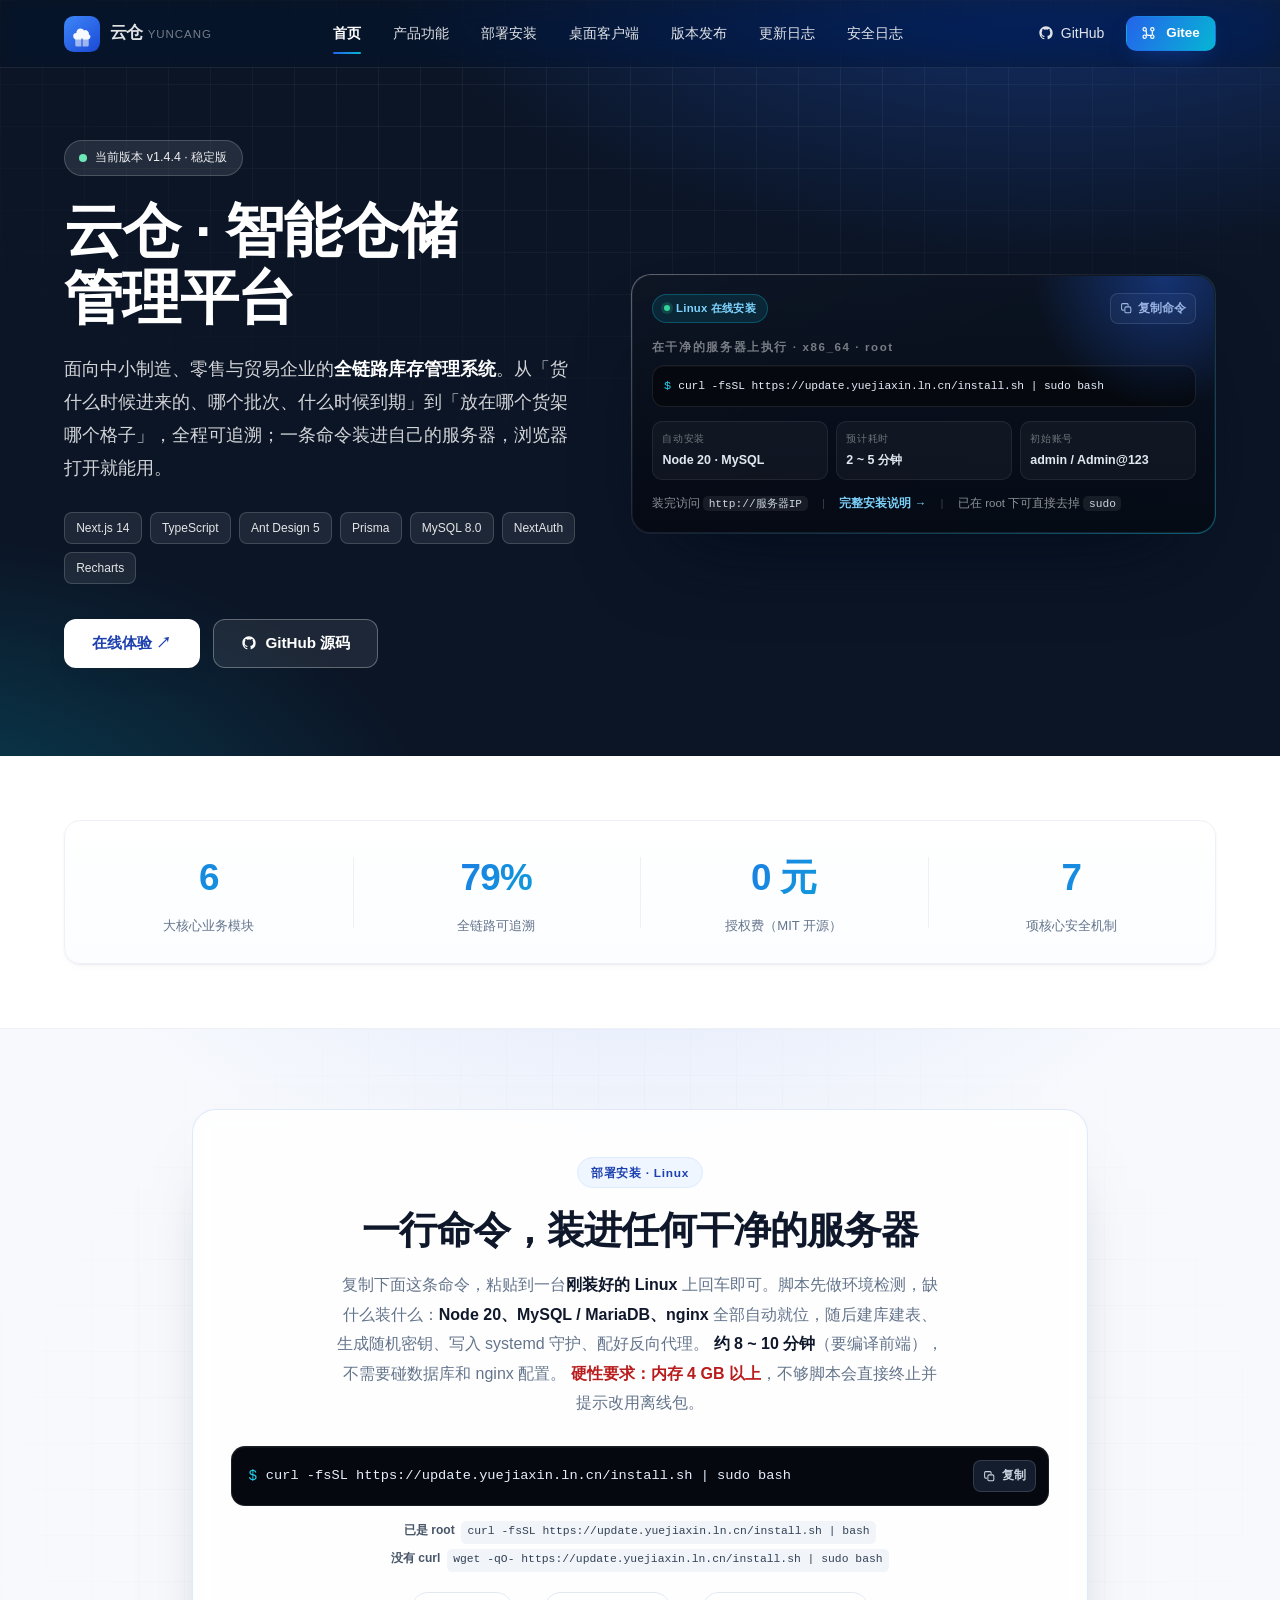
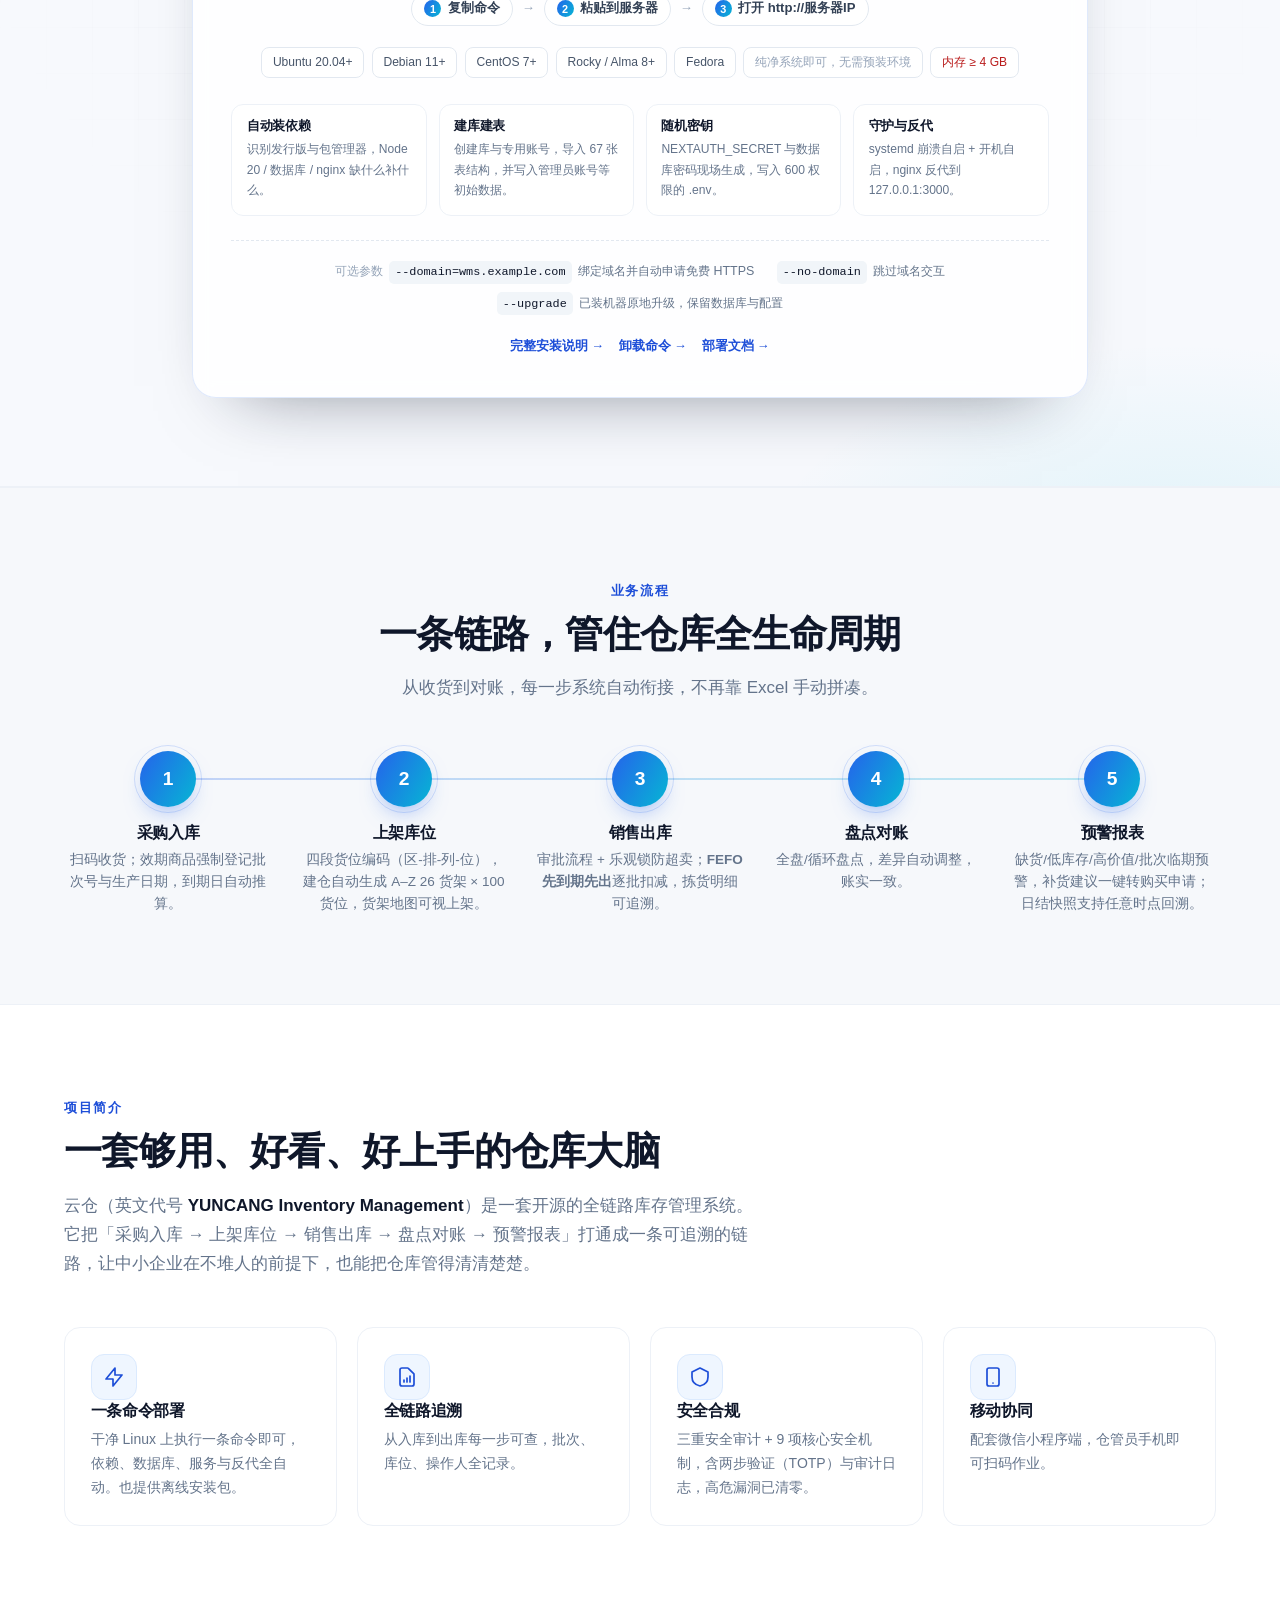
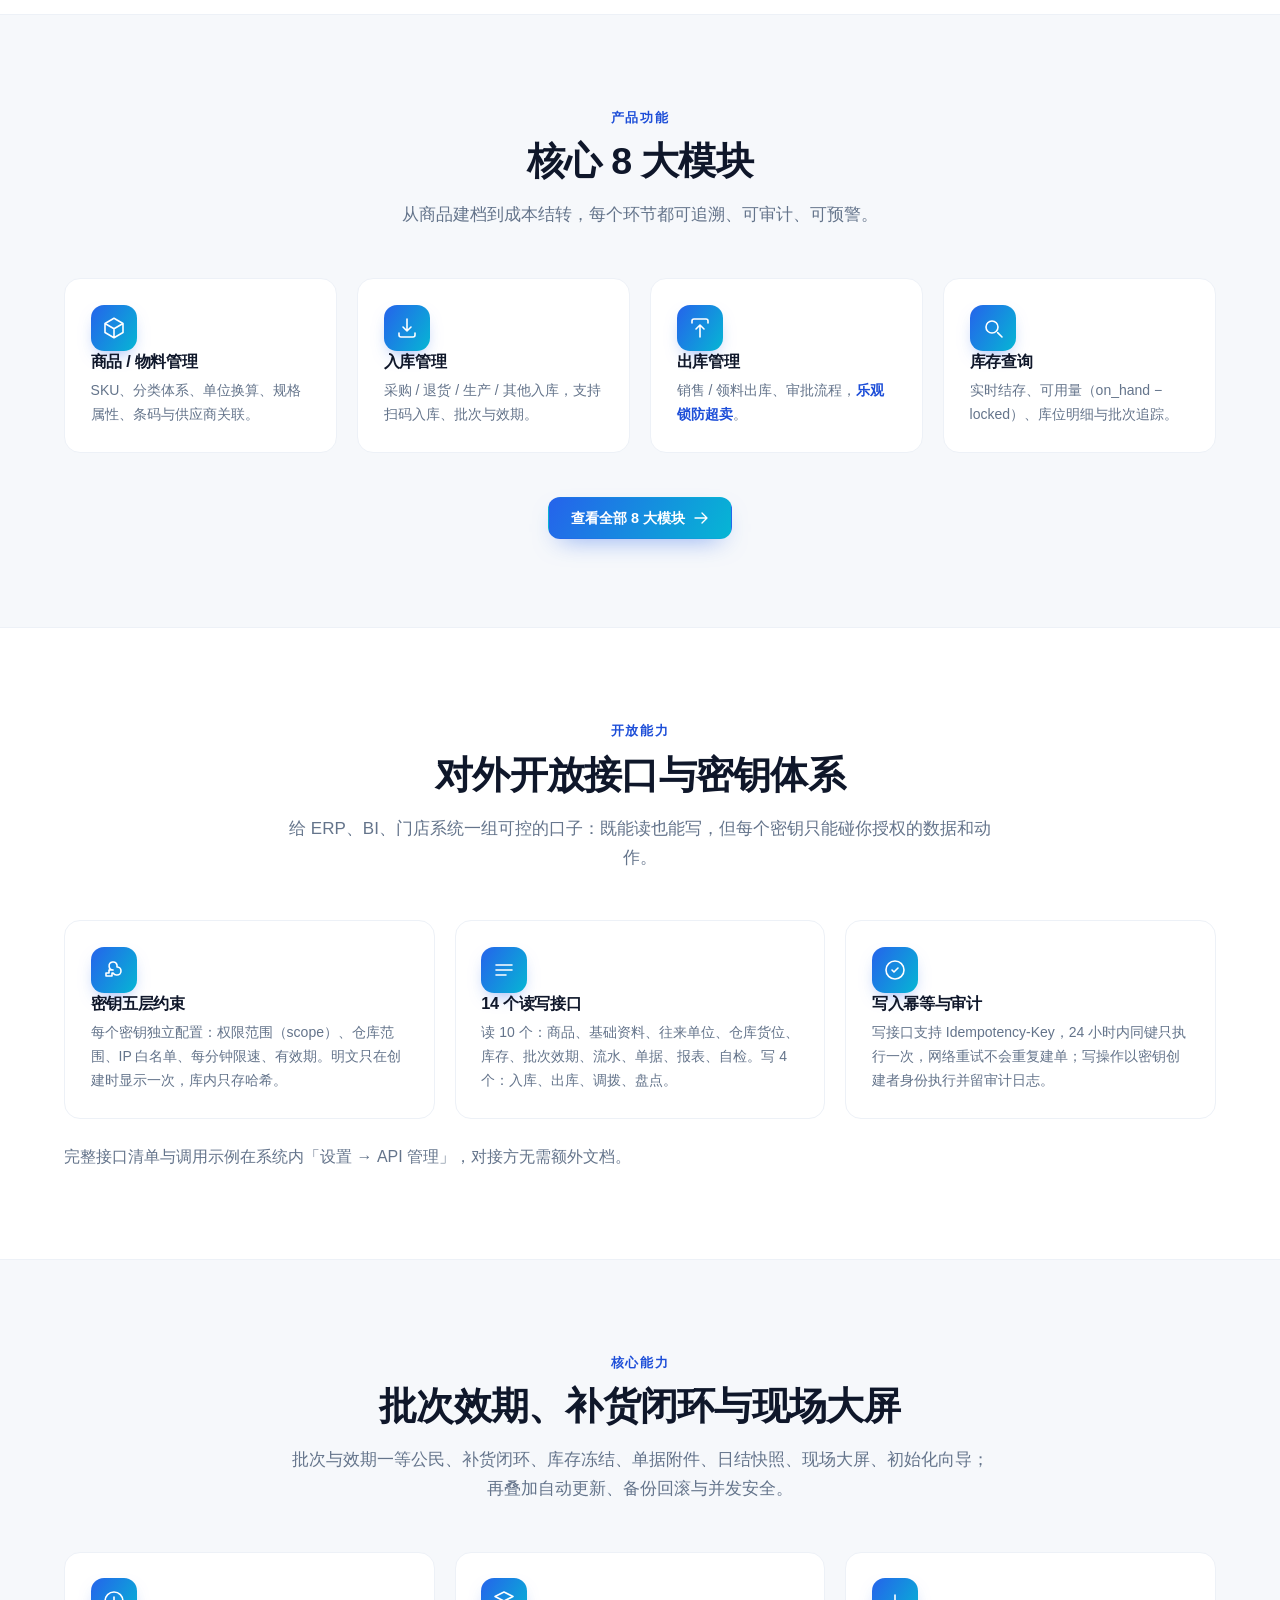
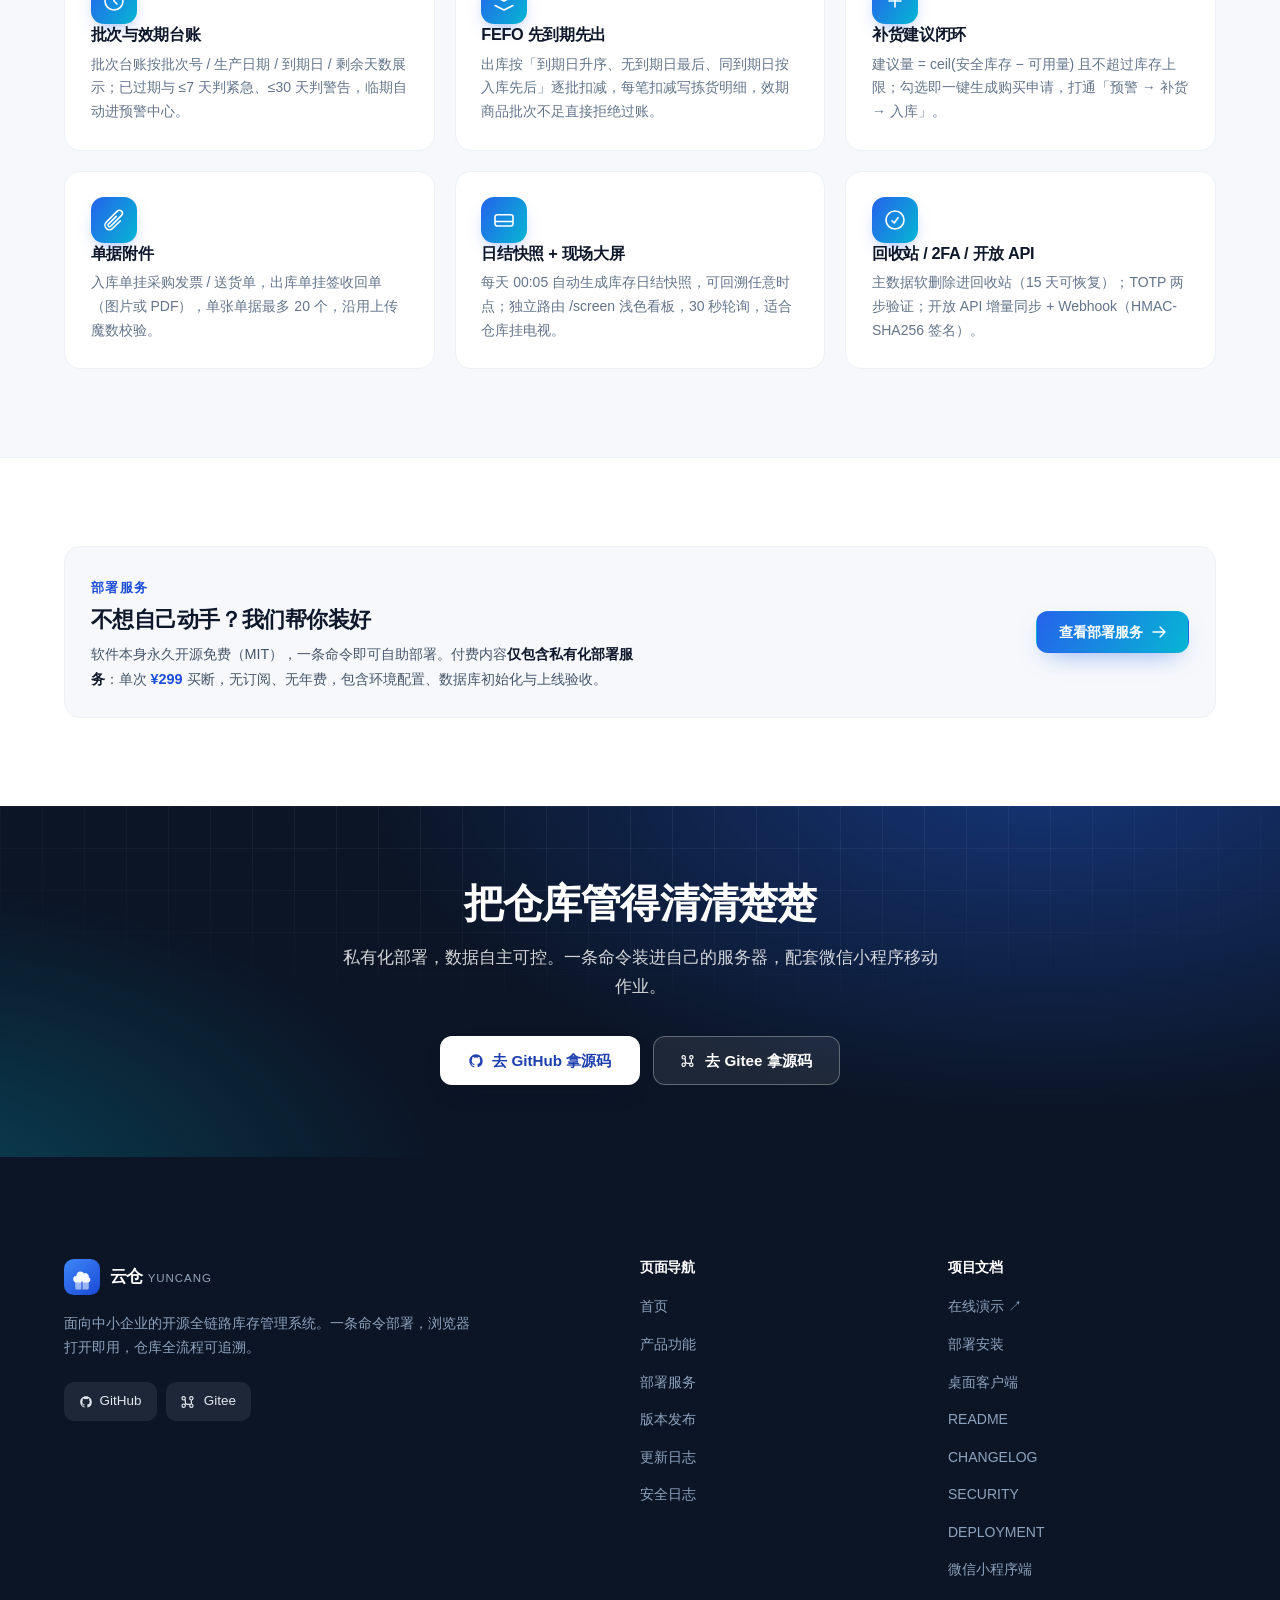
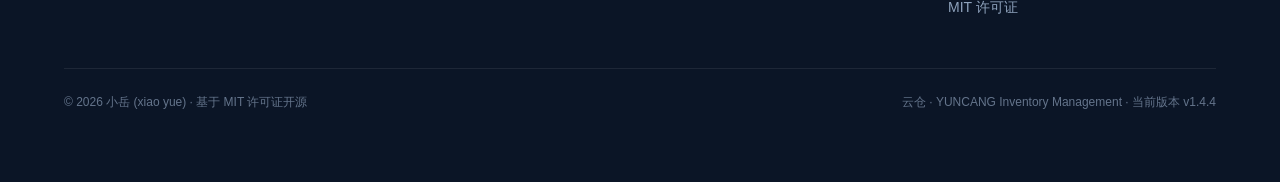
==== commit da1d6717: "1" ====
--- a/index.html
+++ b/index.html
@@ -38,6 +38,7 @@
         <a href="index.html" class="active" aria-current="page">首页</a>
         <a href="features.html">产品功能</a>
         <a href="install.html">部署安装</a>
+        <a href="desktop.html">桌面客户端</a>
         <a href="releases.html">版本发布</a>
         <a href="changelog.html">更新日志</a>
         <a href="security.html">安全日志</a>
@@ -64,6 +65,7 @@
         <li><a href="index.html" class="active" aria-current="page">首页</a></li>
         <li><a href="features.html">产品功能</a></li>
         <li><a href="install.html">部署安装</a></li>
+        <li><a href="desktop.html">桌面客户端</a></li>
         <li><a href="releases.html">版本发布</a></li>
         <li><a href="changelog.html">更新日志</a></li>
         <li><a href="security.html">安全日志</a></li>
@@ -564,6 +566,7 @@
           <ul>
             <li><a href="https://yc.yuejiaxin.ln.cn/" target="_blank" rel="noopener">在线演示 ↗</a></li>
             <li><a href="install.html">部署安装</a></li>
+        <li><a href="desktop.html">桌面客户端</a></li>
             <li><a href="https://github.com/yuejiaxinabc/cloud-warehouse/blob/main/README.md" target="_blank" rel="noopener">README</a></li>
             <li><a href="https://github.com/yuejiaxinabc/cloud-warehouse/blob/main/docs/CHANGELOG.md" target="_blank" rel="noopener">CHANGELOG</a></li>
             <li><a href="https://github.com/yuejiaxinabc/cloud-warehouse/blob/main/docs/SECURITY.md" target="_blank" rel="noopener">SECURITY</a></li>
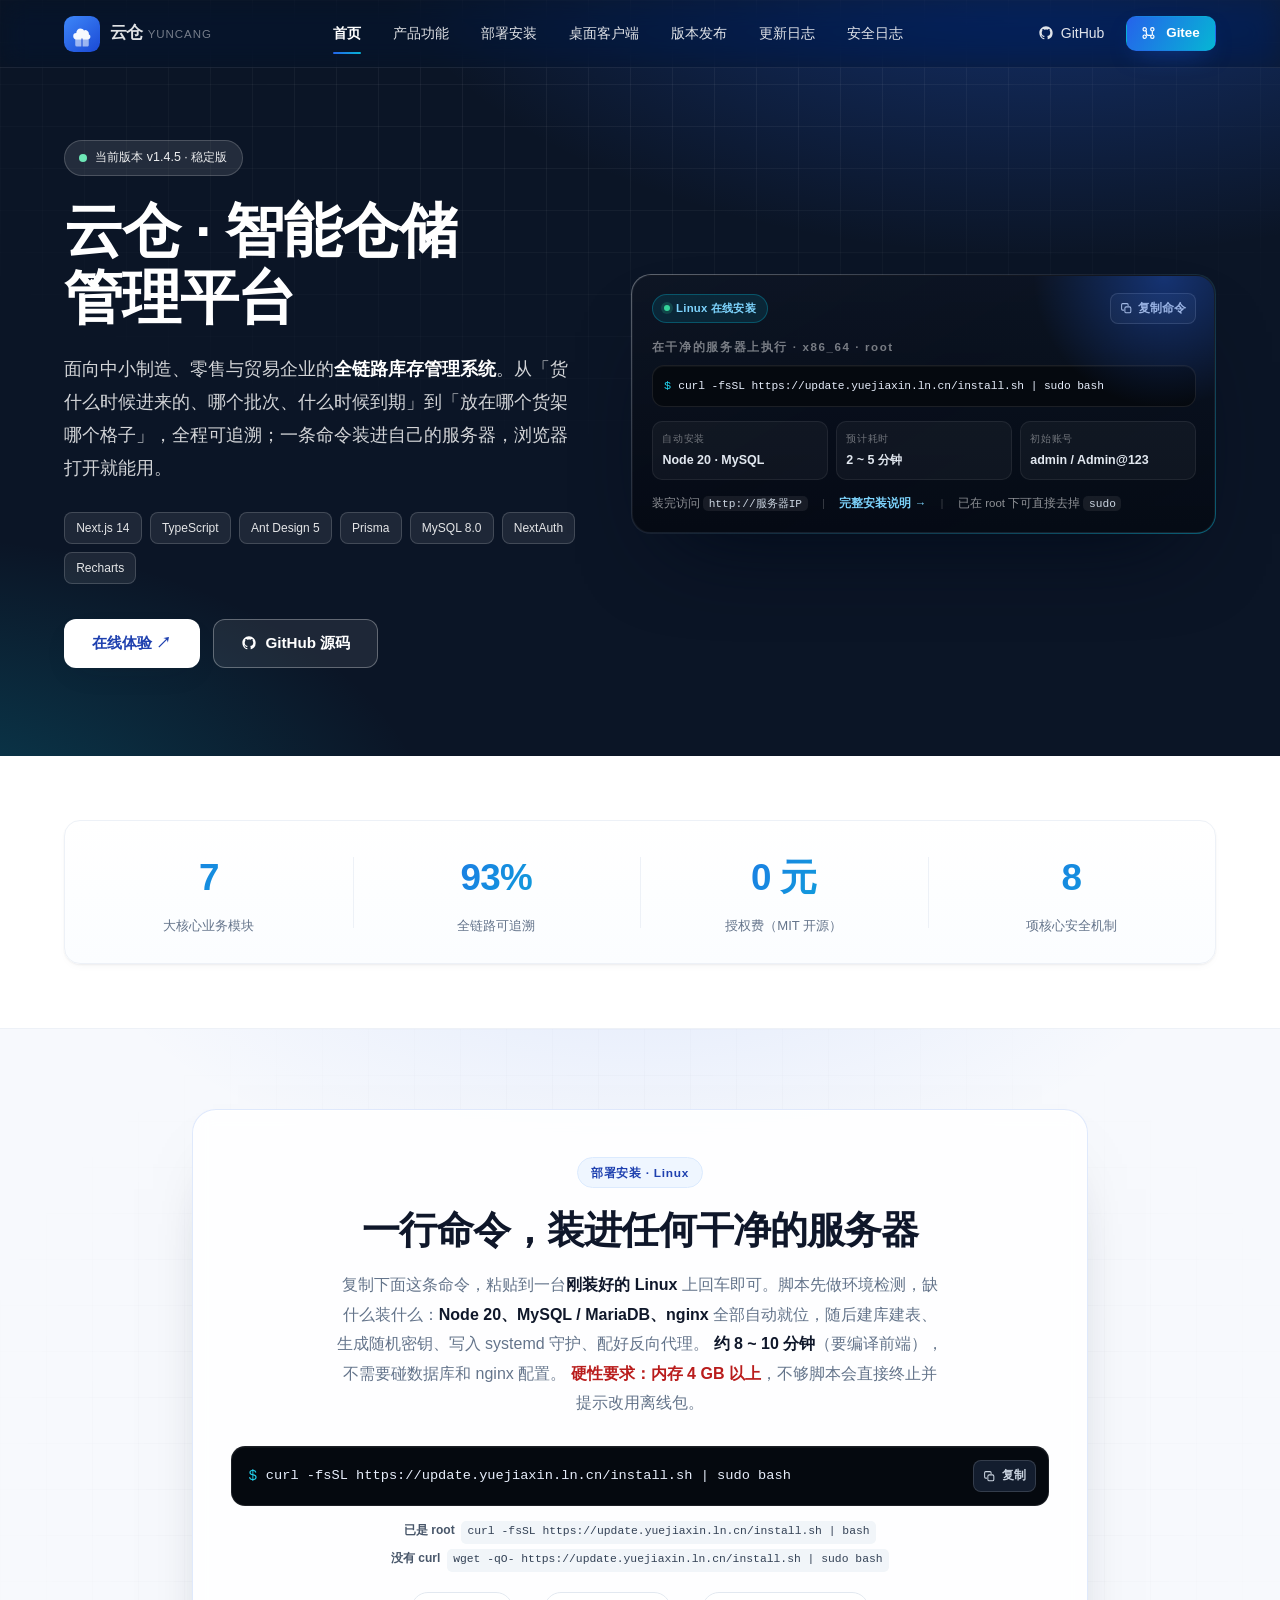
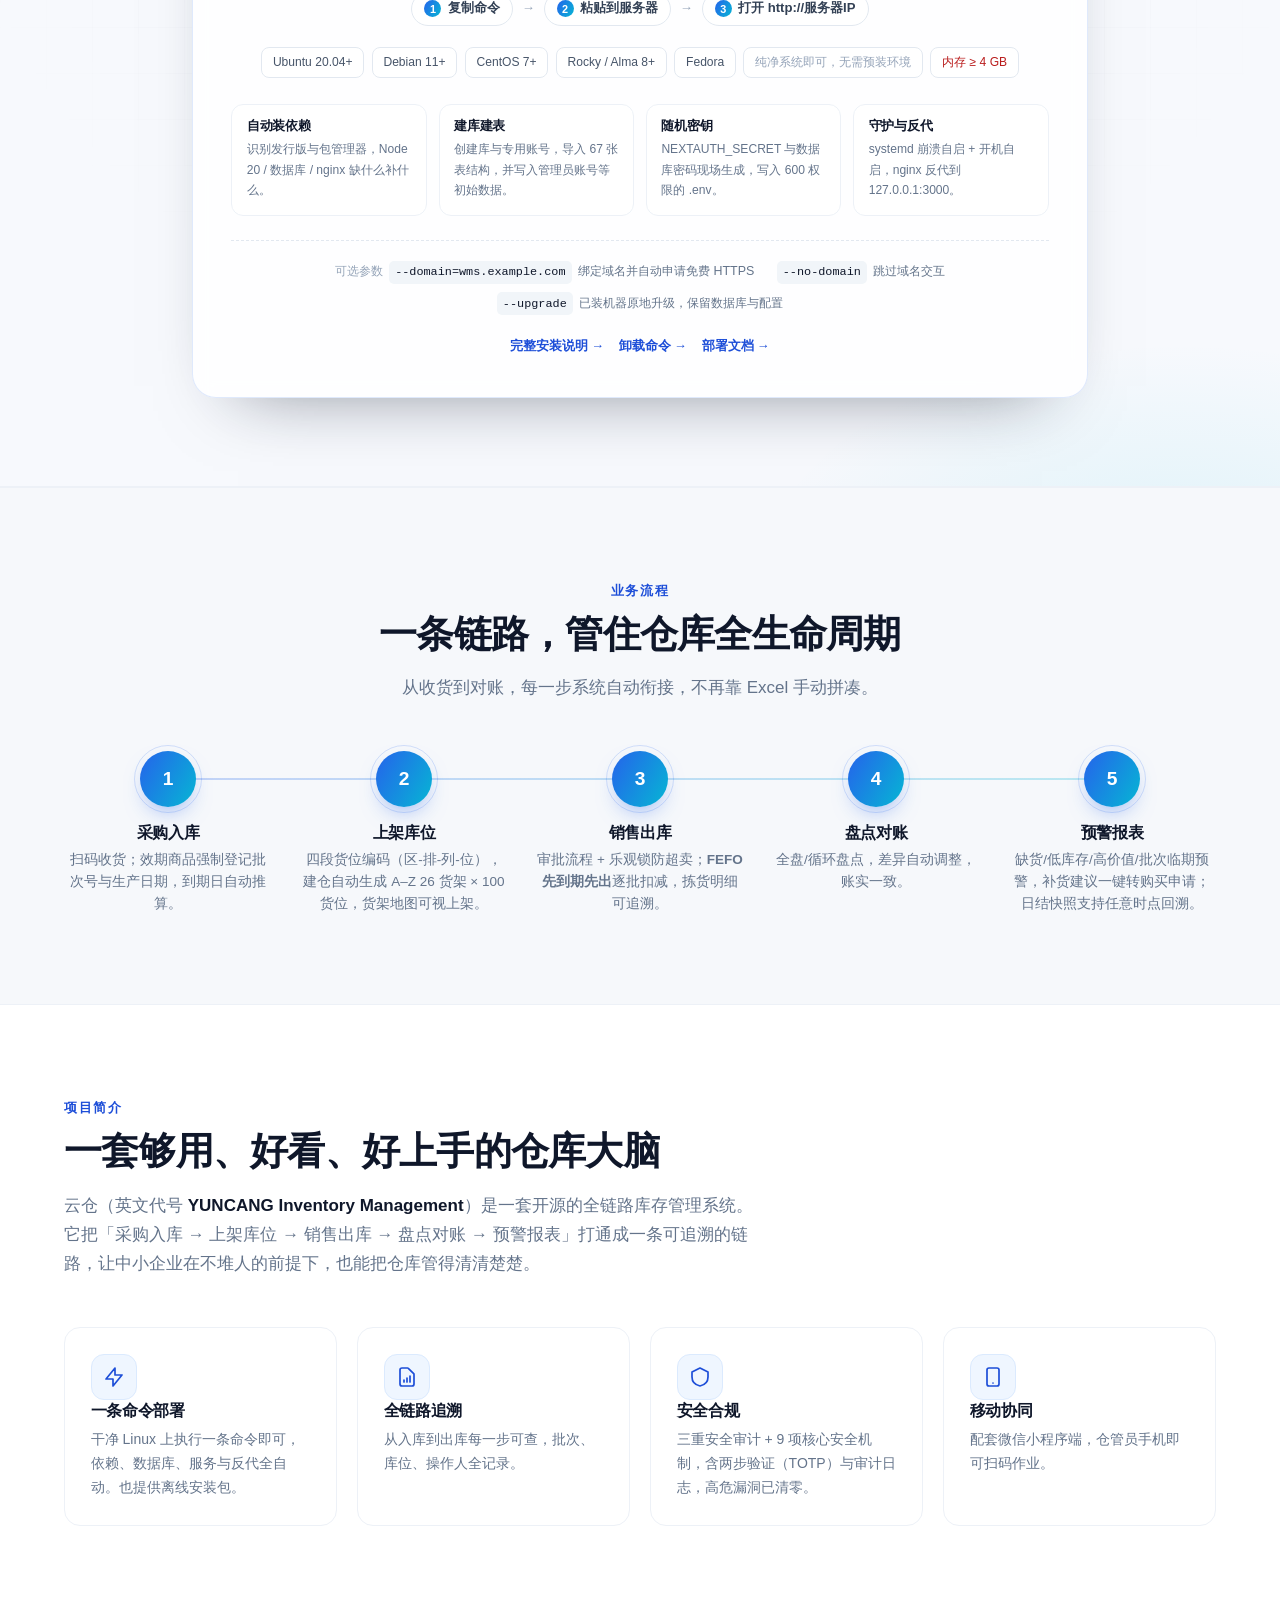
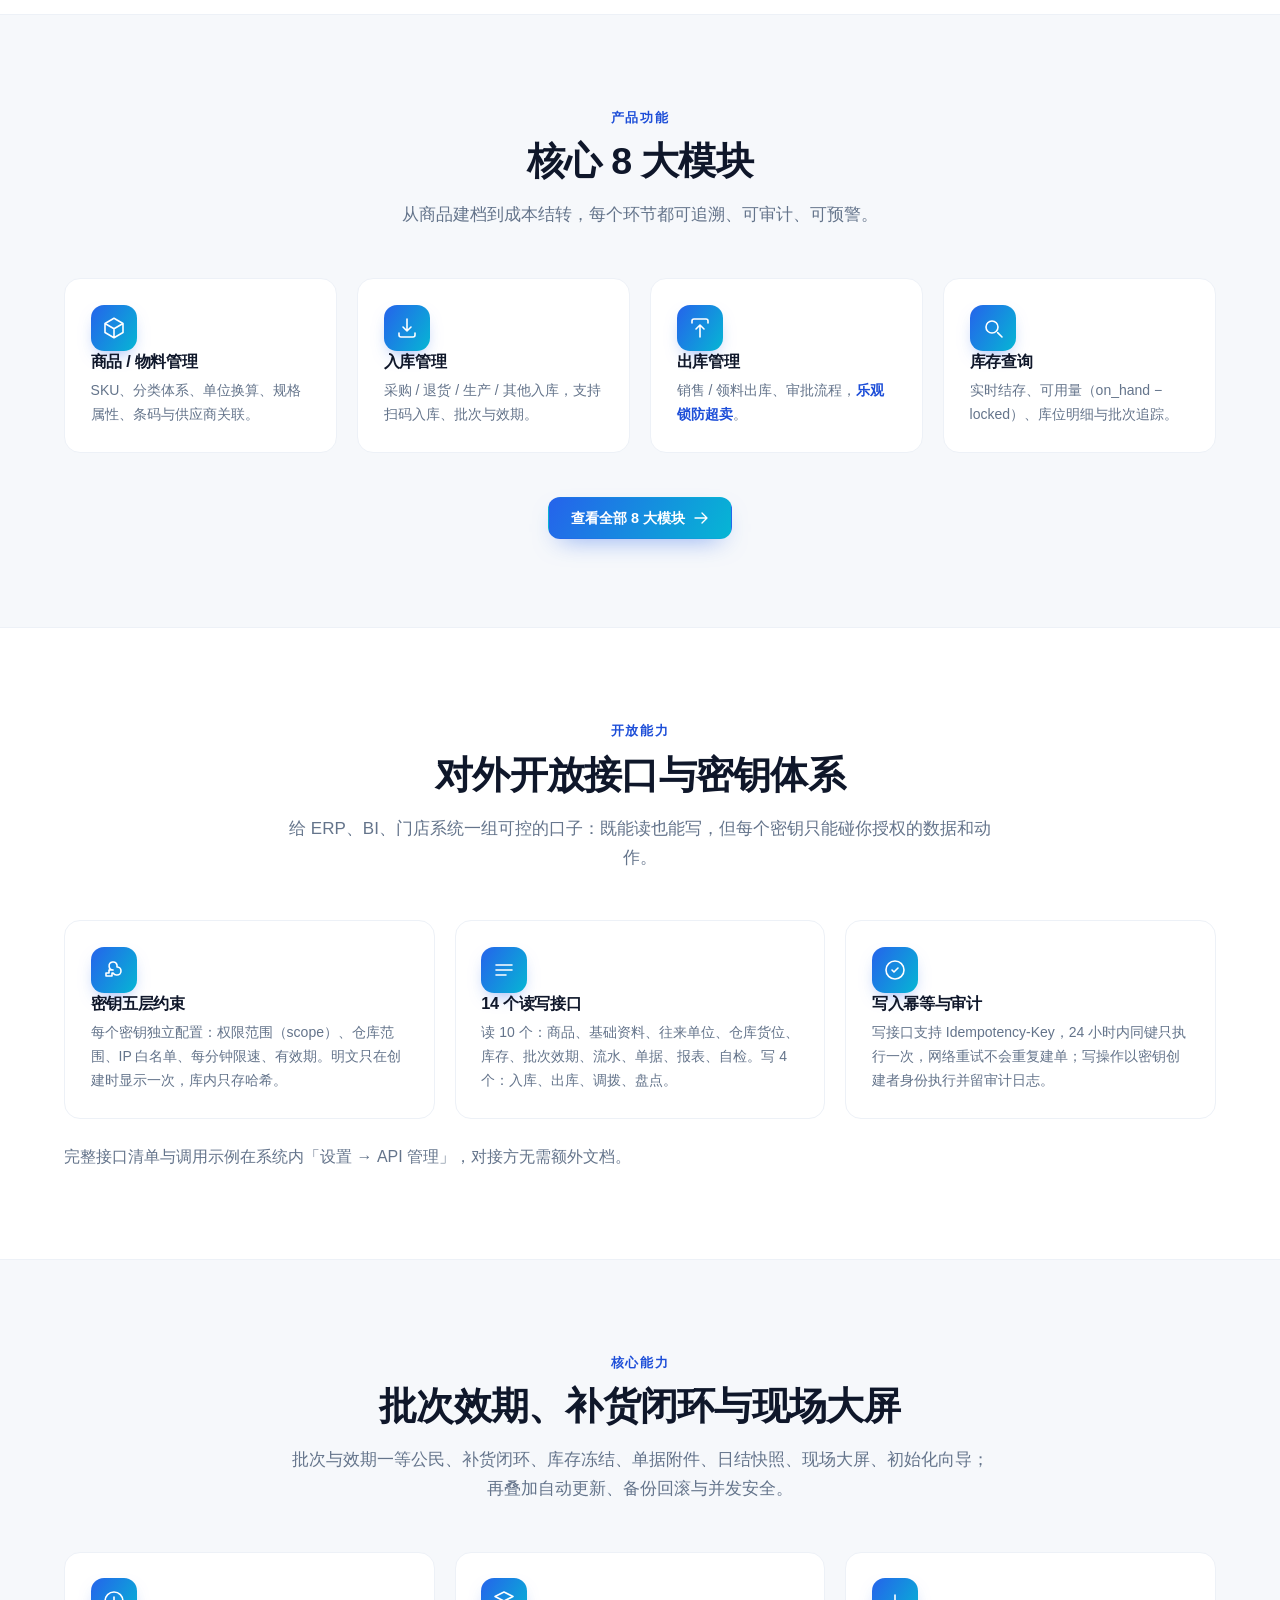
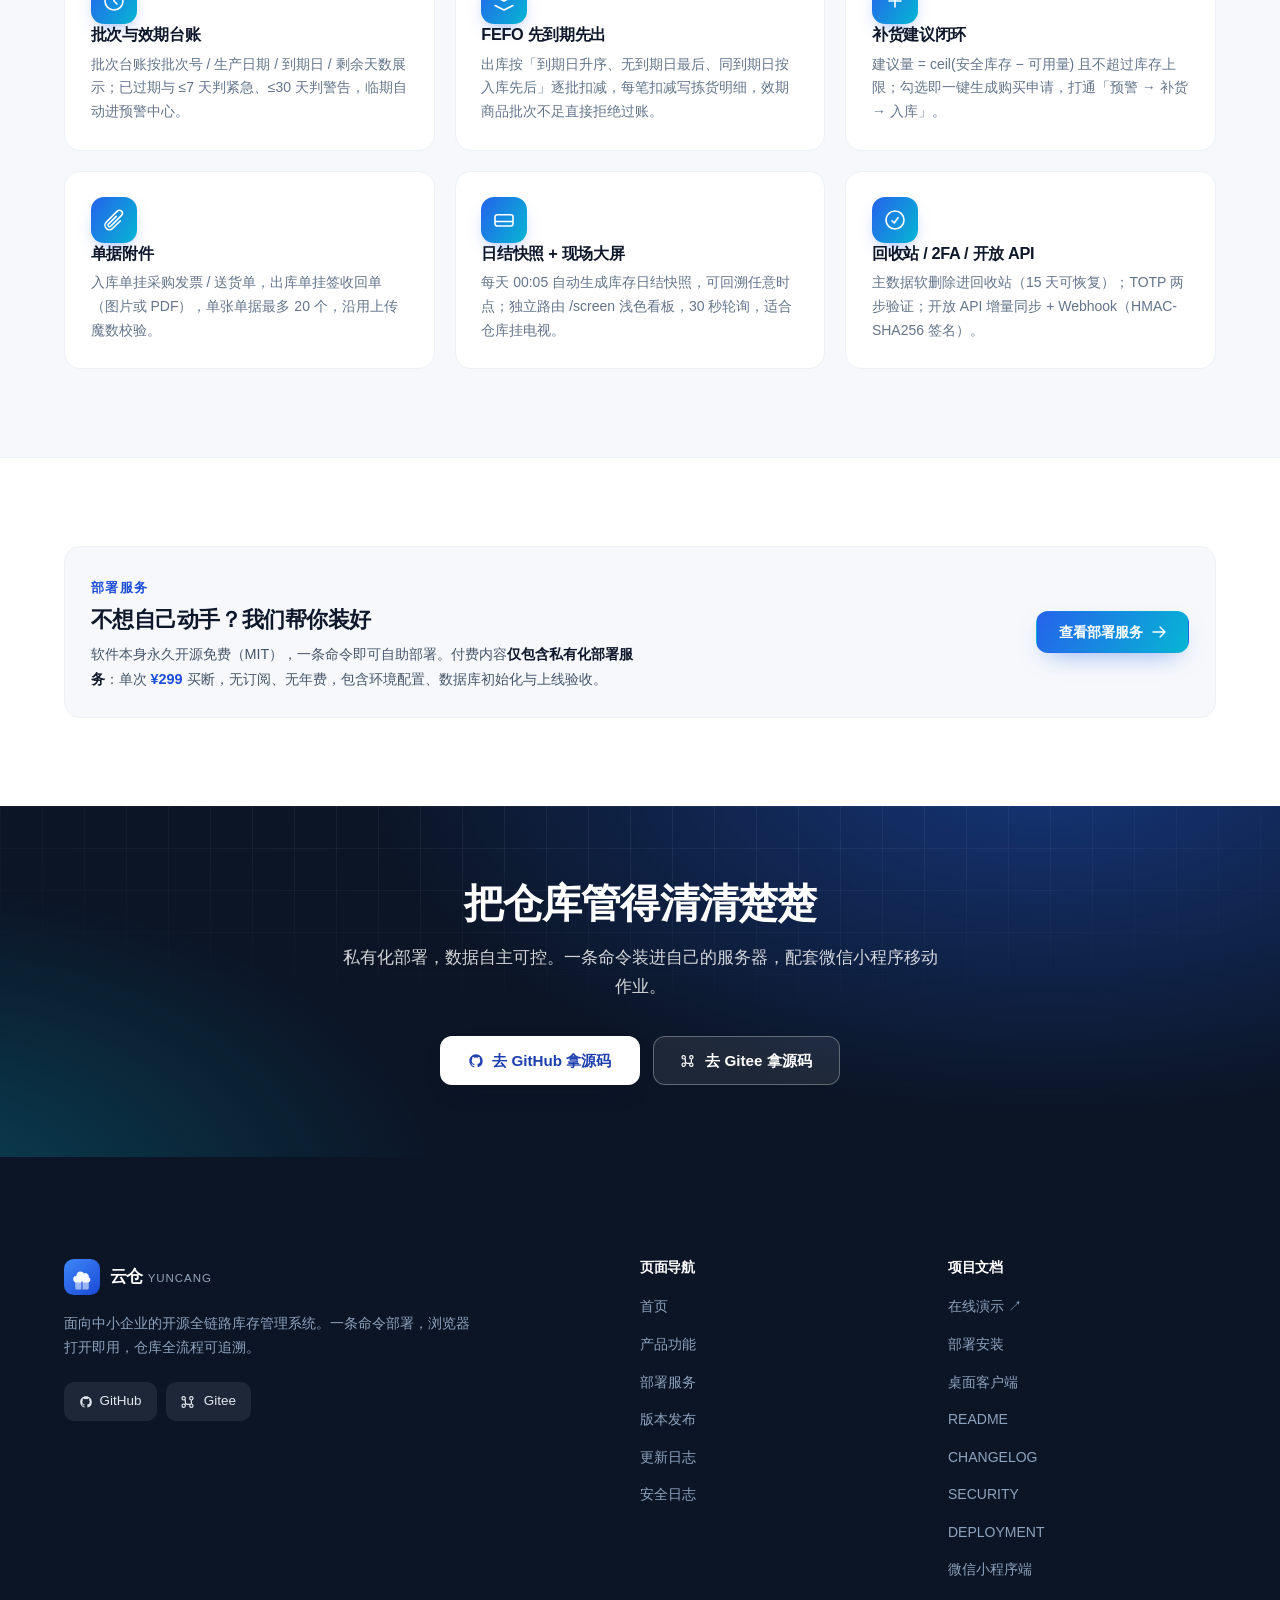
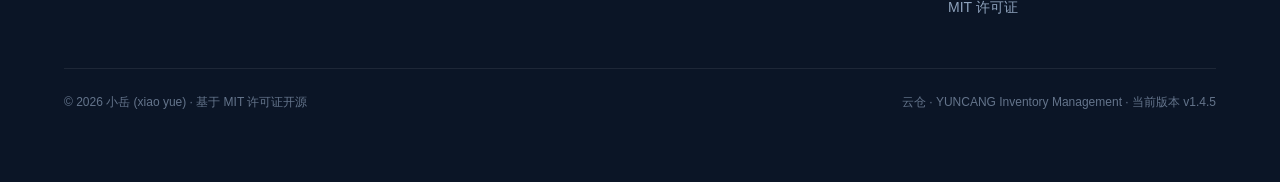
==== commit d47d94bf: "站点 v1.4.5 正式版：更新链路修复、货位封禁、桌面端密钥；安装页增加测试版一键命令" ====
--- a/index.html
+++ b/index.html
@@ -86,7 +86,7 @@
           <div class="reveal">
             <span class="hero-badge">
               <span class="dot"></span>
-              当前版本 v1.4.4 · 稳定版
+              当前版本 v1.4.5 · 稳定版
             </span>
             <h1 class="hero-title">云仓 · 智能仓储<br />管理平台</h1>
             <p class="hero-lead">
@@ -579,7 +579,7 @@
 
       <div class="footer-bottom">
         <p>© <span id="year">2026</span> 小岳 (xiao yue) · 基于 MIT 许可证开源</p>
-        <p>云仓 · YUNCANG Inventory Management · 当前版本 v1.4.4</p>
+        <p>云仓 · YUNCANG Inventory Management · 当前版本 v1.4.5</p>
       </div>
     </div>
   </footer>
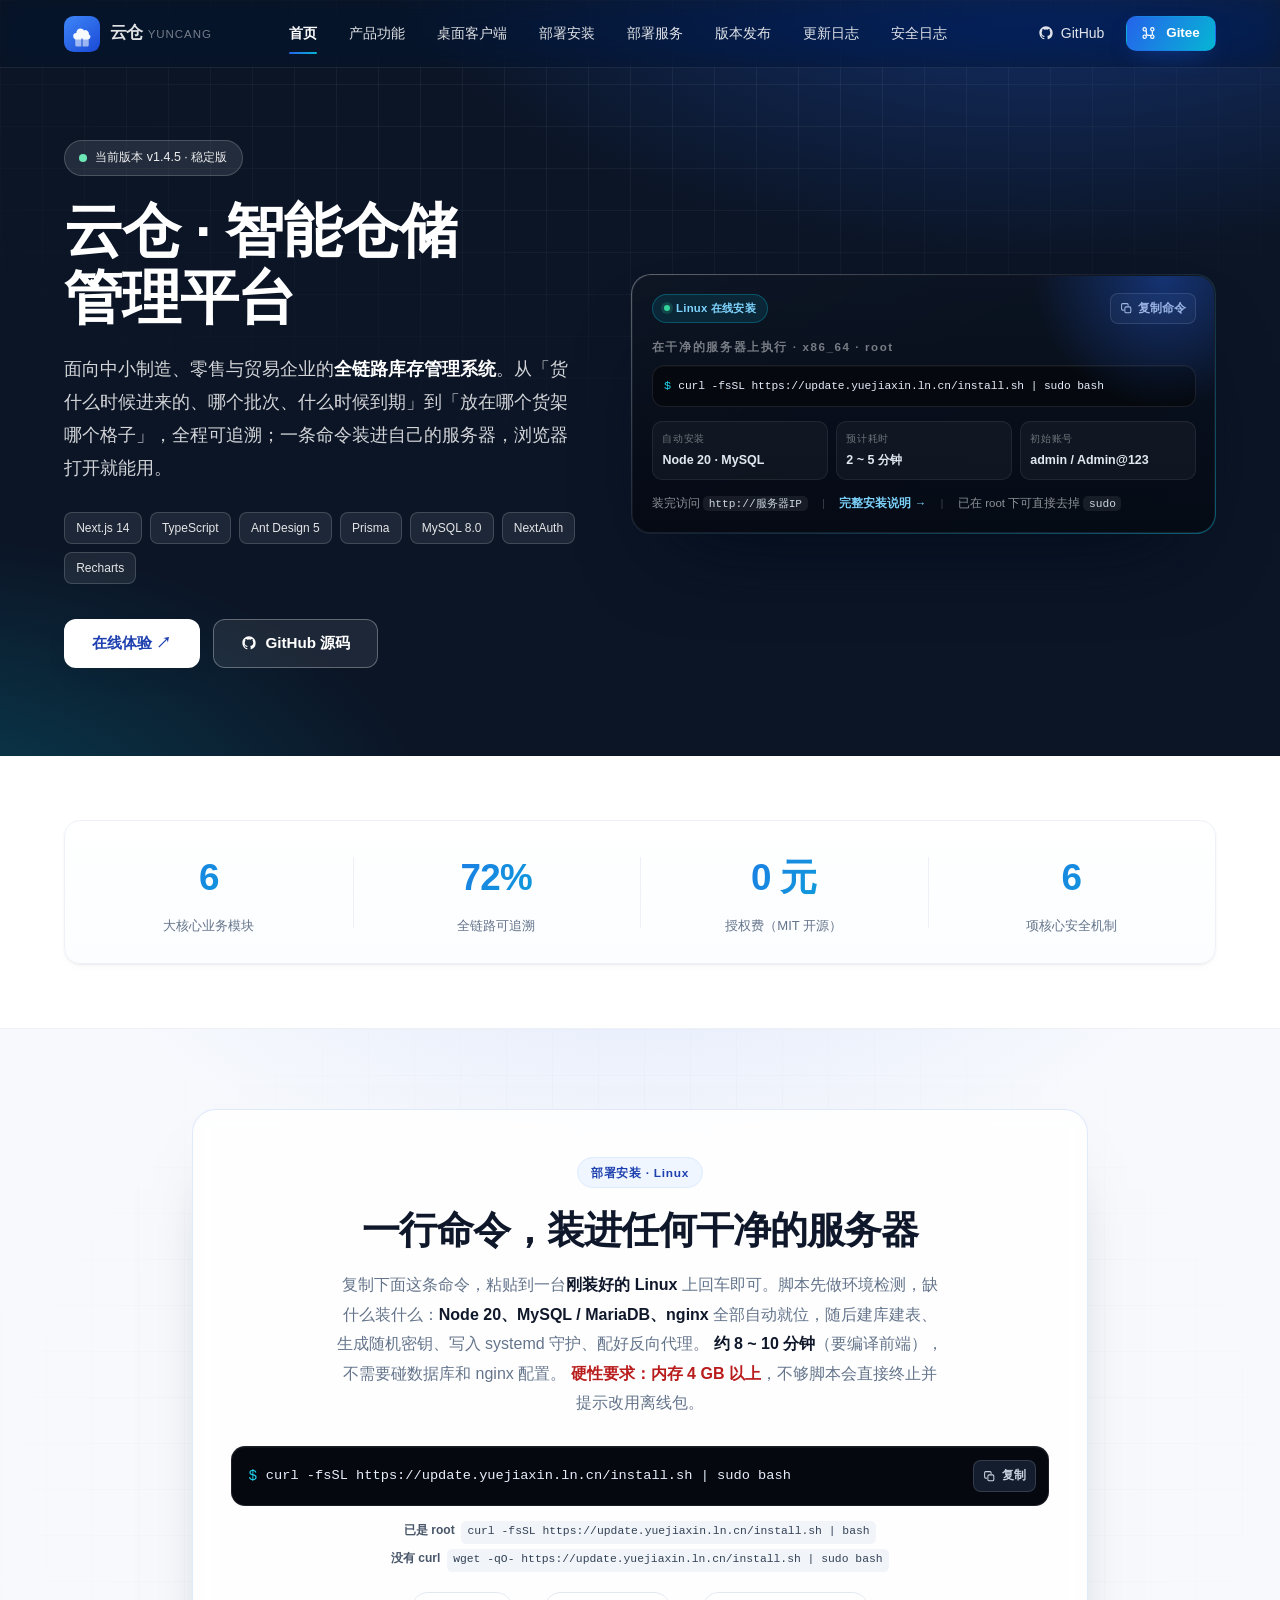
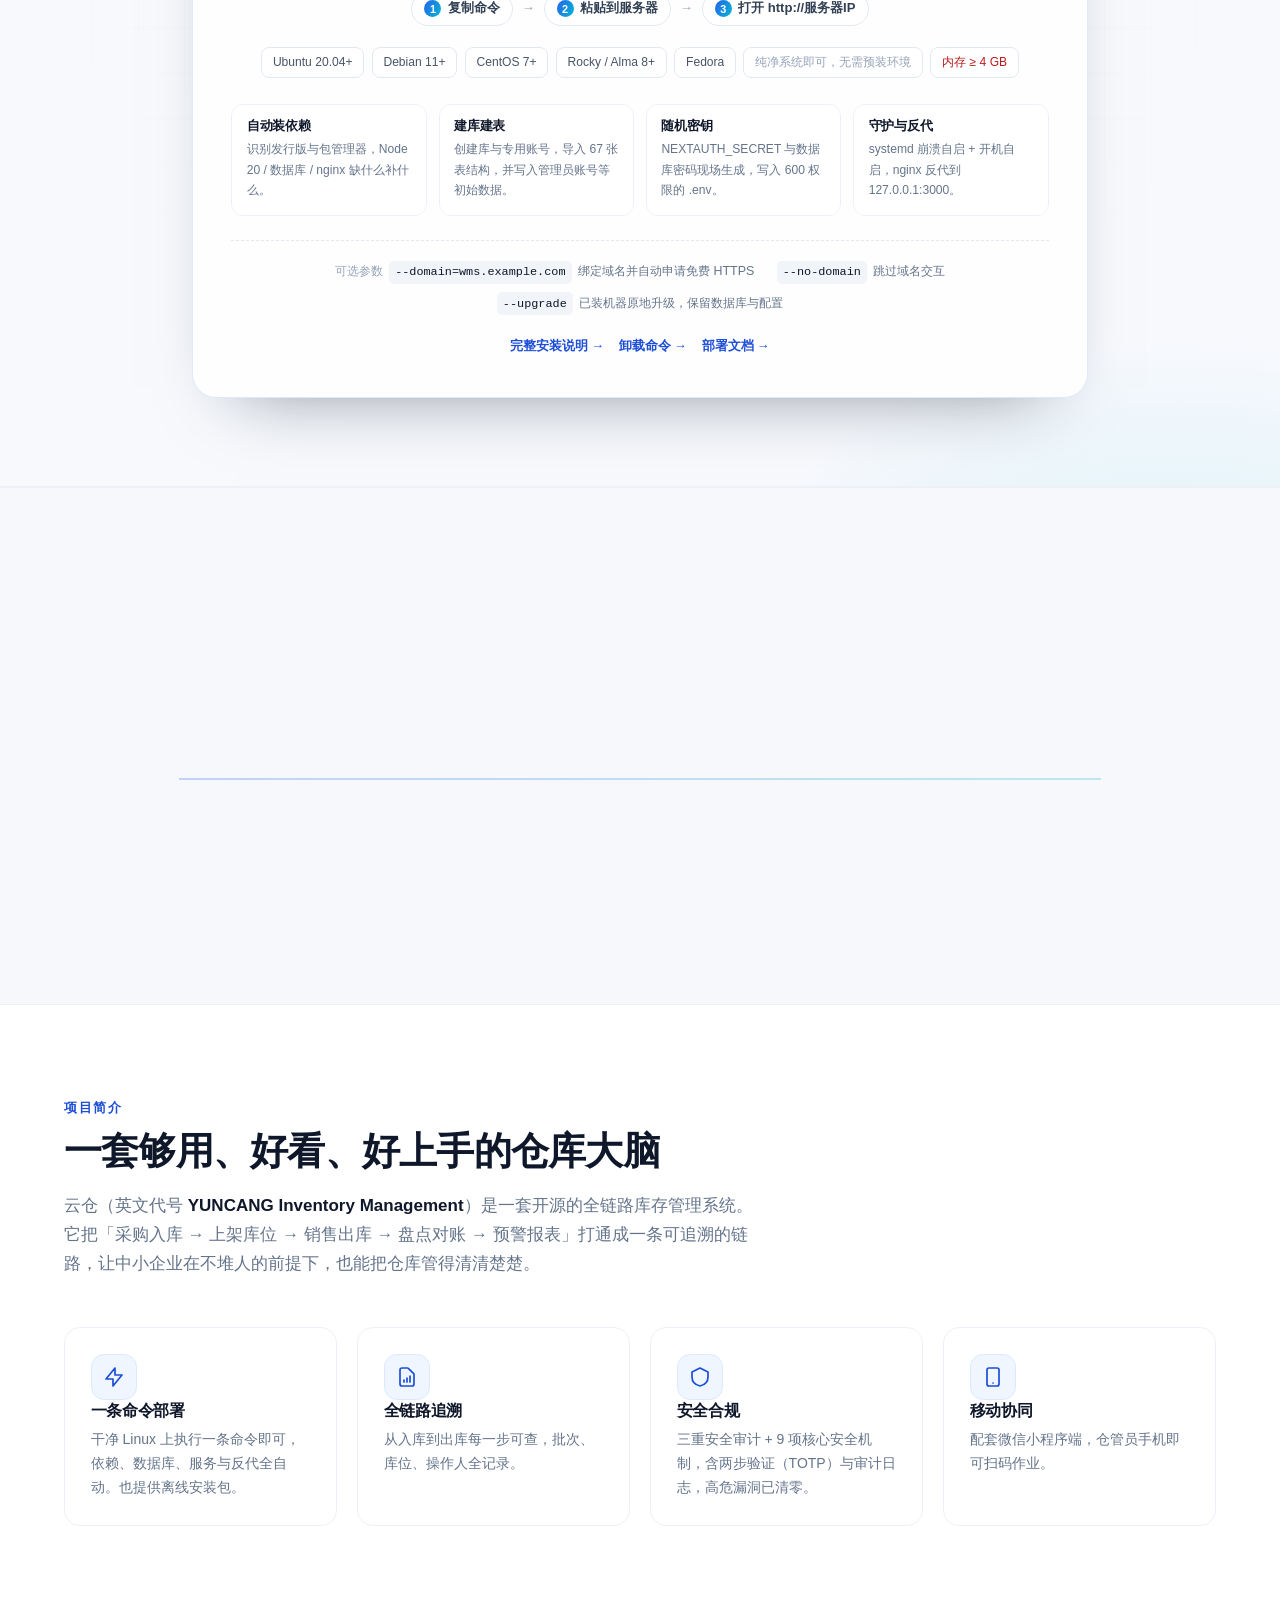
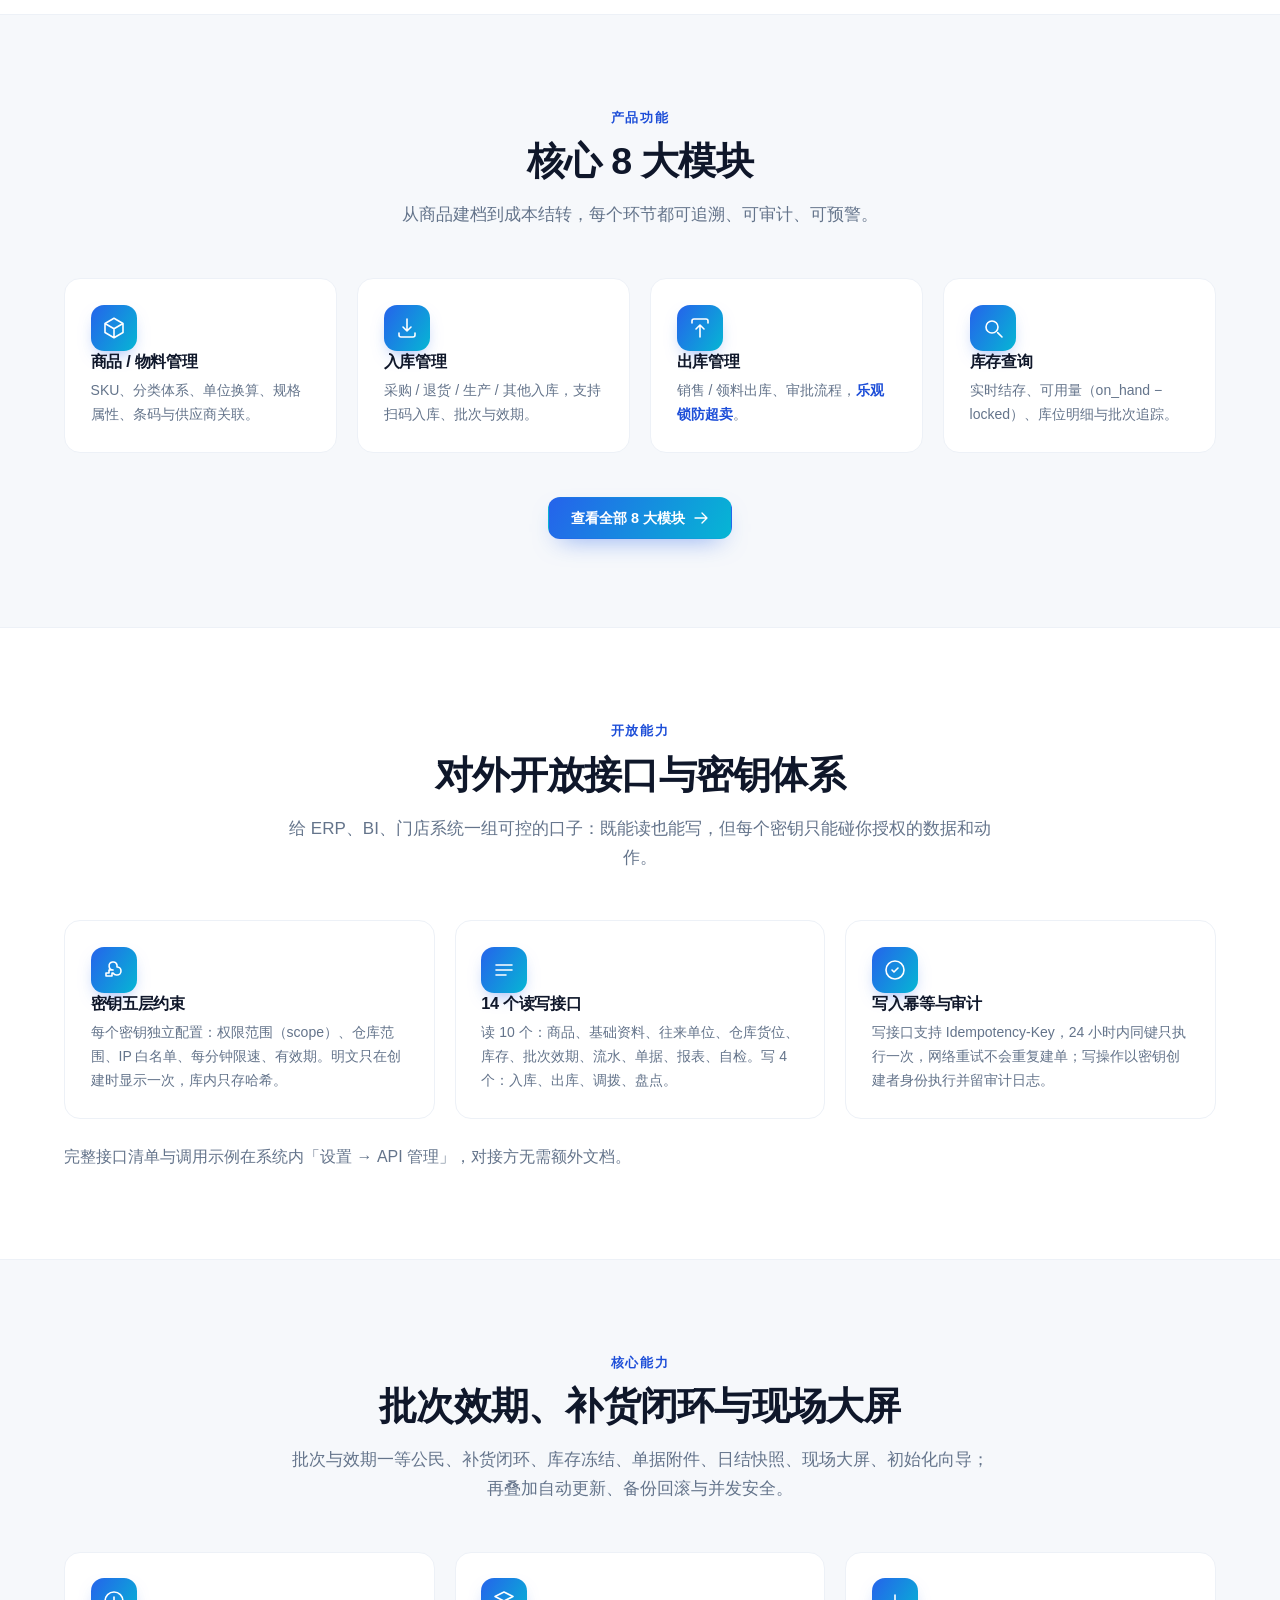
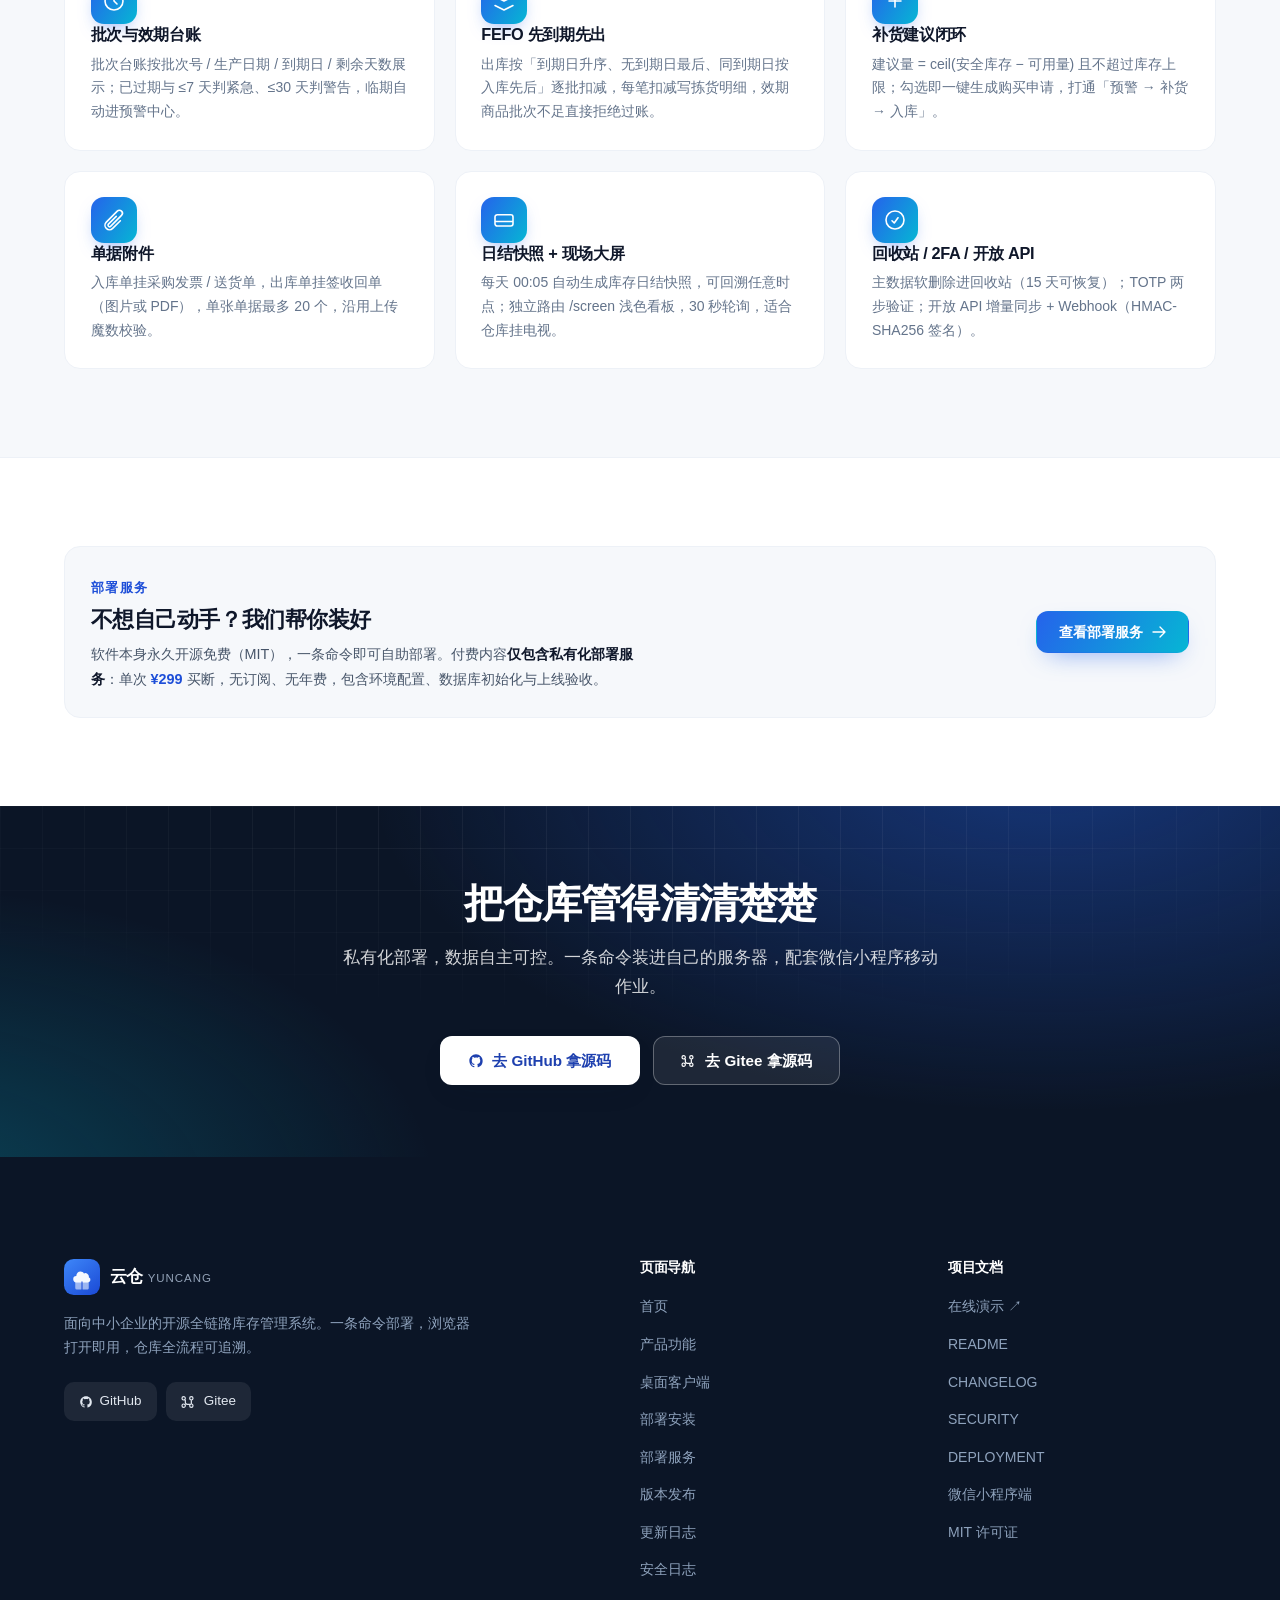
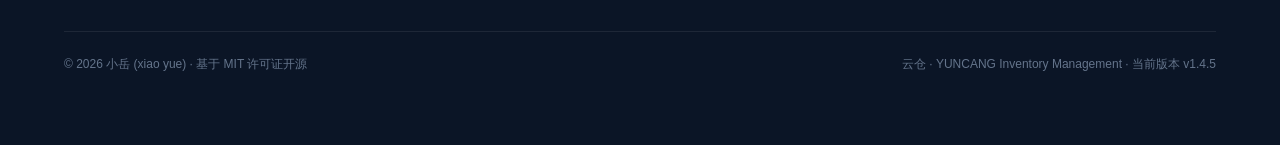
==== commit bf7cce6d: "1" ====
--- a/index.html
+++ b/index.html
@@ -37,8 +37,9 @@
       <nav class="main-nav" aria-label="主导航">
         <a href="index.html" class="active" aria-current="page">首页</a>
         <a href="features.html">产品功能</a>
+        <a href="desktop.html">桌面客户端</a>
         <a href="install.html">部署安装</a>
-        <a href="desktop.html">桌面客户端</a>
+        <a href="pricing.html">部署服务</a>
         <a href="releases.html">版本发布</a>
         <a href="changelog.html">更新日志</a>
         <a href="security.html">安全日志</a>
@@ -64,8 +65,9 @@
       <ul>
         <li><a href="index.html" class="active" aria-current="page">首页</a></li>
         <li><a href="features.html">产品功能</a></li>
+        <li><a href="desktop.html">桌面客户端</a></li>
         <li><a href="install.html">部署安装</a></li>
-        <li><a href="desktop.html">桌面客户端</a></li>
+        <li><a href="pricing.html">部署服务</a></li>
         <li><a href="releases.html">版本发布</a></li>
         <li><a href="changelog.html">更新日志</a></li>
         <li><a href="security.html">安全日志</a></li>
@@ -554,6 +556,8 @@
           <ul>
             <li><a href="index.html">首页</a></li>
             <li><a href="features.html">产品功能</a></li>
+            <li><a href="desktop.html">桌面客户端</a></li>
+            <li><a href="install.html">部署安装</a></li>
             <li><a href="pricing.html">部署服务</a></li>
             <li><a href="releases.html">版本发布</a></li>
             <li><a href="changelog.html">更新日志</a></li>
@@ -565,8 +569,6 @@
           <h4>项目文档</h4>
           <ul>
             <li><a href="https://yc.yuejiaxin.ln.cn/" target="_blank" rel="noopener">在线演示 ↗</a></li>
-            <li><a href="install.html">部署安装</a></li>
-        <li><a href="desktop.html">桌面客户端</a></li>
             <li><a href="https://github.com/yuejiaxinabc/cloud-warehouse/blob/main/README.md" target="_blank" rel="noopener">README</a></li>
             <li><a href="https://github.com/yuejiaxinabc/cloud-warehouse/blob/main/docs/CHANGELOG.md" target="_blank" rel="noopener">CHANGELOG</a></li>
             <li><a href="https://github.com/yuejiaxinabc/cloud-warehouse/blob/main/docs/SECURITY.md" target="_blank" rel="noopener">SECURITY</a></li>
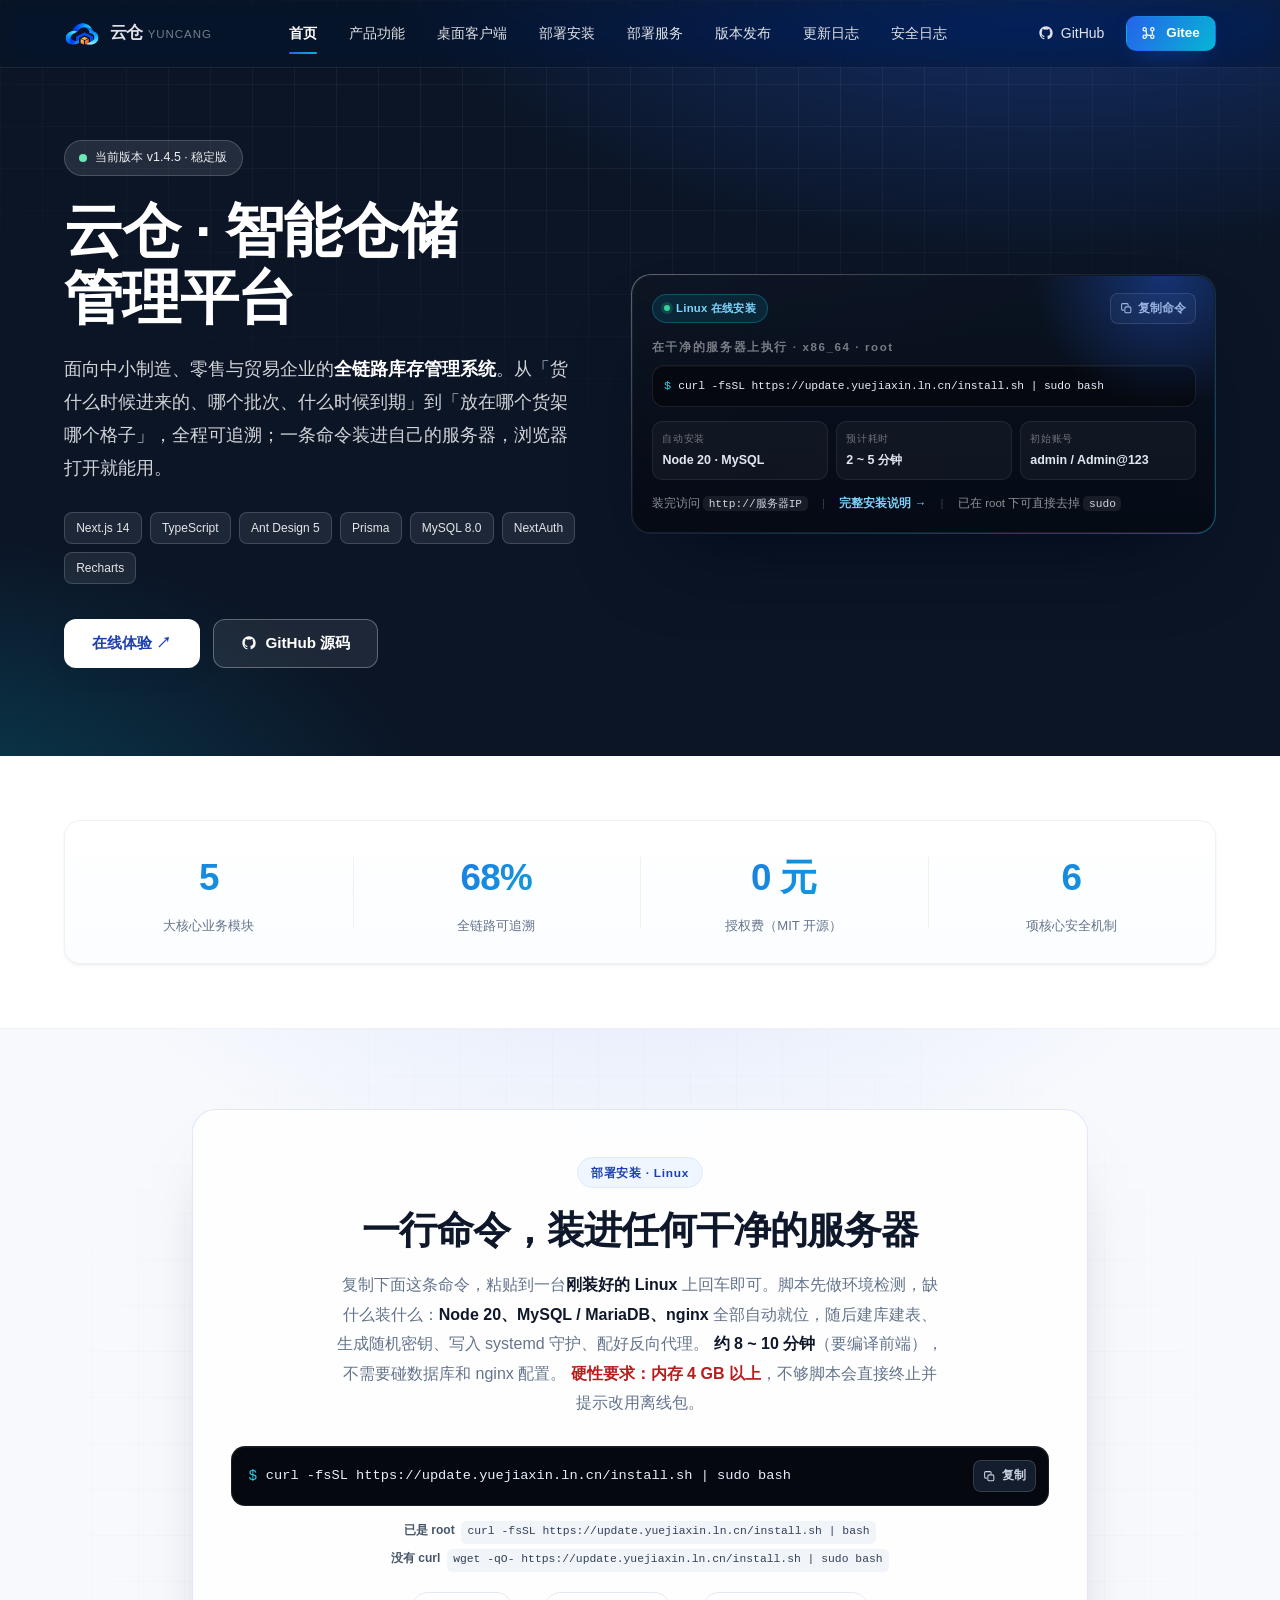
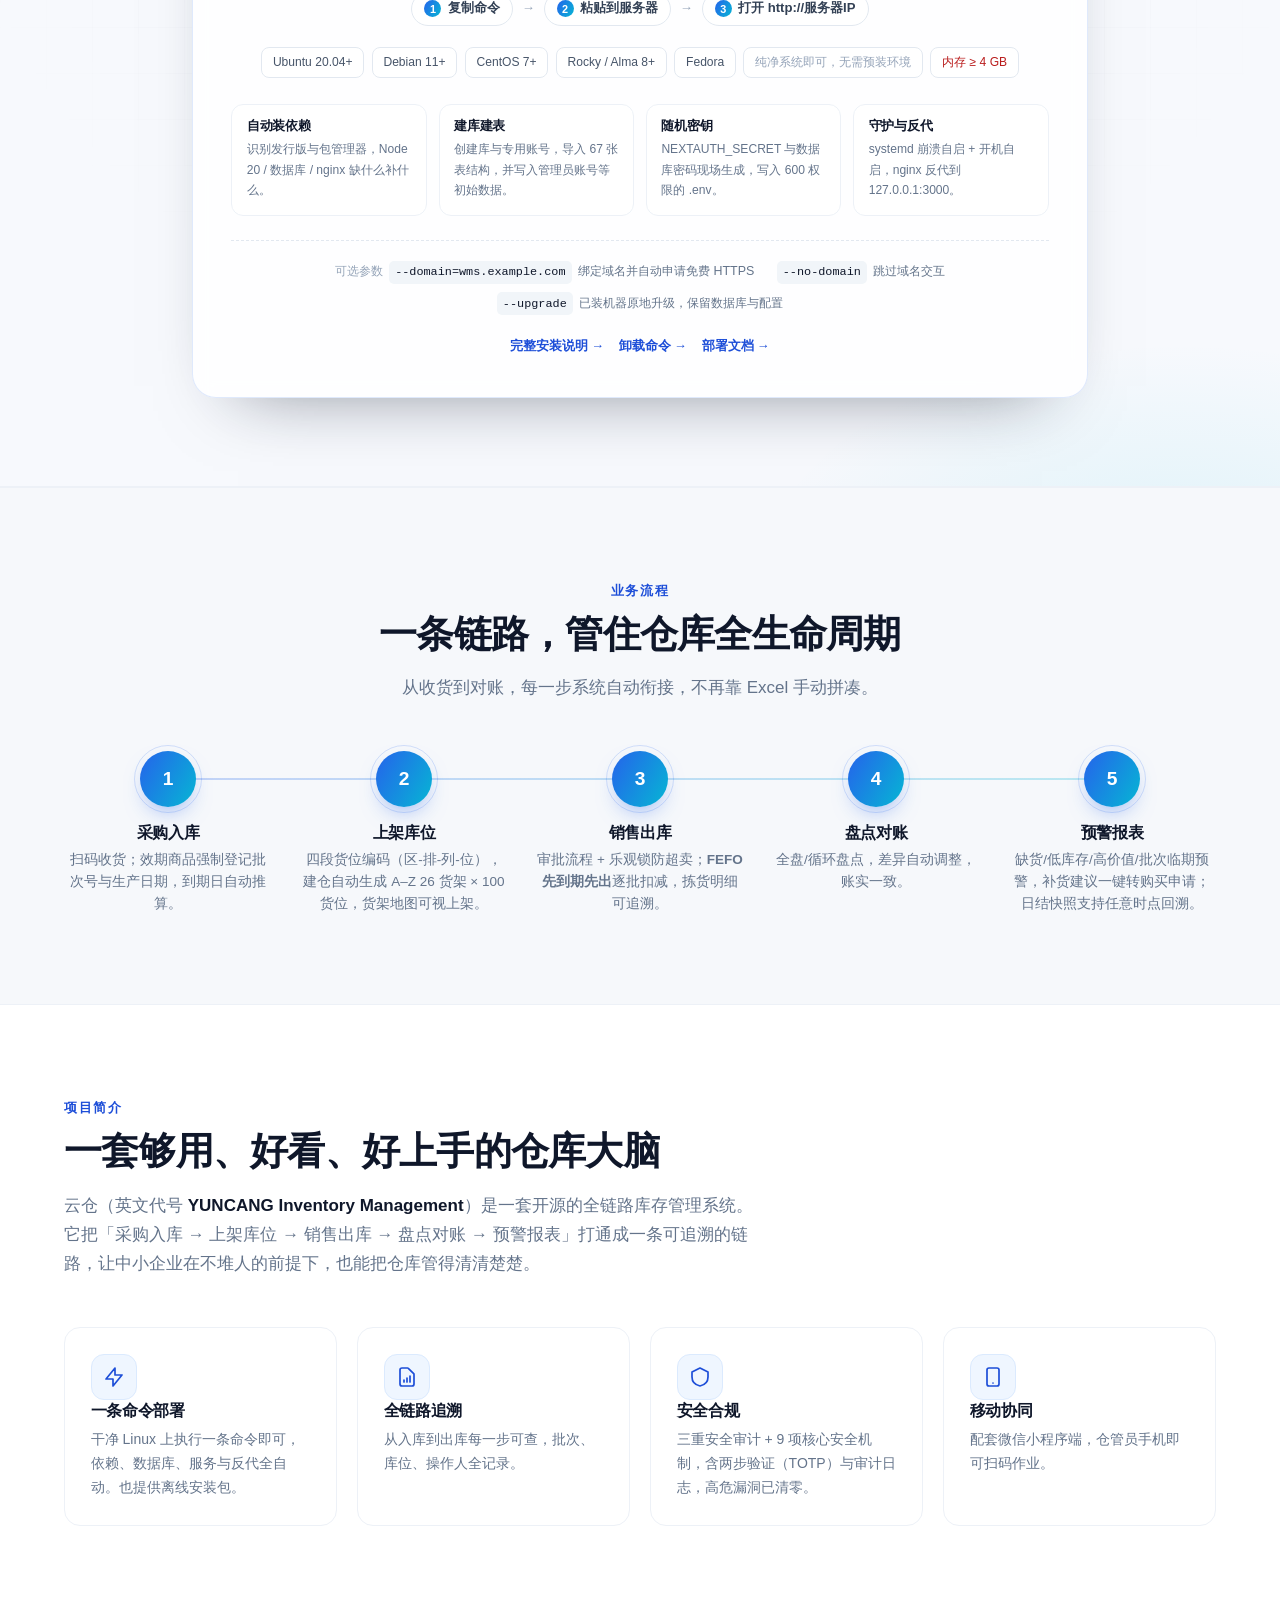
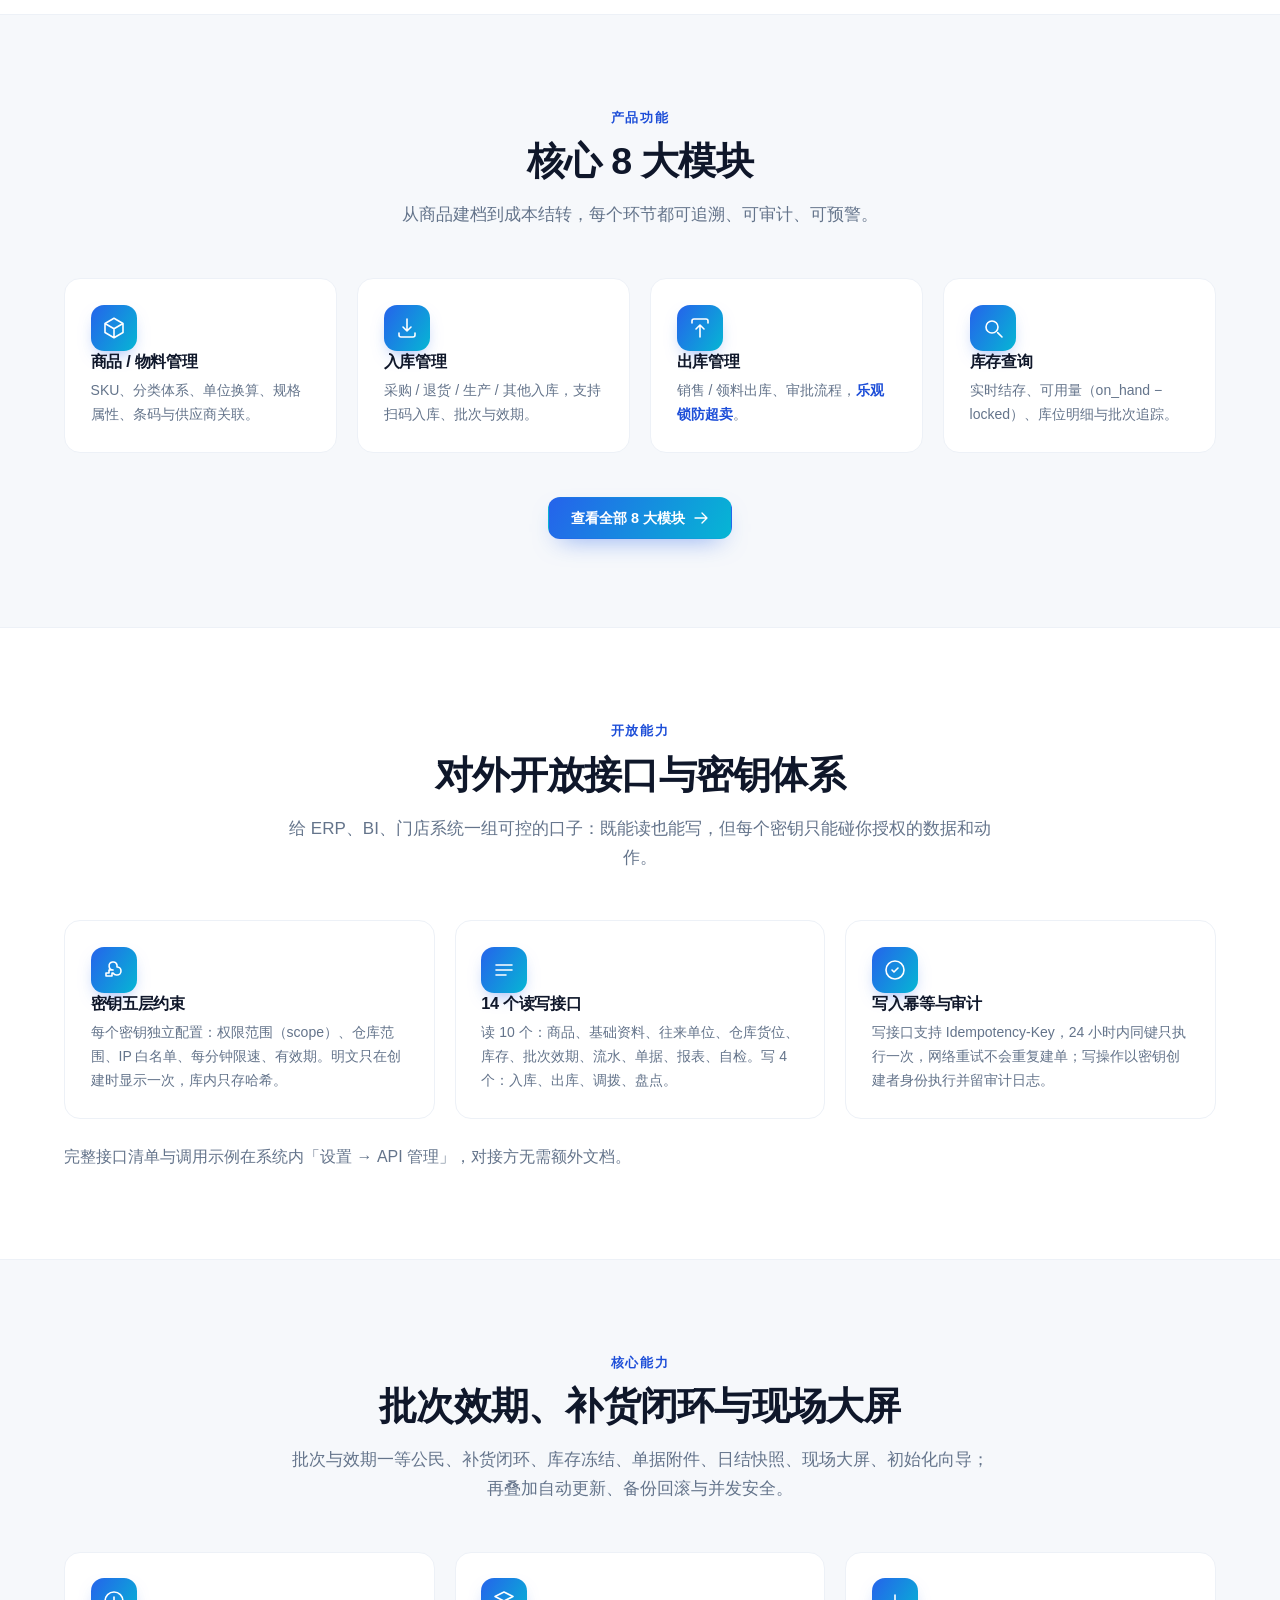
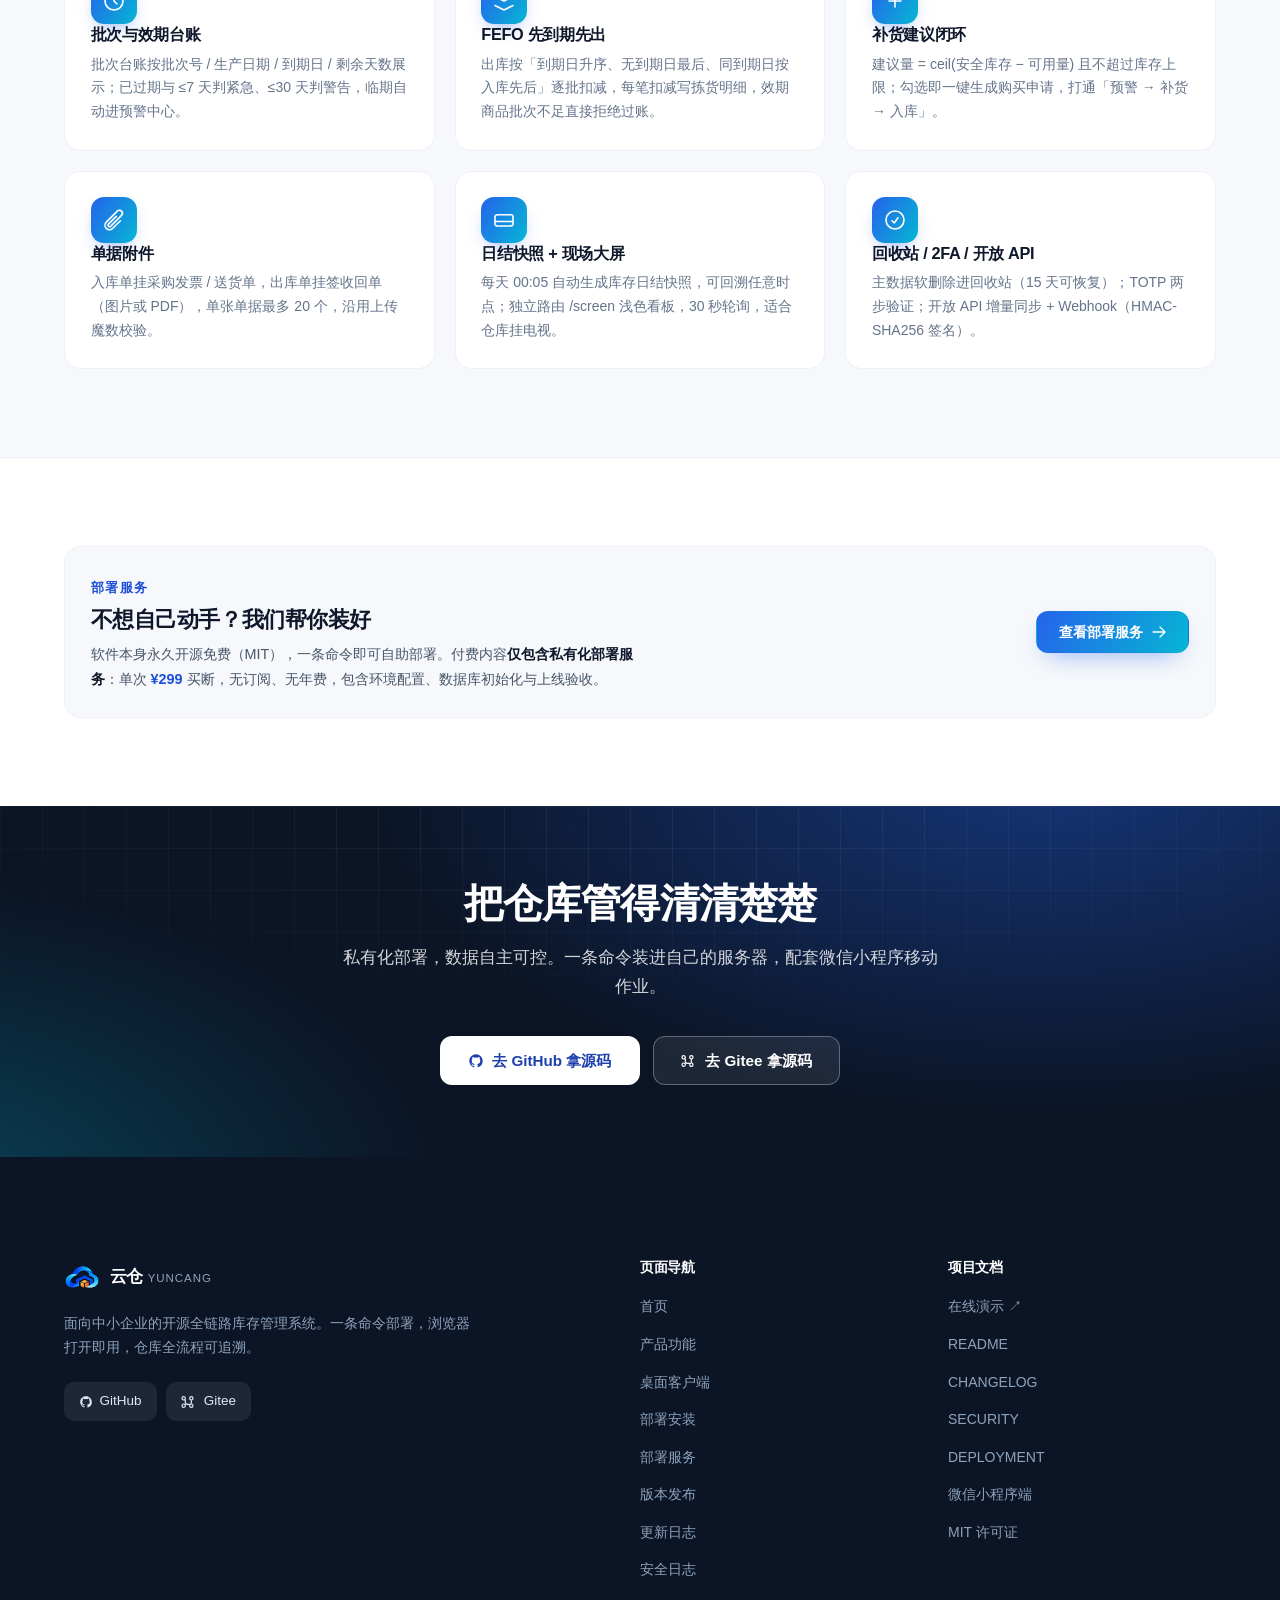
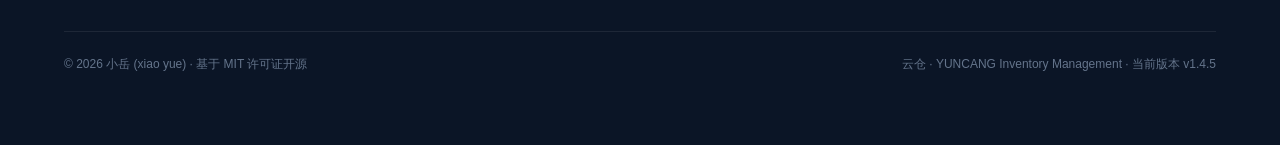
==== commit 6ca034c8: "1" ====
--- a/index.html
+++ b/index.html
@@ -18,7 +18,8 @@
   <meta property="og:description" content="面向中小企业的开源全链路库存管理系统，8 大核心模块；一条命令装进干净的 Linux 服务器，浏览器打开即用。" />
   <meta property="og:url" content="https://yuejiaxinabc.github.io/cloudwarehouse-index/" />
 
-  <link rel="icon" type="image/svg+xml" href="assets/logo.svg" />
+  <link rel="icon" type="image/png" href="assets/favicon.png" />
+  <link rel="apple-touch-icon" href="assets/apple-touch-icon.png" />
   <link rel="stylesheet" href="assets/css/style.css" />
   <link rel="stylesheet" href="assets/css/code-block.css" />
   <link rel="stylesheet" href="assets/css/home.css" />
@@ -30,7 +31,7 @@
   <header id="siteHeader" class="site-header header-dark">
     <div class="container header-inner">
       <a class="brand" href="index.html" aria-label="云仓首页">
-        <img class="brand-logo" src="assets/logo.svg" alt="云仓 Logo" width="36" height="36">
+        <img class="brand-logo" src="assets/logo.png" alt="云仓 Logo" width="36" height="36">
         <span class="brand-name">云仓 <span class="brand-sub">YUNCANG</span></span>
       </a>
 
@@ -535,7 +536,7 @@
       <div class="footer-grid">
         <div class="footer-brand">
           <a class="brand" href="index.html" aria-label="云仓首页">
-            <img class="brand-logo" src="assets/logo.svg" alt="云仓 Logo" width="36" height="36">
+            <img class="brand-logo" src="assets/logo.png" alt="云仓 Logo" width="36" height="36">
             <span class="brand-name">云仓 <span class="brand-sub">YUNCANG</span></span>
           </a>
           <p>面向中小企业的开源全链路库存管理系统。一条命令部署，浏览器打开即用，仓库全流程可追溯。</p>
